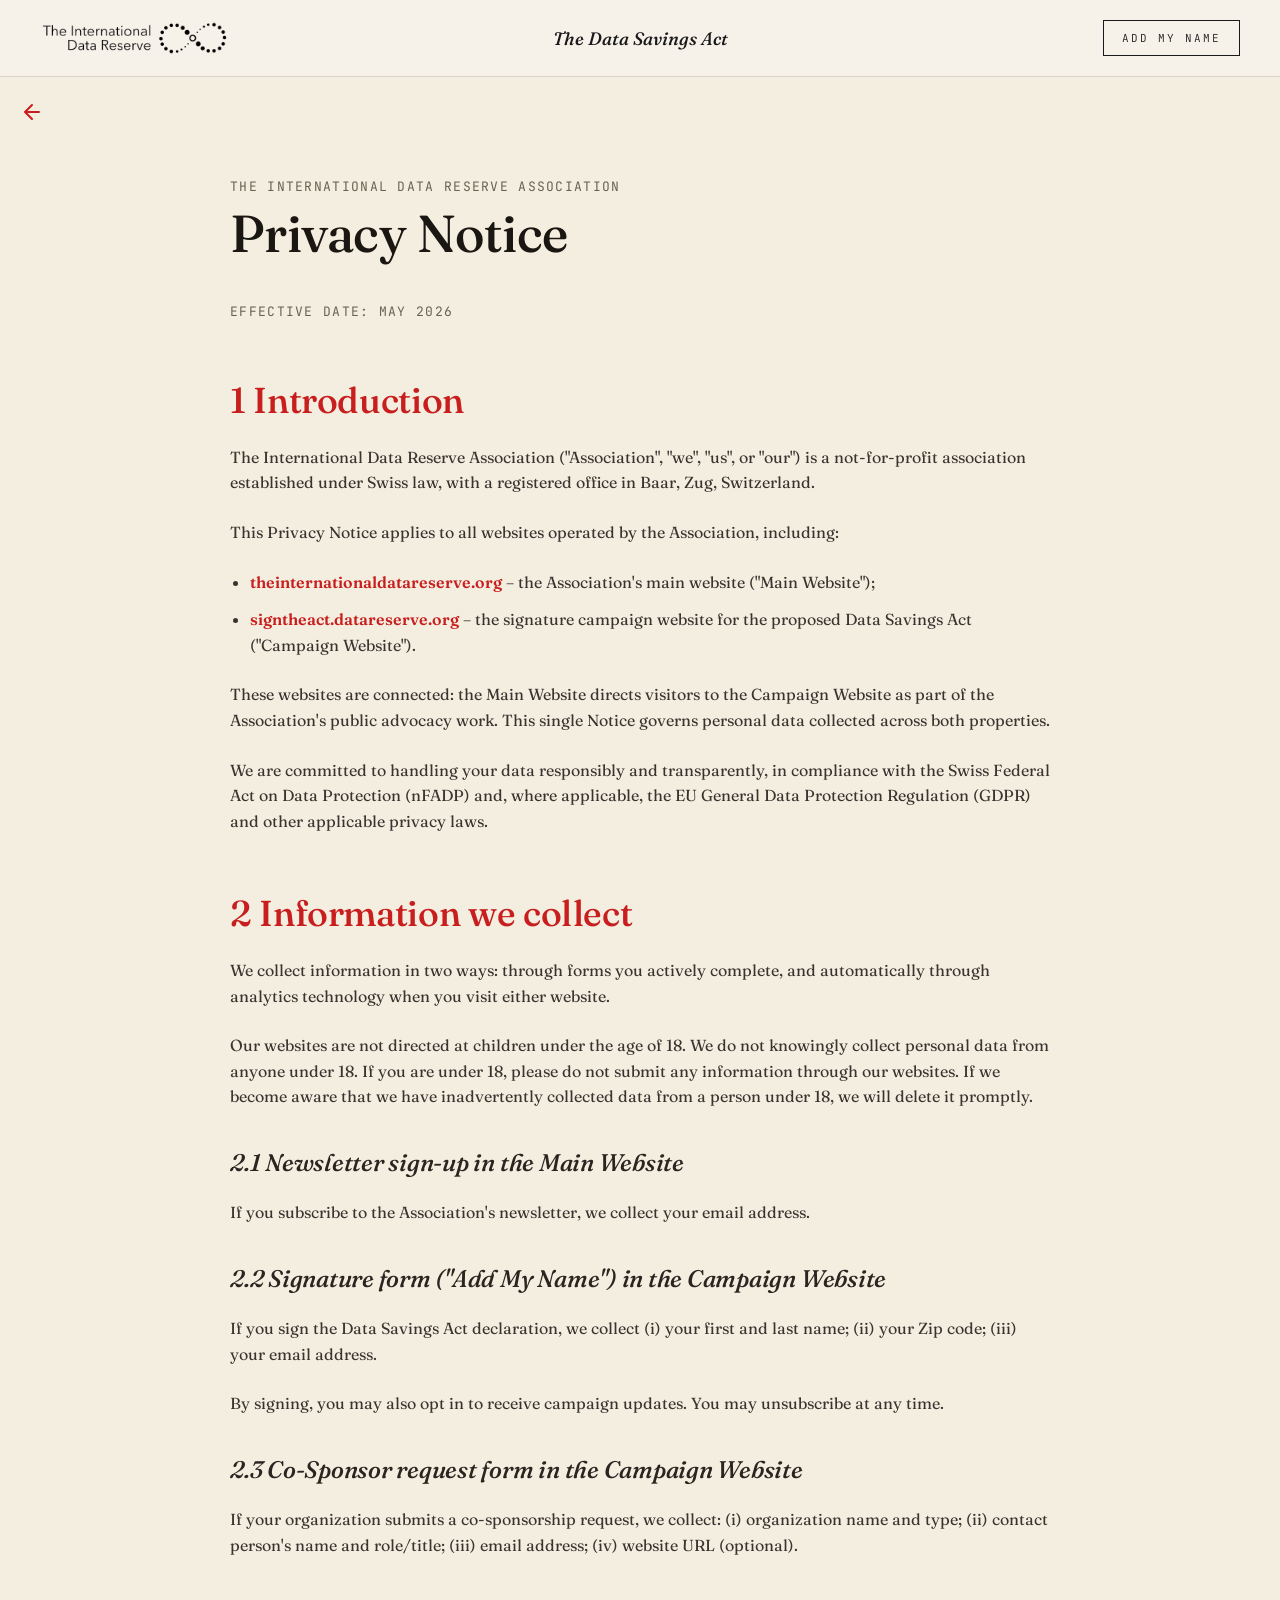
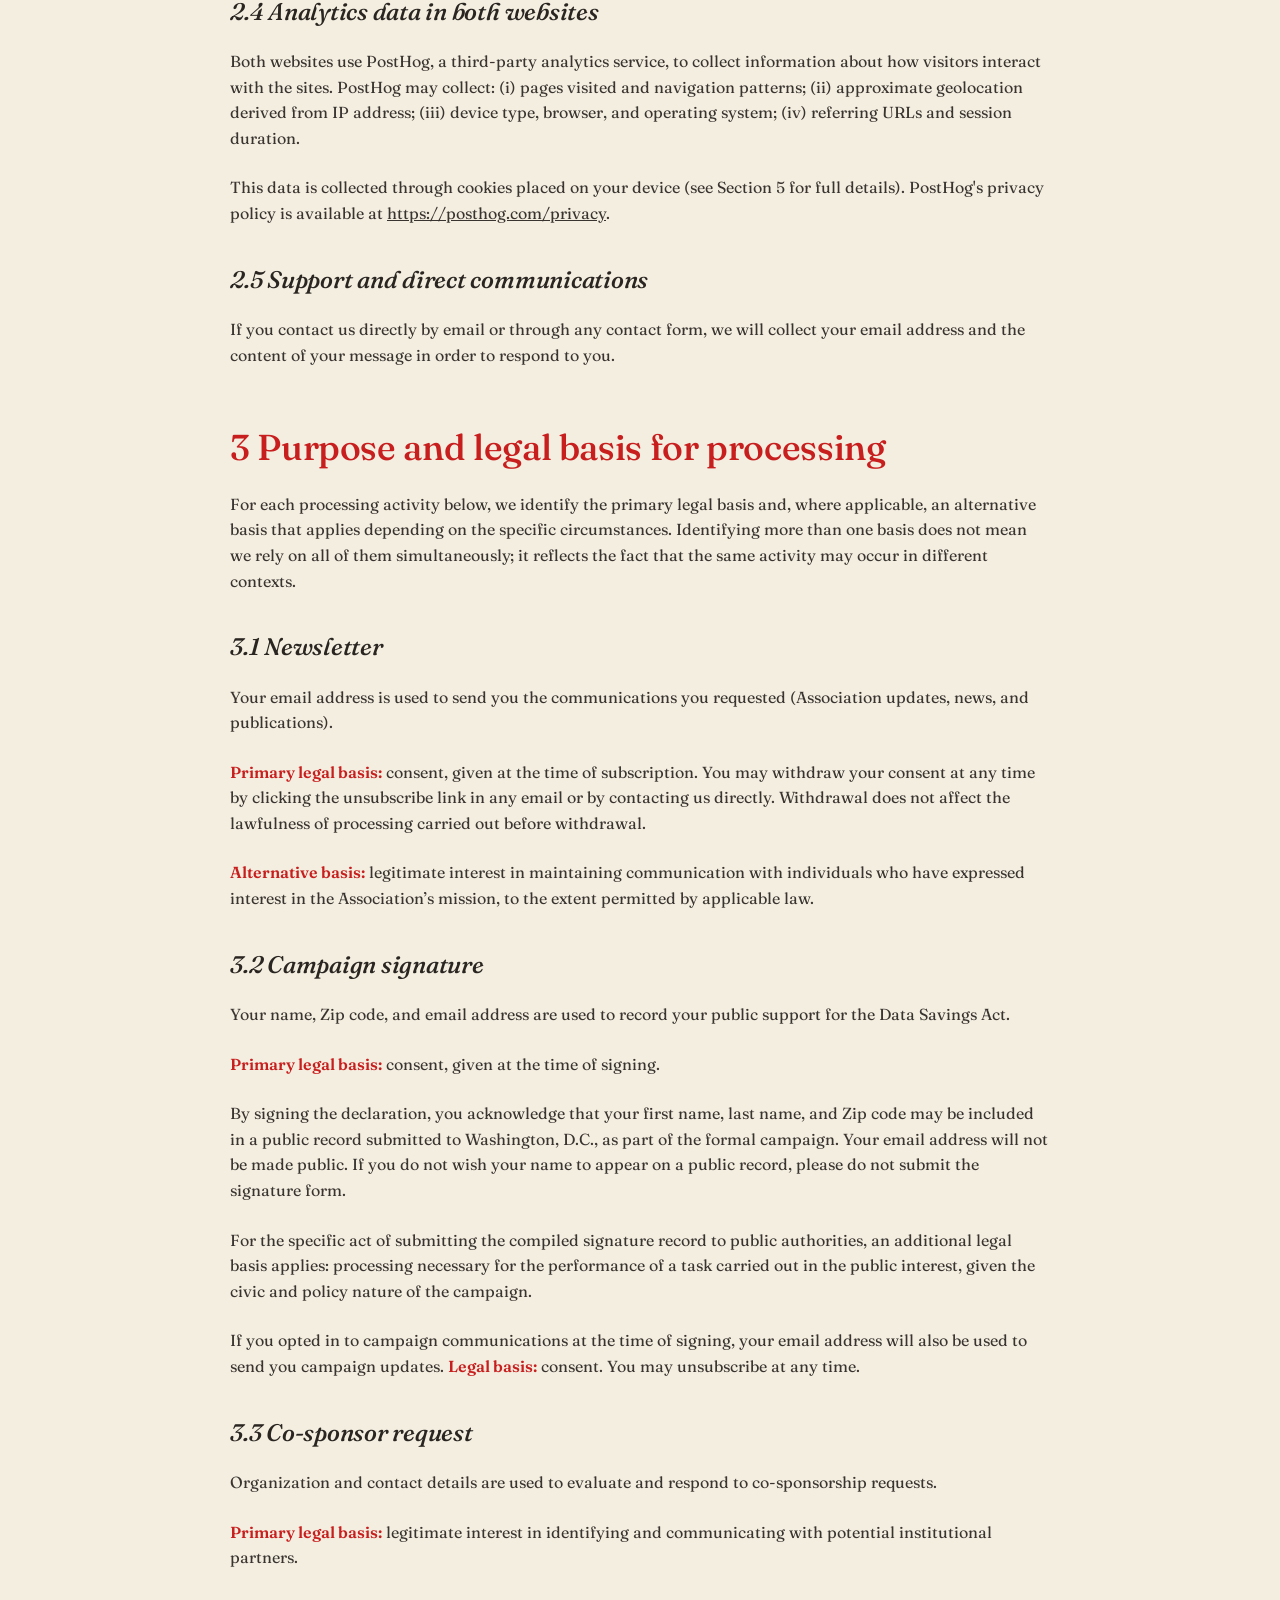
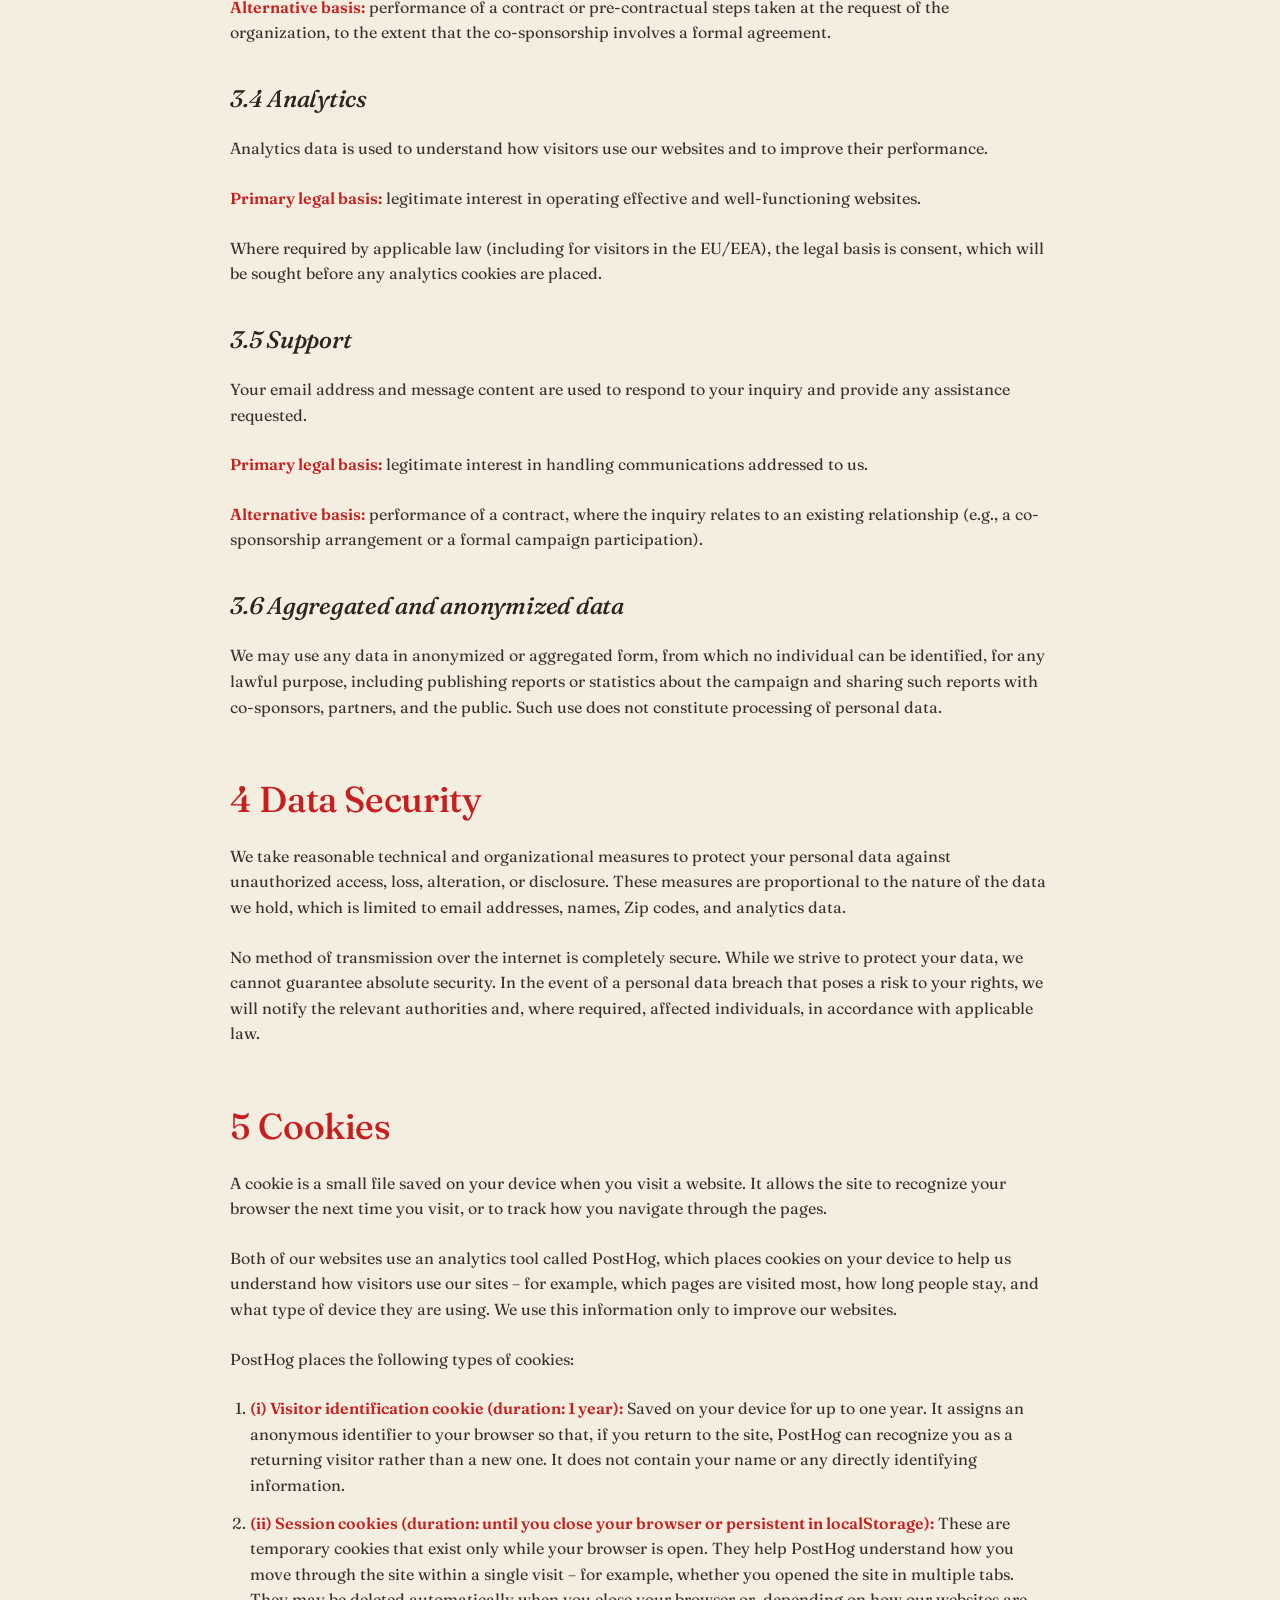
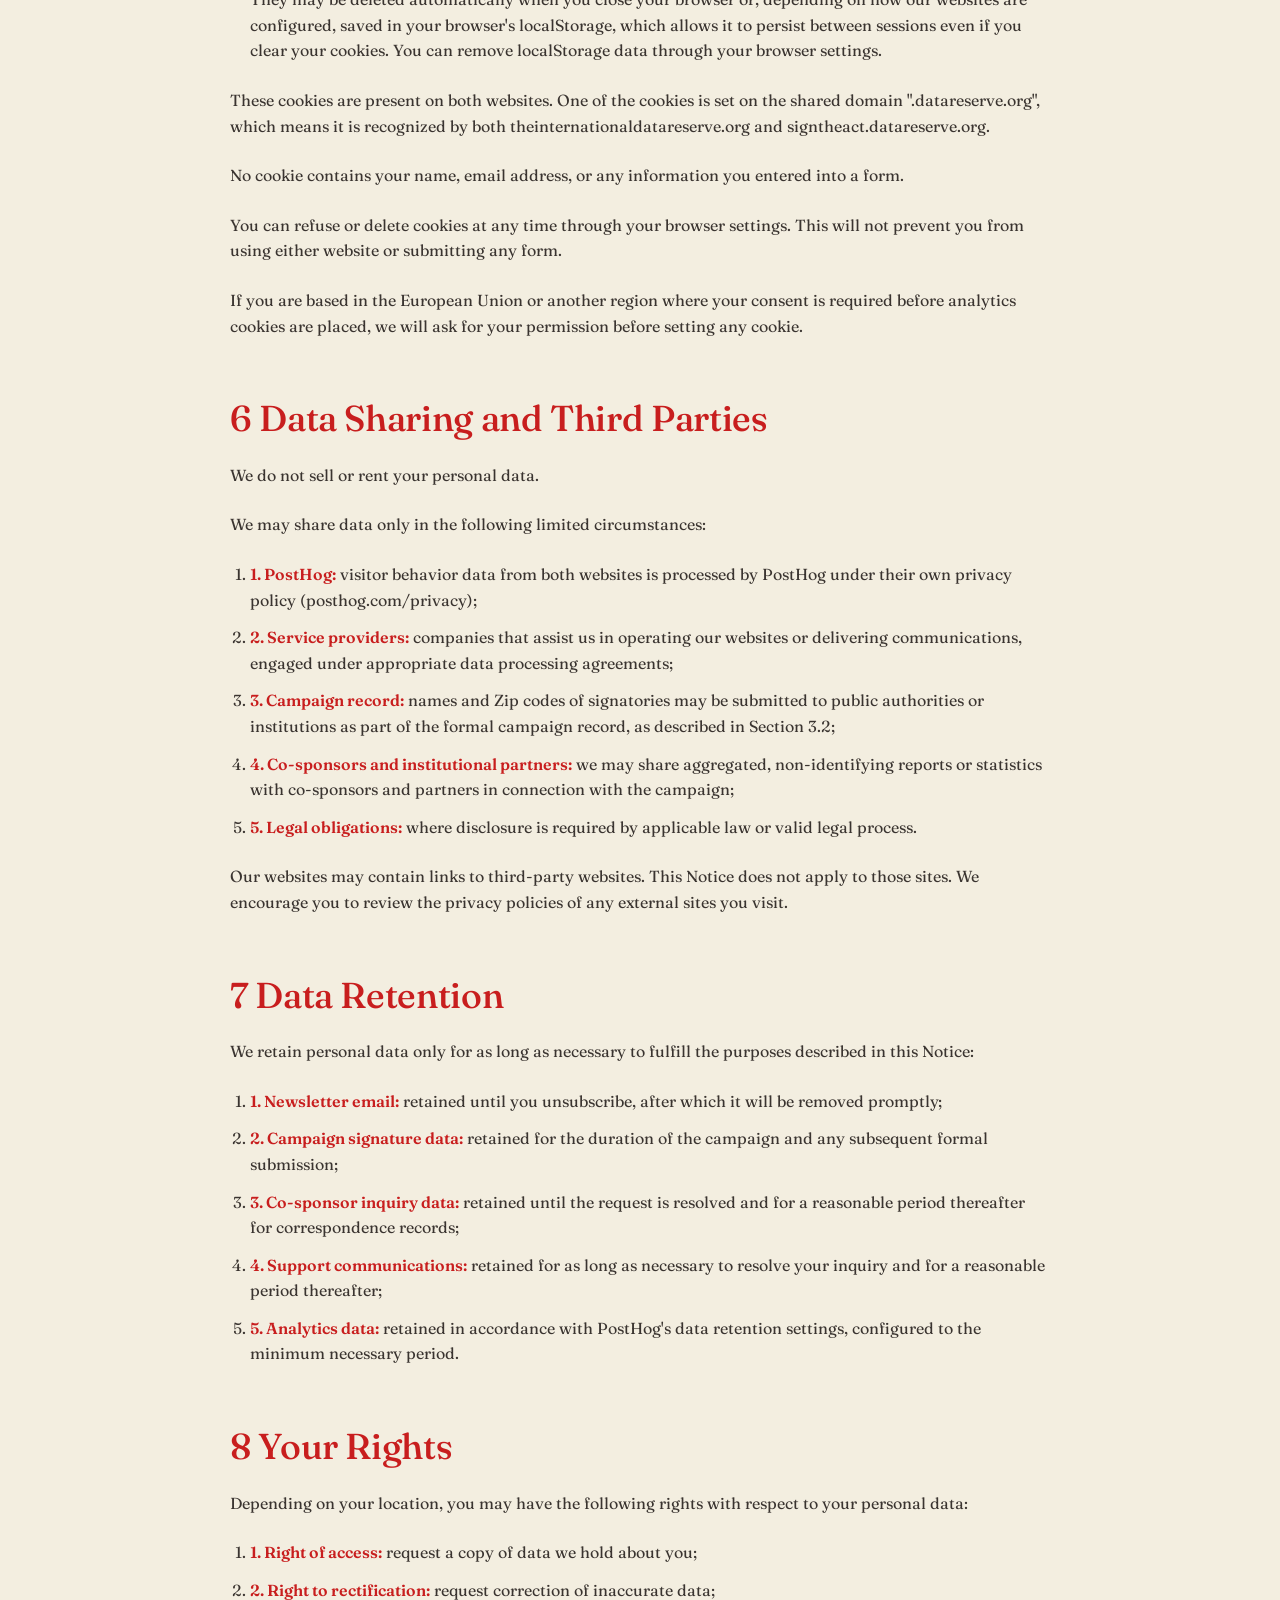
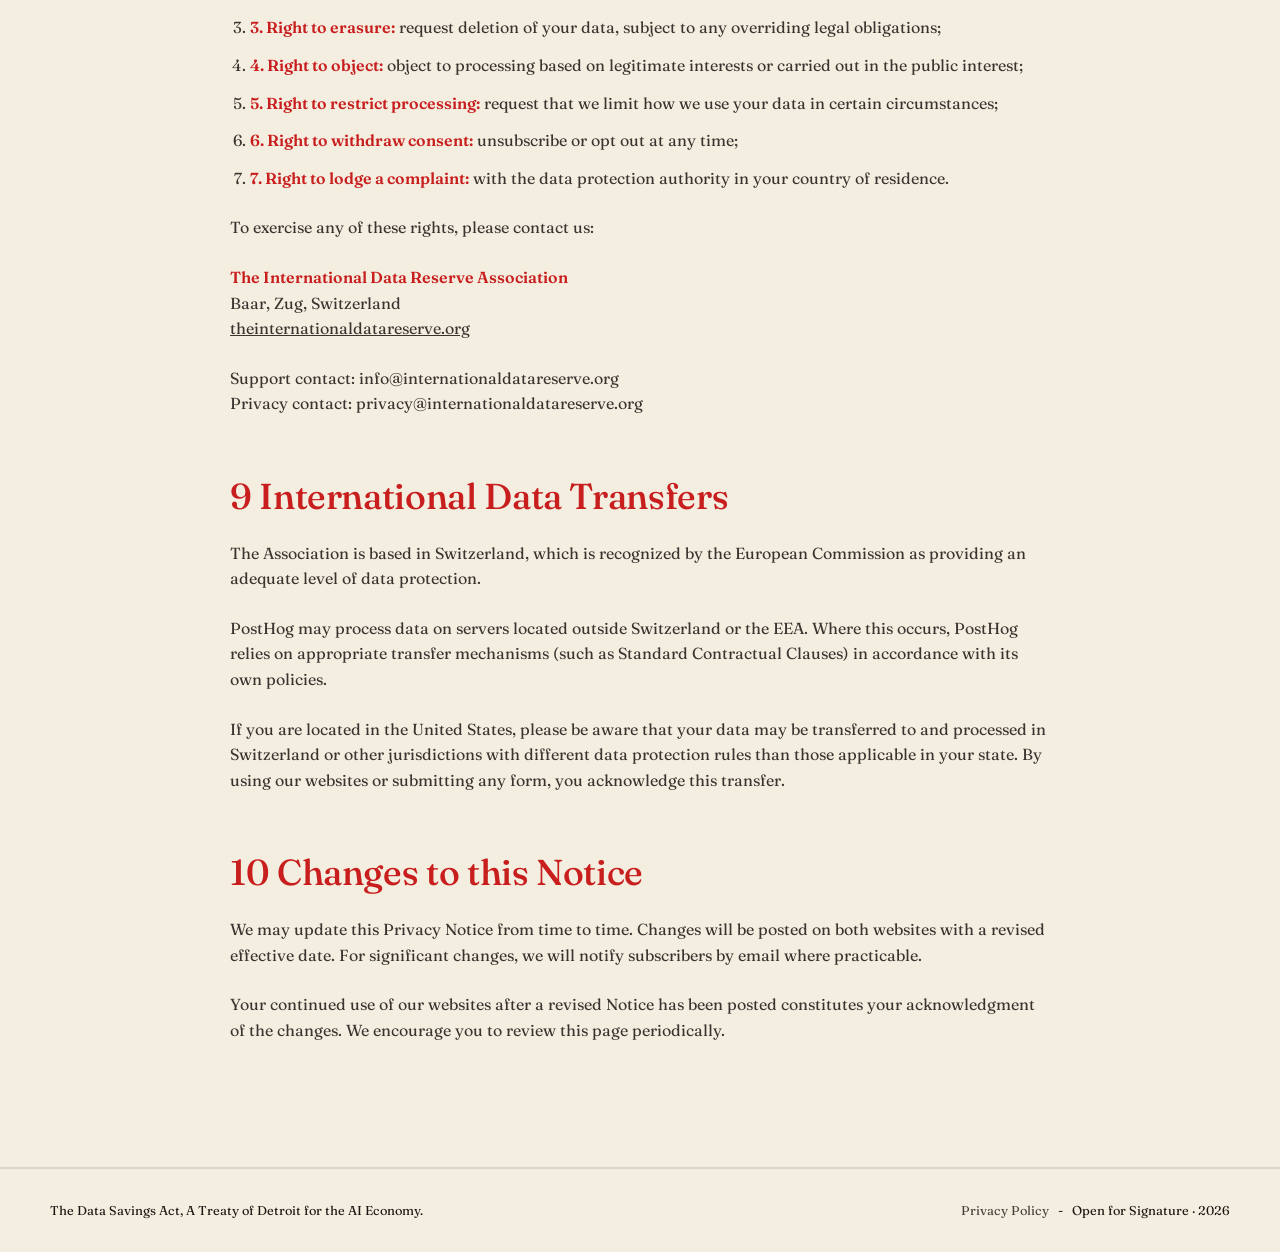
==== privacy-policy.html @ 31dc99e3 "chore: move privacy-policy to root and remove Referencia folder" ====
<!DOCTYPE html>
<html lang="en">
<head>
<meta charset="UTF-8">
<meta name="viewport" content="width=device-width, initial-scale=1.0">
<title>Privacy Notice - The Data Savings Act</title>

<!-- Cookie-Script -->
<script type="text/javascript" charset="UTF-8" src="https://cdn.cookie-script.com/s/b045dcd2c91062d4c66e180f88868025.js"></script>
<script type="text/javascript" charset="UTF-8"  data-cookiescriptreport="report" src="https://report.cookie-script.com/r/b045dcd2c91062d4c66e180f88868025.js"></script>
<script src="assets/js/cookie-customizer.js"></script>

<!-- Favicon and Icons -->
<link rel="icon" type="image/png" href="assets/icons/favicon-light.png?v=4" media="(prefers-color-scheme: light)">
<link rel="icon" type="image/png" href="assets/icons/favicon-dark.png?v=4" media="(prefers-color-scheme: dark)">
<link rel="apple-touch-icon" href="assets/icons/favicon-dark.png?v=4">
<link rel="manifest" href="assets/icons/site.webmanifest?v=4">
<meta property="og:title" content="The Data Savings Act">
<meta id="og-desc" property="og:description" content="Machines Don't Die. Own Your Data. Save Your Future.">
<meta property="og:type" content="website">
<meta id="og-url" property="og:url" content="https://signtheact.datareserve.org/privacy-policy.html">
<meta id="og-image" property="og:image" content="https://signtheact.datareserve.org/assets/img/share-option-1.jpg">
  
<meta name="twitter:card" content="summary_large_image">
<meta name="twitter:title" content="The Data Savings Act">
<meta id="twitter-desc" name="twitter:description" content="Machines Don't Die. Own Your Data. Save Your Future.">
<meta id="twitter-image" name="twitter:image" content="https://signtheact.datareserve.org/assets/img/share-option-1.jpg">

<link href="https://fonts.googleapis.com/css2?family=Fraunces:ital,opsz,wght@0,9..144,100..900;1,9..144,100..900&family=Inter:ital,opsz,wght@0,14..32,100..900;1,14..32,100..900&family=JetBrains+Mono:wght@400;500&display=swap" rel="stylesheet">
<style>
:root {
  --cream: #f3eee0;
  --cream-dark: #ebe5d3;
  --cream-darker: #ddd5bf;
  --ink: #1a1612;
  --ink-soft: #2a2520;
  --rust: #c81e1e;
  --rust-soft: #e54848;
  --line: #d4ccb5;
  --muted: #6b6253;
  --black: #14110d;
}

* { margin: 0; padding: 0; box-sizing: border-box; }
html, body { overflow-x: hidden; max-width: 100%; }
html { scroll-behavior: smooth; }

body {
  font-family: 'Inter', sans-serif;
  background: var(--cream);
  color: var(--ink);
  font-size: 16px;
  line-height: 1.5;
  font-weight: 400;
}

p, li, dd, .lead {
  font-family: 'Fraunces', serif;
  font-size: 16px;
  font-weight: 400;
  line-height: 1.6;
  margin-bottom: 24px;
  color: #3a3430;
}

ul, ol {
  margin-bottom: 24px;
  padding-left: 20px;
}

li {
  font-family: 'Fraunces', serif;
  font-size: 16px;
  margin-bottom: 12px;
}

h1, h2, h3 {
  font-family: 'Fraunces', serif;
  font-weight: 500;
  letter-spacing: -0.01em;
  line-height: 1.1;
  text-wrap: balance;
  margin-bottom: 24px;
}

h1 { font-size: 52px; margin-bottom: 40px; }
h2 { font-size: 36px; margin-top: 60px; color: var(--rust); }
h3 { font-size: 24px; margin-top: 40px; font-style: italic; color: var(--ink-soft); }

.serif-italic { font-family: 'Fraunces', serif; font-style: italic; font-weight: 500; }
.rust { color: var(--rust); }
b, strong { color: var(--rust); font-weight: 600; }

.mono {
  font-family: 'JetBrains Mono', monospace;
  font-size: 13px;
  text-transform: uppercase;
  letter-spacing: 0.1em;
  color: var(--muted);
}

/* TOPBAR */
.act-topbar {
  display: flex;
  justify-content: space-between;
  align-items: center;
  padding: 18px 40px;
  border-bottom: 1px solid #d9d3c5;
  background: #f6f2ea;
  position: relative;
}
.act-logo { display: flex; align-items: center; gap: 12px; }
.act-logo-mark { display: block; }
.act-logo-mark img { height: 40px; width: auto; display: block; }

.act-topbar-title {
  position: absolute;
  left: 50%;
  transform: translateX(-50%);
  font-family: 'Fraunces', serif;
  font-style: italic;
  font-weight: 500;
  font-size: 18px;
  color: #1a1a1a;
  letter-spacing: 0;
  white-space: nowrap;
  pointer-events: auto;
  text-decoration: none;
}
.act-topbar-title:hover { opacity: 0.7; }

.act-sign-top {
  background: transparent;
  color: #1a1a1a;
  border: 1px solid #1a1a1a;
  padding: 10px 18px;
  font-family: "JetBrains Mono", monospace;
  font-size: 11px;
  font-weight: 300;
  letter-spacing: 0.18em;
  text-transform: uppercase;
  cursor: pointer;
  transition: all 0.2s;
}
.act-sign-top:hover { background: #1a1a1a; color: #f6f2ea; }

@media (max-width: 850px) {
  .act-topbar { padding: 14px 20px; }
  .act-topbar-title { display: none; }
  .act-logo-mark img { height: 30px; }
  .act-sign-top { padding: 8px 12px; font-size: 9px; letter-spacing: 0.1em; }
}

/* NAVIGATION ARROWS */
.hero-back-link {
  position: absolute;
  left: 40px;
  top: 80px;
  color: var(--rust);
  text-decoration: none;
  display: inline-flex;
  align-items: center;
  justify-content: center;
  transition: transform 0.25s ease, color 0.25s ease;
  z-index: 100;
}
.hero-back-link:hover {
  transform: translateX(-4px);
  color: var(--rust-soft);
}

@media (min-width: 1025px) {
  .hero-back-link {
    position: fixed;
    top: 100px;
  }
}

@media (max-width: 1340px) {
  .hero-back-link {
    left: 20px;
  }
}
@media (max-width: 768px) {
  .hero-back-link {
    top: 20px;
    z-index: 10;
  }
}



.back-to-top {
  position: fixed;
  bottom: 40px;
  right: 40px;
  background: transparent;
  color: var(--rust);
  width: 44px;
  height: 44px;
  border: none;
  display: flex;
  align-items: center;
  justify-content: center;
  cursor: pointer;
  z-index: 1000;
  opacity: 0;
  visibility: hidden;
  transition: all 0.3s ease;
}
.back-to-top.visible { opacity: 1; visibility: visible; }
.back-to-top:hover { color: var(--rust-soft); transform: translateY(-4px); }

@media (max-width: 768px) { 
  .back-to-top { bottom: 24px; right: 24px; }
}

/* CONTAINER & SECTIONS */
.container { 
  max-width: 1280px; 
  margin: 0 auto;
  padding: 0 60px; 
}
section { padding: 100px 0; position: relative; }

@media (max-width: 768px) {
  .container { padding: 0 20px; }
  section { padding: 64px 0; }
  h1 { font-size: 36px; }
  h2 { font-size: 28px; }
  p, li { font-size: 16px; }
}

.reveal {
  opacity: 1;
}
.reveal.in { opacity: 1; transform: translateY(0); }

/* THE CASE SECTION (PREAMBLE) */
.act-case {
  background: #efe9dd;
  padding: 100px 60px;
  border-bottom: 1px solid #d9d3c5;
}
.act-case-inner {
  max-width: 780px;
  margin: 0 auto;
}
.act-section-label {
  font-family: 'JetBrains Mono', monospace;
  font-size: 10px;
  letter-spacing: 0.22em;
  text-transform: uppercase;
  color: #8e7a4c;
  margin-bottom: 12px;
  display: block;
}
.act-section-h {
  font-family: 'Fraunces', serif;
  font-weight: 400;
  font-size: 42px;
  line-height: 1.08;
  letter-spacing: -0.02em;
  color: #1a1a1a;
  margin-bottom: 32px;
}
.act-section-h em { font-style: italic; color: #b8231c; }
.act-case p {
  font-family: 'Fraunces', serif;
  font-size: 19px;
  line-height: 1.65;
  color: #2a2420;
  margin-bottom: 18px;
}

/* POLICY CONTENT AREA */
.policy-content {
  max-width: 820px;
  margin: 0 auto;
}

/* ===================== FOOTER ===================== */
footer {
  padding: 32px 0;
  background: var(--cream);
  border-top: 2px solid rgba(0,0,0,0.1);
  color: var(--ink);
}

footer .container {
  display: flex;
  justify-content: space-between;
  align-items: center;
  max-width: 100%;
  margin: 0;
  padding: 0 50px;
}

footer .container > div,
footer .left {
  font-family: 'Fraunces', serif;
  font-size: 0.80rem;
  line-height: 1.5;
  color: var(--ink);
}

footer .container > div:last-child {
  white-space: nowrap;
  flex-shrink: 0;
}

@media (max-width: 520px) {
  footer .container {
    flex-direction: column;
    gap: 15px;
    text-align: center;
    padding: 0 50px;
  }
}
</style>

<script>
    !function(t,e){var o,n,p,r;e.__SV||(window.posthog && window.posthog.__loaded)||(window.posthog=e,e._i=[],e.init=function(i,s,a){function g(t,e){var o=e.split(".");2==o.length&&(t=t[o[0]],e=o[1]),t[e]=function(){t.push([e].concat(Array.prototype.slice.call(arguments,0)))}}(p=t.createElement("script")).type="text/javascript",p.crossOrigin="anonymous",p.async=!0,p.src=s.api_host.replace(".i.posthog.com","-assets.i.posthog.com")+"/static/array.js",(r=t.getElementsByTagName("script")[0]).parentNode.insertBefore(p,r);var u=e;for(void 0!==a?u=e[a]=[]:a="posthog",u.people=u.people||[],u.toString=function(t){var e="posthog";return"posthog"!==a&&(e+="."+a),t||(e+=" (stub)"),e},u.people.toString=function(){return u.toString(1)+".people (stub)"},o="init hi Sr Er ui yr wr capture Ti calculateEventProperties Pr register register_once register_for_session unregister unregister_for_session Cr getFeatureFlag getFeatureFlagPayload isFeatureEnabled reloadFeatureFlags updateEarlyAccessFeatureEnrollment getEarlyAccessFeatures on onFeatureFlags onSurveysLoaded onSessionId getSurveys getActiveMatchingSurveys renderSurvey displaySurvey canRenderSurvey canRenderSurveyAsync identify setPersonProperties group resetGroups setPersonPropertiesForFlags resetPersonPropertiesForFlags setGroupPropertiesForFlags resetGroupPropertiesForFlags reset get_distinct_id getGroups get_session_id get_session_replay_url alias set_config startSessionRecording stopSessionRecording sessionRecordingStarted captureException loadToolbar get_property getSessionProperty Rr kr createPersonProfile Tr Or opt_in_capturing opt_out_capturing has_opted_in_capturing has_opted_out_capturing get_explicit_consent_status is_capturing clear_opt_in_out_capturing $r debug L Ir getPageViewId captureTraceFeedback captureTraceMetric".split(" "),n=0;n<o.length;n++)g(u,o[n]);e._i.push([i,s,a])},e.__SV=1)}(document,window.posthog||[]);
    posthog.init('phc_z4E1BxQ6LzxNIQmBdZjzUSLFQXd50prpU2Ln9KJRdy2', {
        api_host: 'https://ph.drumwave.com.br',
        ui_host: 'https://us.i.posthog.com',
        defaults: '2025-05-24',
        person_profiles: 'always',
    })
</script>
</head>
<body>

<div class="act-topbar">
  <div class="act-logo">
    <a href="index.html" class="act-logo-mark">
      <img src="assets/img/logo-idr.png" alt="International Data Reserve">
    </a>
  </div>
  <a href="index.html" class="act-topbar-title">The Data Savings Act</a>
  <button class="act-sign-top" onclick="openSignModal()">Add My Name</button>
</div>




<!-- FORMAL PRIVACY NOTICE SECTION -->
<section id="policy">
  <a href="index.html" class="hero-back-link" aria-label="Return to Data Savings Act">
    <svg viewBox="0 0 24 24" fill="none" stroke="currentColor" stroke-width="2" width="24" height="24">
      <path d="M19 12H5M12 19l-7-7 7-7" stroke-linecap="round" stroke-linejoin="round"/>
    </svg>
  </a>
  <div class="container">
    <div class="policy-content">
      <div class="mono" style="margin-bottom: 8px;">The International Data Reserve Association</div>
      <h1>Privacy Notice</h1>
      <div class="mono" style="margin-bottom: 60px;">Effective Date: May 2026</div>

      <h2>1 Introduction</h2>
      <p>The International Data Reserve Association ("Association", "we", "us", or "our") is a not-for-profit association established under Swiss law, with a registered office in Baar, Zug, Switzerland.</p>
      <p>This Privacy Notice applies to all websites operated by the Association, including:</p>
      <ul>
        <li><strong>theinternationaldatareserve.org</strong> – the Association's main website ("Main Website");</li>
        <li><strong>signtheact.datareserve.org</strong> – the signature campaign website for the proposed Data Savings Act ("Campaign Website").</li>
      </ul>
      <p>These websites are connected: the Main Website directs visitors to the Campaign Website as part of the Association's public advocacy work. This single Notice governs personal data collected across both properties.</p>
      <p>We are committed to handling your data responsibly and transparently, in compliance with the Swiss Federal Act on Data Protection (nFADP) and, where applicable, the EU General Data Protection Regulation (GDPR) and other applicable privacy laws.</p>

      <h2>2 Information we collect</h2>
      <p>We collect information in two ways: through forms you actively complete, and automatically through analytics technology when you visit either website.</p>
      <p>Our websites are not directed at children under the age of 18. We do not knowingly collect personal data from anyone under 18. If you are under 18, please do not submit any information through our websites. If we become aware that we have inadvertently collected data from a person under 18, we will delete it promptly.</p>

      <h3>2.1 Newsletter sign-up in the Main Website</h3>
      <p>If you subscribe to the Association's newsletter, we collect your email address.</p>

      <h3>2.2 Signature form ("Add My Name") in the Campaign Website</h3>
      <p>If you sign the Data Savings Act declaration, we collect (i) your first and last name; (ii) your Zip code; (iii) your email address.</p>
      <p>By signing, you may also opt in to receive campaign updates. You may unsubscribe at any time.</p>

      <h3>2.3 Co-Sponsor request form in the Campaign Website</h3>
      <p>If your organization submits a co-sponsorship request, we collect: (i) organization name and type; (ii) contact person's name and role/title; (iii) email address; (iv) website URL (optional).</p>

      <h3>2.4 Analytics data in both websites</h3>
      <p>Both websites use PostHog, a third-party analytics service, to collect information about how visitors interact with the sites. PostHog may collect: (i) pages visited and navigation patterns; (ii) approximate geolocation derived from IP address; (iii) device type, browser, and operating system; (iv) referring URLs and session duration.</p>
      <p>This data is collected through cookies placed on your device (see Section 5 for full details). PostHog's privacy policy is available at <a href="https://posthog.com/privacy" target="_blank" style="color: inherit;">https://posthog.com/privacy</a>.</p>

      <h3>2.5 Support and direct communications</h3>
      <p>If you contact us directly by email or through any contact form, we will collect your email address and the content of your message in order to respond to you.</p>

      <h2>3 Purpose and legal basis for processing</h2>
      <p>For each processing activity below, we identify the primary legal basis and, where applicable, an alternative basis that applies depending on the specific circumstances. Identifying more than one basis does not mean we rely on all of them simultaneously; it reflects the fact that the same activity may occur in different contexts.</p>

      <h3>3.1 Newsletter</h3>
      <p>Your email address is used to send you the communications you requested (Association updates, news, and publications).</p>
      <p><strong>Primary legal basis:</strong> consent, given at the time of subscription. You may withdraw your consent at any time by clicking the unsubscribe link in any email or by contacting us directly. Withdrawal does not affect the lawfulness of processing carried out before withdrawal.</p>
      <p><strong>Alternative basis:</strong> legitimate interest in maintaining communication with individuals who have expressed interest in the Association’s mission, to the extent permitted by applicable law.</p>

      <h3>3.2 Campaign signature</h3>
      <p>Your name, Zip code, and email address are used to record your public support for the Data Savings Act.</p>
      <p><strong>Primary legal basis:</strong> consent, given at the time of signing.</p>
      <p>By signing the declaration, you acknowledge that your first name, last name, and Zip code may be included in a public record submitted to Washington, D.C., as part of the formal campaign. Your email address will not be made public. If you do not wish your name to appear on a public record, please do not submit the signature form.</p>
      <p>For the specific act of submitting the compiled signature record to public authorities, an additional legal basis applies: processing necessary for the performance of a task carried out in the public interest, given the civic and policy nature of the campaign.</p>
      <p>If you opted in to campaign communications at the time of signing, your email address will also be used to send you campaign updates. <strong>Legal basis:</strong> consent. You may unsubscribe at any time.</p>

      <h3>3.3 Co-sponsor request</h3>
      <p>Organization and contact details are used to evaluate and respond to co-sponsorship requests.</p>
      <p><strong>Primary legal basis:</strong> legitimate interest in identifying and communicating with potential institutional partners.</p>
      <p><strong>Alternative basis:</strong> performance of a contract or pre-contractual steps taken at the request of the organization, to the extent that the co-sponsorship involves a formal agreement.</p>

      <h3>3.4 Analytics</h3>
      <p>Analytics data is used to understand how visitors use our websites and to improve their performance.</p>
      <p><strong>Primary legal basis:</strong> legitimate interest in operating effective and well-functioning websites.</p>
      <p>Where required by applicable law (including for visitors in the EU/EEA), the legal basis is consent, which will be sought before any analytics cookies are placed.</p>

      <h3>3.5 Support</h3>
      <p>Your email address and message content are used to respond to your inquiry and provide any assistance requested.</p>
      <p><strong>Primary legal basis:</strong> legitimate interest in handling communications addressed to us.</p>
      <p><strong>Alternative basis:</strong> performance of a contract, where the inquiry relates to an existing relationship (e.g., a co-sponsorship arrangement or a formal campaign participation).</p>

      <h3>3.6 Aggregated and anonymized data</h3>
      <p>We may use any data in anonymized or aggregated form, from which no individual can be identified, for any lawful purpose, including publishing reports or statistics about the campaign and sharing such reports with co-sponsors, partners, and the public. Such use does not constitute processing of personal data.</p>

      <h2>4 Data Security</h2>
      <p>We take reasonable technical and organizational measures to protect your personal data against unauthorized access, loss, alteration, or disclosure. These measures are proportional to the nature of the data we hold, which is limited to email addresses, names, Zip codes, and analytics data.</p>
      <p>No method of transmission over the internet is completely secure. While we strive to protect your data, we cannot guarantee absolute security. In the event of a personal data breach that poses a risk to your rights, we will notify the relevant authorities and, where required, affected individuals, in accordance with applicable law.</p>

      <h2>5 Cookies</h2>
      <p>A cookie is a small file saved on your device when you visit a website. It allows the site to recognize your browser the next time you visit, or to track how you navigate through the pages.</p>
      <p>Both of our websites use an analytics tool called PostHog, which places cookies on your device to help us understand how visitors use our sites – for example, which pages are visited most, how long people stay, and what type of device they are using. We use this information only to improve our websites.</p>
      <p>PostHog places the following types of cookies:</p>
      <ol>
        <li><strong>(i) Visitor identification cookie (duration: 1 year):</strong> Saved on your device for up to one year. It assigns an anonymous identifier to your browser so that, if you return to the site, PostHog can recognize you as a returning visitor rather than a new one. It does not contain your name or any directly identifying information.</li>
        <li><strong>(ii) Session cookies (duration: until you close your browser or persistent in localStorage):</strong> These are temporary cookies that exist only while your browser is open. They help PostHog understand how you move through the site within a single visit – for example, whether you opened the site in multiple tabs. They may be deleted automatically when you close your browser or, depending on how our websites are configured, saved in your browser's localStorage, which allows it to persist between sessions even if you clear your cookies. You can remove localStorage data through your browser settings.</li>
      </ol>
      <p>These cookies are present on both websites. One of the cookies is set on the shared domain ".datareserve.org", which means it is recognized by both theinternationaldatareserve.org and signtheact.datareserve.org.</p>
      <p>No cookie contains your name, email address, or any information you entered into a form. </p>
      <p>You can refuse or delete cookies at any time through your browser settings. This will not prevent you from using either website or submitting any form.</p>
      <p>If you are based in the European Union or another region where your consent is required before analytics cookies are placed, we will ask for your permission before setting any cookie.</p>

      <h2>6 Data Sharing and Third Parties</h2>
      <p>We do not sell or rent your personal data.</p>
      <p>We may share data only in the following limited circumstances:</p>
      <ol>
        <li><strong>1. PostHog:</strong> visitor behavior data from both websites is processed by PostHog under their own privacy policy (posthog.com/privacy);</li>
        <li><strong>2. Service providers:</strong> companies that assist us in operating our websites or delivering communications, engaged under appropriate data processing agreements;</li>
        <li><strong>3. Campaign record:</strong> names and Zip codes of signatories may be submitted to public authorities or institutions as part of the formal campaign record, as described in Section 3.2;</li>
        <li><strong>4. Co-sponsors and institutional partners:</strong> we may share aggregated, non-identifying reports or statistics with co-sponsors and partners in connection with the campaign;</li>
        <li><strong>5. Legal obligations:</strong> where disclosure is required by applicable law or valid legal process.</li>
      </ol>
      <p>Our websites may contain links to third-party websites. This Notice does not apply to those sites. We encourage you to review the privacy policies of any external sites you visit.</p>

      <h2>7 Data Retention</h2>
      <p>We retain personal data only for as long as necessary to fulfill the purposes described in this Notice:</p>
      <ol>
        <li><strong>1. Newsletter email:</strong> retained until you unsubscribe, after which it will be removed promptly;</li>
        <li><strong>2. Campaign signature data:</strong> retained for the duration of the campaign and any subsequent formal submission;</li>
        <li><strong>3. Co-sponsor inquiry data:</strong> retained until the request is resolved and for a reasonable period thereafter for correspondence records;</li>
        <li><strong>4. Support communications:</strong> retained for as long as necessary to resolve your inquiry and for a reasonable period thereafter;</li>
        <li><strong>5. Analytics data:</strong> retained in accordance with PostHog's data retention settings, configured to the minimum necessary period.</li>
      </ol>

      <h2>8 Your Rights</h2>
      <p>Depending on your location, you may have the following rights with respect to your personal data:</p>
      <ol>
        <li><strong>1. Right of access:</strong> request a copy of data we hold about you;</li>
        <li><strong>2. Right to rectification:</strong> request correction of inaccurate data;</li>
        <li><strong>3. Right to erasure:</strong> request deletion of your data, subject to any overriding legal obligations;</li>
        <li><strong>4. Right to object:</strong> object to processing based on legitimate interests or carried out in the public interest;</li>
        <li><strong>5. Right to restrict processing:</strong> request that we limit how we use your data in certain circumstances;</li>
        <li><strong>6. Right to withdraw consent:</strong> unsubscribe or opt out at any time;</li>
        <li><strong>7. Right to lodge a complaint:</strong> with the data protection authority in your country of residence.</li>
      </ol>
      <p>To exercise any of these rights, please contact us:</p>
      <p><strong>The International Data Reserve Association</strong><br>
      Baar, Zug, Switzerland<br>
      <a href="http://theinternationaldatareserve.org" target="_blank" style="color: inherit;">theinternationaldatareserve.org</a></p>
      <p>Support contact: info@internationaldatareserve.org<br>
      Privacy contact: privacy@internationaldatareserve.org</p>

      <h2>9 International Data Transfers</h2>
      <p>The Association is based in Switzerland, which is recognized by the European Commission as providing an adequate level of data protection.</p>
      <p>PostHog may process data on servers located outside Switzerland or the EEA. Where this occurs, PostHog relies on appropriate transfer mechanisms (such as Standard Contractual Clauses) in accordance with its own policies.</p>
      <p>If you are located in the United States, please be aware that your data may be transferred to and processed in Switzerland or other jurisdictions with different data protection rules than those applicable in your state. By using our websites or submitting any form, you acknowledge this transfer.</p>

      <h2>10 Changes to this Notice</h2>
      <p>We may update this Privacy Notice from time to time. Changes will be posted on both websites with a revised effective date. For significant changes, we will notify subscribers by email where practicable.</p>
      <p>Your continued use of our websites after a revised Notice has been posted constitutes your acknowledgment of the changes. We encourage you to review this page periodically.</p>
    </div>
  </div>
</section>

<footer>
  <div class="container">
    <div class="left"><a href="index.html" style="text-decoration: none; color: inherit;">The Data Savings Act</a>, A Treaty of Detroit for the AI Economy.</div>
    <div style="font-family: 'Fraunces', serif; font-size: 0.8rem;">
      <a href="privacy-policy.html" style="text-decoration: none; color: inherit; opacity: 0.8;">Privacy Policy</a> &nbsp;&nbsp;-&nbsp;&nbsp; Open for Signature · 2026
    </div>
  </div>
</footer>

<button id="backToTop" class="back-to-top" aria-label="Back to top">
  <svg viewBox="0 0 24 24" fill="none" stroke="currentColor" stroke-width="2" width="24" height="24">
    <path d="M12 19V5M5 12l7-7 7 7" stroke-linecap="round" stroke-linejoin="round"/>
  </svg>
</button>

<script>
const revealEls = document.querySelectorAll('.reveal');
const revealObserver = new IntersectionObserver((entries) => {
  entries.forEach(entry => {
    if (entry.isIntersecting) {
      entry.target.classList.add('in');
      revealObserver.unobserve(entry.target);
    }
  });
}, { threshold: 0.1 });
revealEls.forEach(el => revealObserver.observe(el));

const backToTopBtn = document.getElementById('backToTop');
window.addEventListener('scroll', () => {
  if (window.scrollY > 300) { backToTopBtn.classList.add('visible'); }
  else { backToTopBtn.classList.remove('visible'); }
});
backToTopBtn.addEventListener('click', () => {
  window.scrollTo({ top: 0, behavior: 'smooth' });
});

function openSignModal() {
  window.location.href = 'index.html#declaration';
}
</script>

</body>
</html>
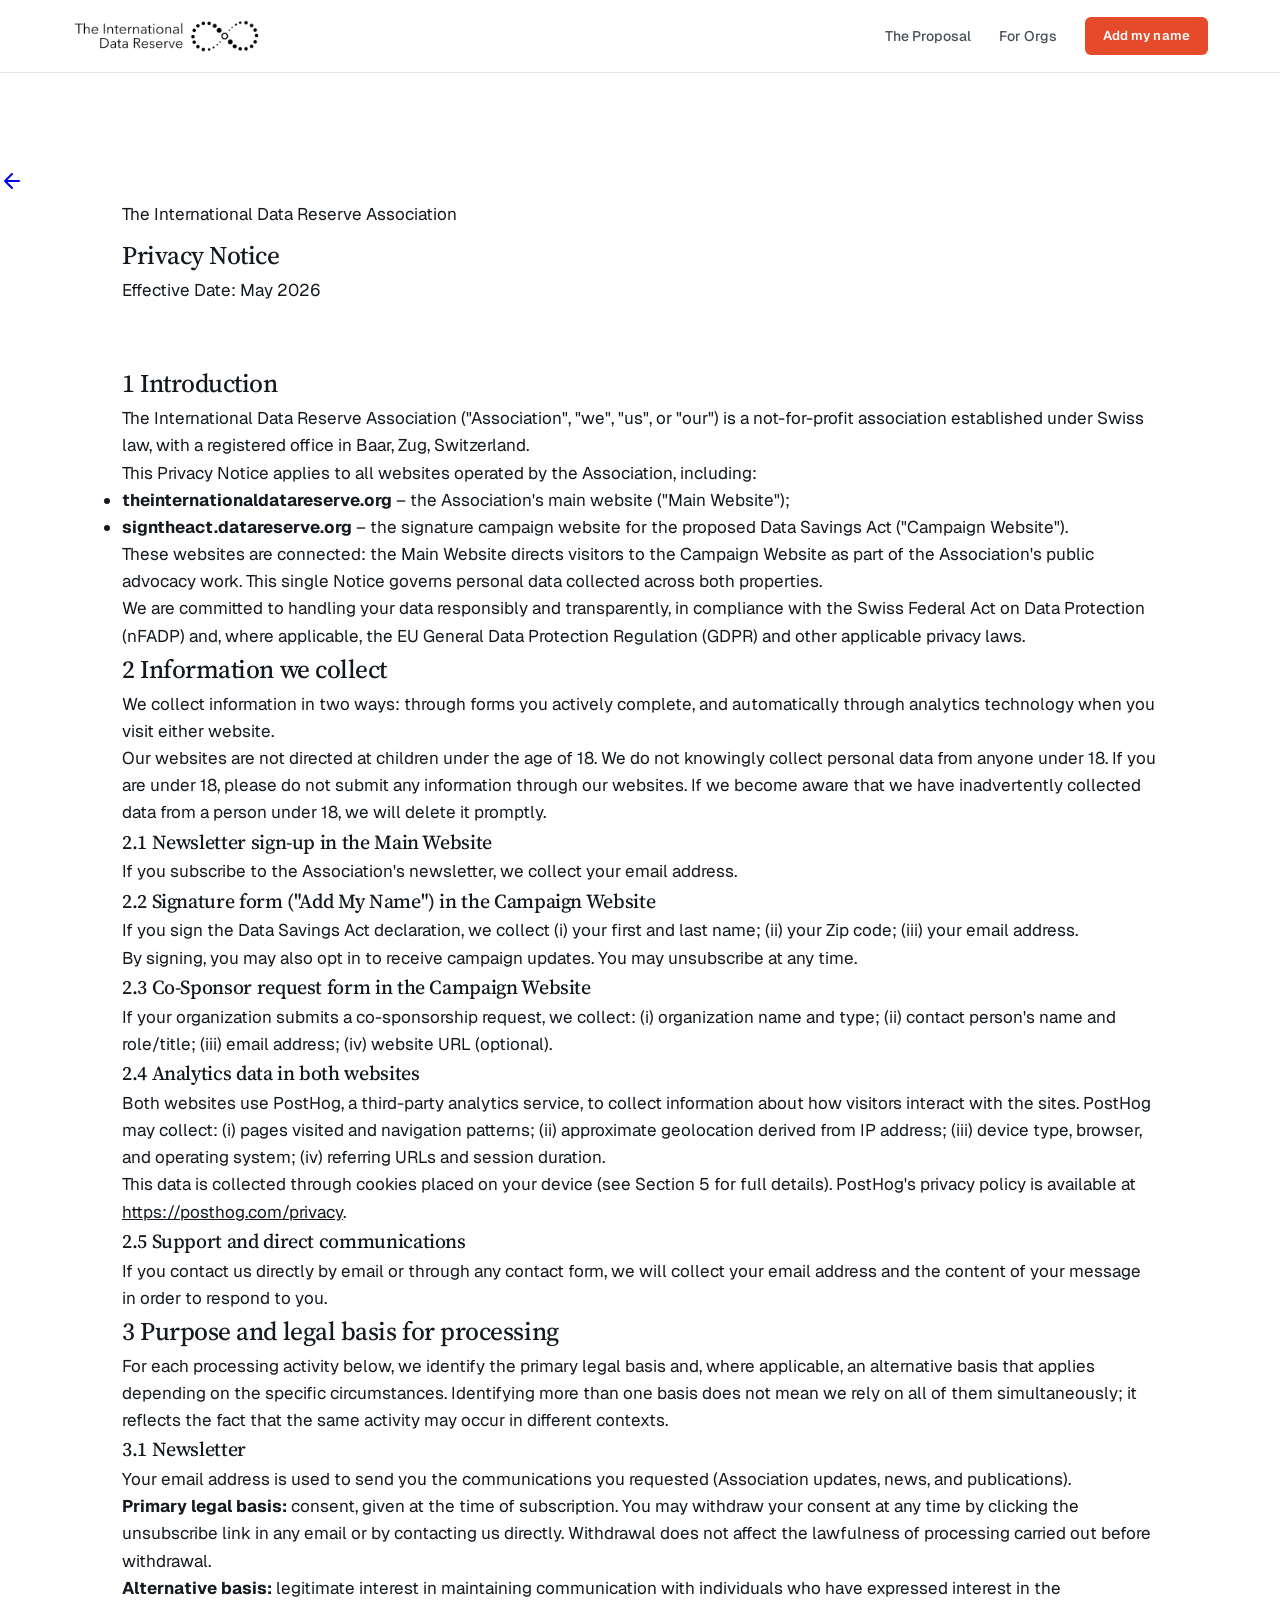
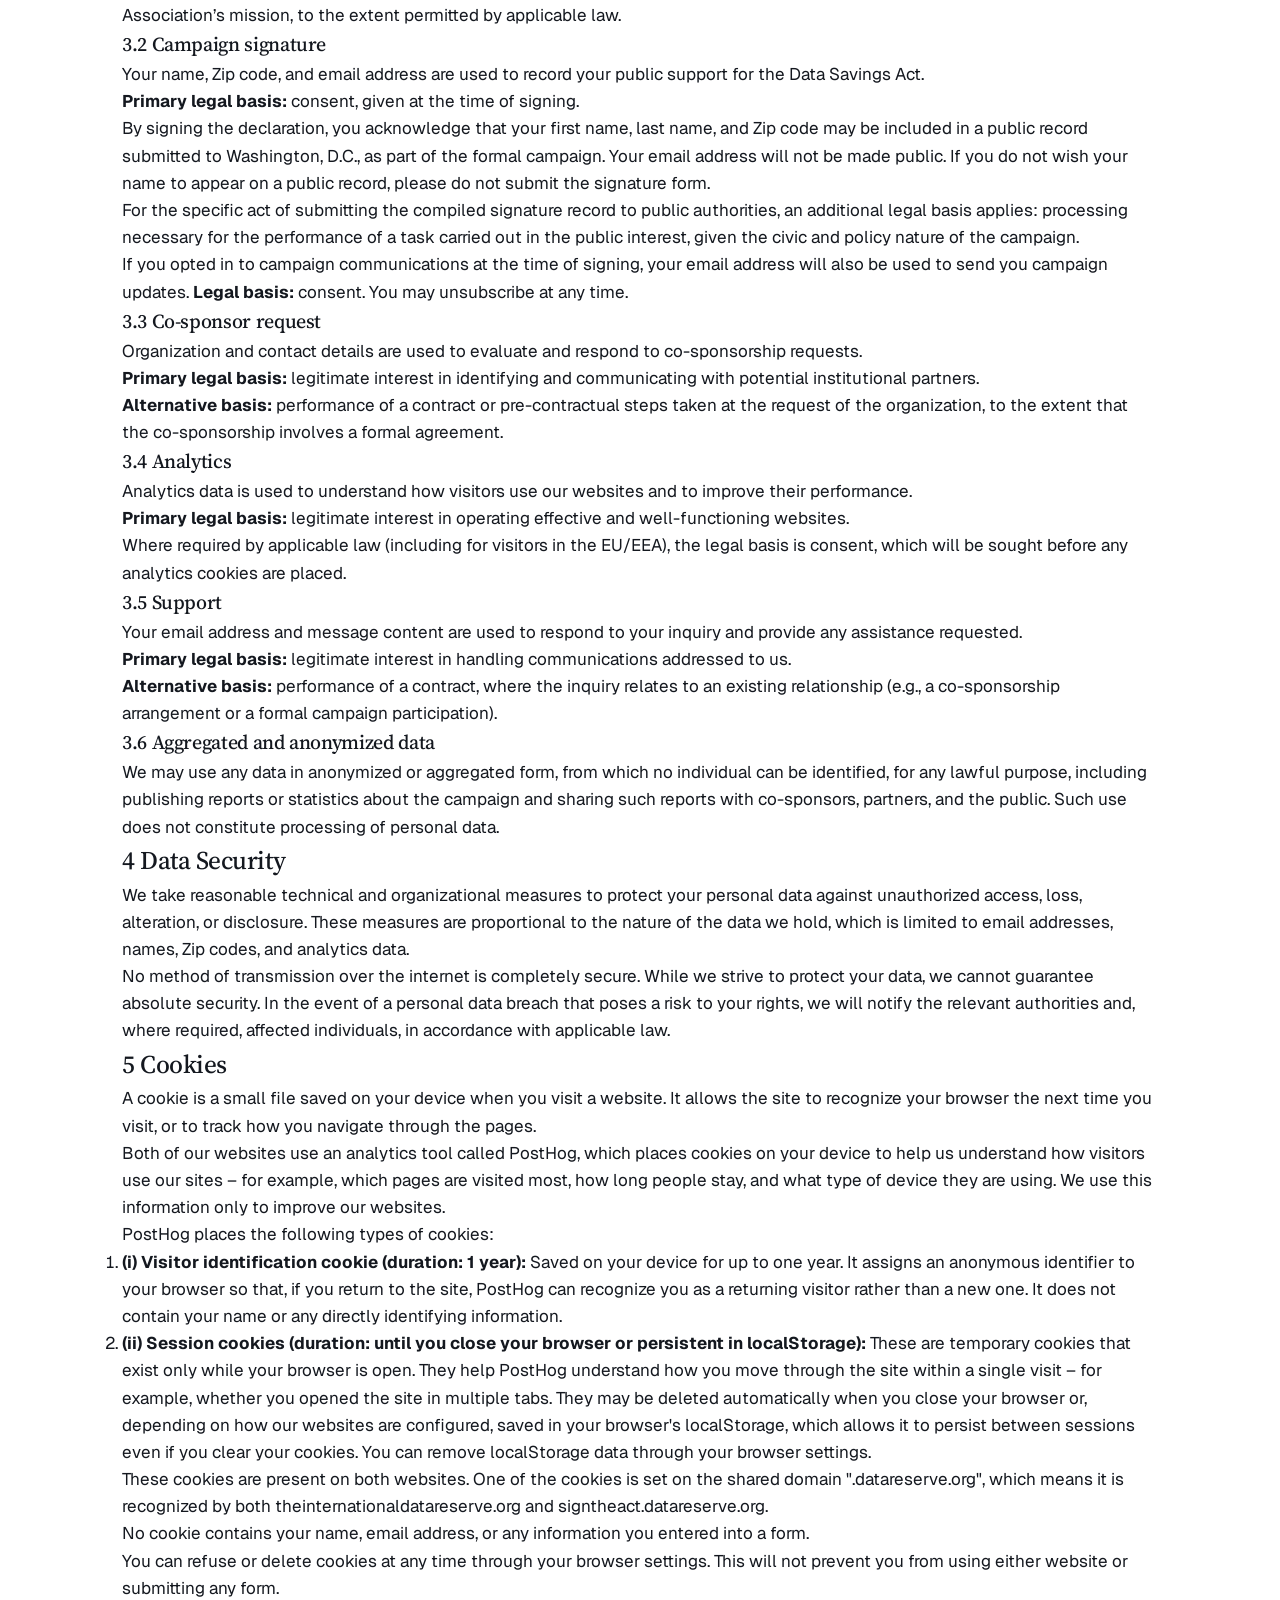
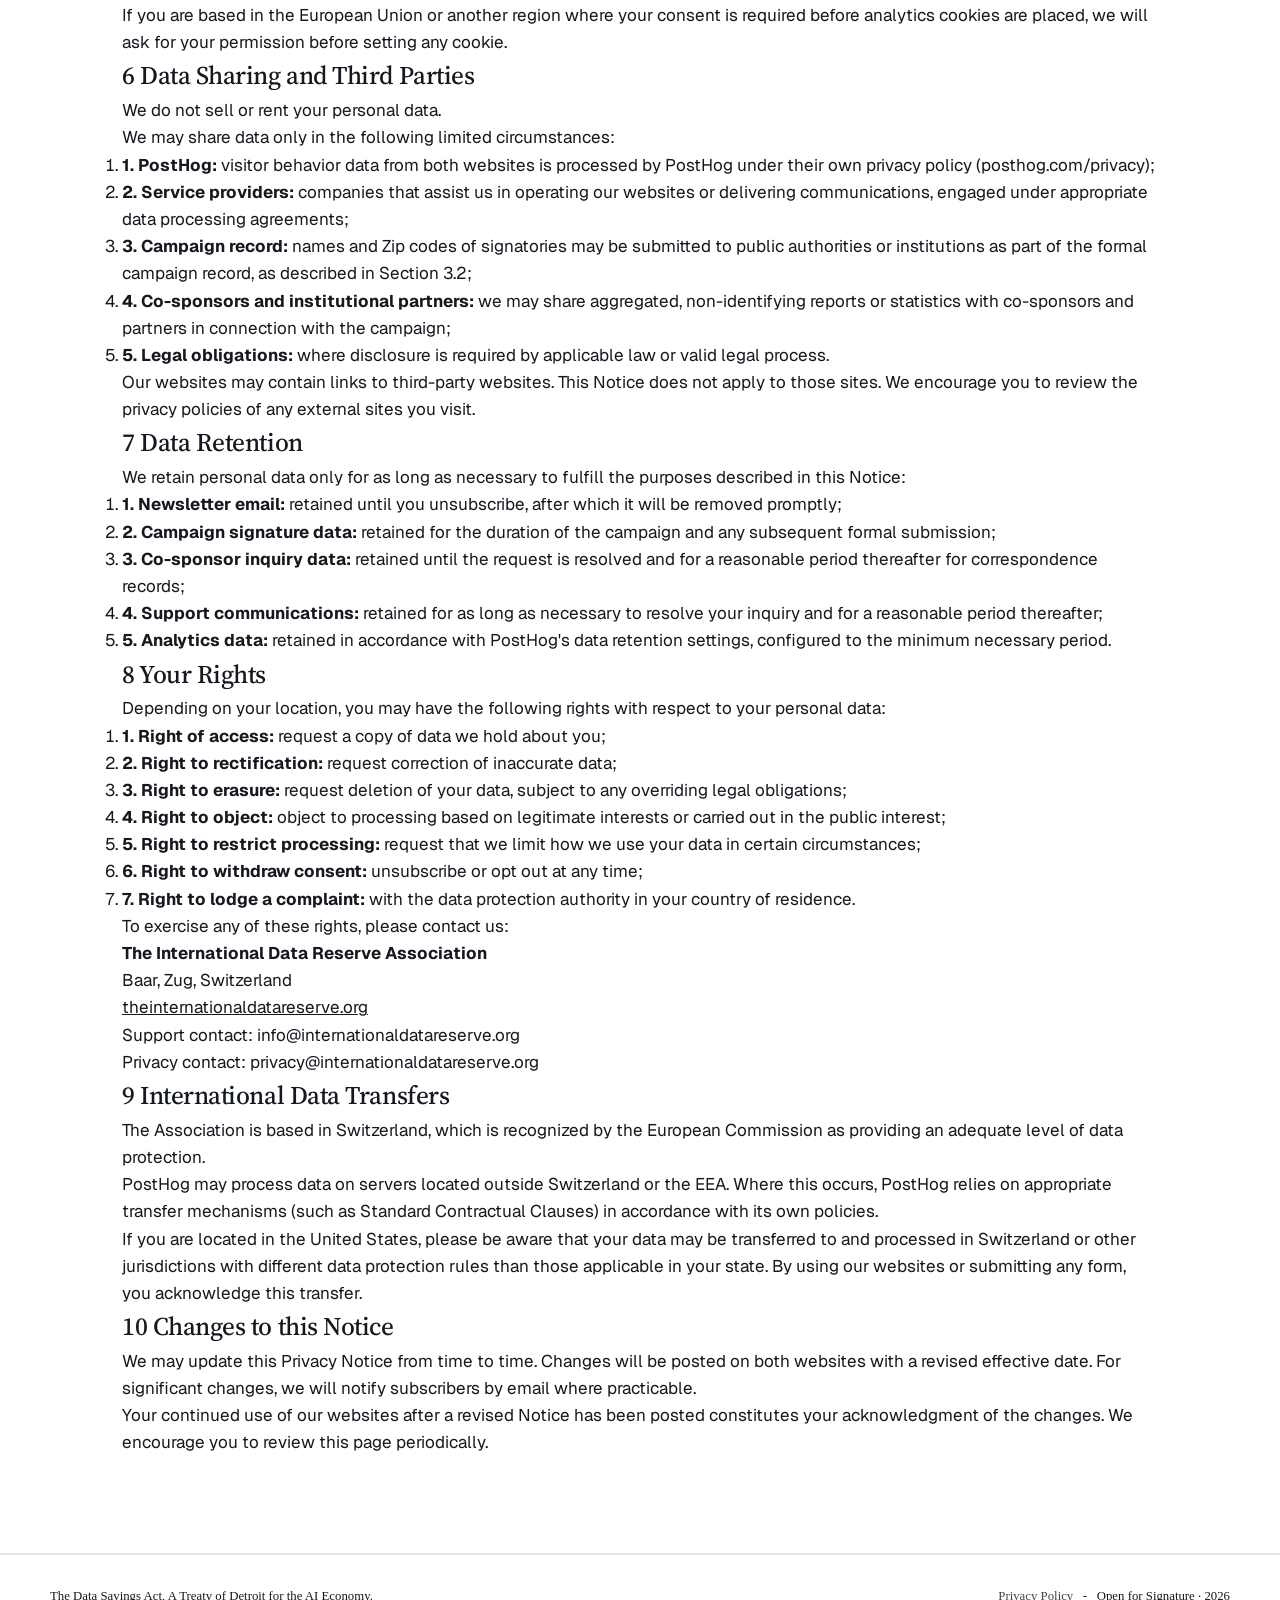
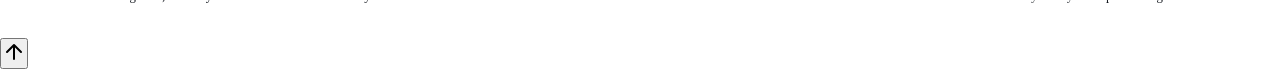
==== commit fd70413c: "chore: move privacy assets, policy, sitemap, robots, docs, and configs to root and remove Referencia" ====
--- a/privacy-policy.html
+++ b/privacy-policy.html
@@ -1,535 +1,1805 @@
 <!DOCTYPE html>
 <html lang="en">
+
 <head>
-<meta charset="UTF-8">
-<meta name="viewport" content="width=device-width, initial-scale=1.0">
-<title>Privacy Notice - The Data Savings Act</title>
-
-<!-- Cookie-Script -->
-<script type="text/javascript" charset="UTF-8" src="https://cdn.cookie-script.com/s/b045dcd2c91062d4c66e180f88868025.js"></script>
-<script type="text/javascript" charset="UTF-8"  data-cookiescriptreport="report" src="https://report.cookie-script.com/r/b045dcd2c91062d4c66e180f88868025.js"></script>
-<script src="assets/js/cookie-customizer.js"></script>
-
-<!-- Favicon and Icons -->
+  <meta charset="UTF-8">
+  <meta name="viewport" content="width=device-width, initial-scale=1.0">
+  <title>The Data Savings Act | Sign The Act</title>
+  <meta name="description" content="You trained for a career. Your career trained an AI. Sign the Data Savings Act.">
+
+  <link rel="preconnect" href="https://fonts.googleapis.com">
+  <link rel="preconnect" href="https://fonts.gstatic.com" crossorigin>
+  <link
+    href="https://fonts.googleapis.com/css2?family=Source+Serif+4:opsz,wght@8..60,300..700&family=Geist:wght@300..700&display=swap"
+    rel="stylesheet">
 <link rel="icon" type="image/png" href="assets/icons/favicon-light.png?v=4" media="(prefers-color-scheme: light)">
 <link rel="icon" type="image/png" href="assets/icons/favicon-dark.png?v=4" media="(prefers-color-scheme: dark)">
 <link rel="apple-touch-icon" href="assets/icons/favicon-dark.png?v=4">
 <link rel="manifest" href="assets/icons/site.webmanifest?v=4">
-<meta property="og:title" content="The Data Savings Act">
-<meta id="og-desc" property="og:description" content="Machines Don't Die. Own Your Data. Save Your Future.">
-<meta property="og:type" content="website">
-<meta id="og-url" property="og:url" content="https://signtheact.datareserve.org/privacy-policy.html">
-<meta id="og-image" property="og:image" content="https://signtheact.datareserve.org/assets/img/share-option-1.jpg">
+
+  <!-- Social Media Meta Tags -->
+  <meta property="og:title" content="The Data Savings Act">
+  <meta property="og:description" content="Machines Don't Die. Own Your Data. Save Your Future.">
+  <meta property="og:type" content="website">
+  <meta id="og-url" property="og:url" content="https://signtheact.datareserve.org">
+  <meta property="og:site_name" content="Data Savings Act">
+  <meta id="og-image" property="og:image" content="https://signtheact.datareserve.org/assets/img/share-option-1.jpg">
+  <meta property="og:image:secure_url" content="https://signtheact.datareserve.org/assets/img/share-option-1.jpg">
+  <meta property="og:image:type" content="image/jpeg">
+  <meta property="og:image:width" content="1600">
+  <meta property="og:image:height" content="1600">
   
-<meta name="twitter:card" content="summary_large_image">
-<meta name="twitter:title" content="The Data Savings Act">
-<meta id="twitter-desc" name="twitter:description" content="Machines Don't Die. Own Your Data. Save Your Future.">
-<meta id="twitter-image" name="twitter:image" content="https://signtheact.datareserve.org/assets/img/share-option-1.jpg">
-
-<link href="https://fonts.googleapis.com/css2?family=Fraunces:ital,opsz,wght@0,9..144,100..900;1,9..144,100..900&family=Inter:ital,opsz,wght@0,14..32,100..900;1,14..32,100..900&family=JetBrains+Mono:wght@400;500&display=swap" rel="stylesheet">
-<style>
-:root {
-  --cream: #f3eee0;
-  --cream-dark: #ebe5d3;
-  --cream-darker: #ddd5bf;
-  --ink: #1a1612;
-  --ink-soft: #2a2520;
-  --rust: #c81e1e;
-  --rust-soft: #e54848;
-  --line: #d4ccb5;
-  --muted: #6b6253;
-  --black: #14110d;
-}
-
-* { margin: 0; padding: 0; box-sizing: border-box; }
-html, body { overflow-x: hidden; max-width: 100%; }
-html { scroll-behavior: smooth; }
-
-body {
-  font-family: 'Inter', sans-serif;
-  background: var(--cream);
-  color: var(--ink);
-  font-size: 16px;
-  line-height: 1.5;
-  font-weight: 400;
-}
-
-p, li, dd, .lead {
+  <!-- Twitter -->
+  <meta name="twitter:card" content="summary_large_image">
+  <meta name="twitter:title" content="The Data Savings Act">
+  <meta name="twitter:description" content="Machines Don't Die. Own Your Data. Save Your Future.">
+  <meta id="twitter-image" name="twitter:image" content="https://signtheact.datareserve.org/assets/img/share-option-1.jpg">
+
+  <style>
+    :root {
+  --logo-dw-transparent: url("[data-uri]");
+  --logo-idr-url: url('assets/img/logo-idr.png');
+      --paper: #FFFFFF;
+      --paper-soft: #F4F1E8;
+      --paper-line: #E8E3D4;
+      --ink: #14181F;
+      --ink-soft: #4A4F58;
+      --ink-mute: #8B8F96;
+      --burgundy: #7E2424;
+      --burgundy-dark: #5C1818;
+      --coral: #E54B2A;
+      --coral-dark: #C2391C;
+      --coral-soft: rgba(229, 75, 42, 0.08);
+      --forest: #1F4736;
+      --line: rgba(20, 24, 31, 0.10);
+      --line-strong: rgba(20, 24, 31, 0.22);
+      --serif: 'Source Serif 4', 'Times New Roman', serif;
+      --sans: 'Geist', system-ui, sans-serif;
+    }
+
+    * {
+      margin: 0;
+      padding: 0;
+      box-sizing: border-box;
+    }
+
+    html {
+      scroll-behavior: smooth;
+    }
+
+    body {
+      background: var(--paper);
+      color: var(--ink);
+      font-family: var(--sans);
+      font-size: 17px;
+      line-height: 1.6;
+      -webkit-font-smoothing: antialiased;
+      overflow-x: hidden;
+    }
+
+    ::selection {
+      background: var(--coral);
+      color: var(--paper);
+    }
+
+    /* ===== NAV ===== */
+    .nav {
+      position: sticky;
+      top: 0;
+      z-index: 50;
+      background: rgba(255, 255, 255, 0.92);
+      backdrop-filter: blur(12px);
+      -webkit-backdrop-filter: blur(12px);
+      border-bottom: 1px solid var(--line);
+    }
+
+    .nav-inner {
+      max-width: 1200px;
+      margin: 0 auto;
+      padding: 16px 32px;
+      display: flex;
+      align-items: center;
+      justify-content: space-between;
+    }
+
+    .brand {
+      font-family: var(--serif);
+      font-weight: 500;
+      font-size: 18px;
+      letter-spacing: -0.005em;
+      text-decoration: none;
+      color: var(--ink);
+      display: flex;
+      align-items: center;
+      gap: 10px;
+    }
+
+    .brand-mark {
+      width: 8px;
+      height: 8px;
+      border-radius: 50%;
+      background: var(--coral);
+    }
+
+    .nav-links {
+      display: flex;
+      gap: 28px;
+      align-items: center;
+    }
+
+    .nav-links a {
+      color: var(--ink-soft);
+      text-decoration: none;
+      font-size: 14px;
+      font-weight: 500;
+      transition: color 0.2s;
+    }
+
+    .nav-links a:hover {
+      color: var(--coral);
+    }
+
+    .nav-cta {
+      background: var(--coral);
+      color: var(--paper) !important;
+      padding: 9px 18px;
+      border-radius: 6px;
+      font-size: 13px !important;
+      font-weight: 600 !important;
+      letter-spacing: 0.01em;
+      transition: all 0.2s;
+    }
+
+    .nav-cta:hover {
+      background: var(--coral-dark);
+      color: var(--paper) !important;
+    }
+
+    /* ===== ACT TOPBAR (LOGO + TITLE + SIGN BUTTON) ===== */
+    .act-topbar {
+      display: flex;
+      align-items: center;
+      gap: 12px;
+    }
+
+    .act-logo {
+      display: flex;
+      align-items: center;
+      flex-shrink: 0;
+    }
+
+    .act-logo-mark {
+      display: flex;
+      align-items: center;
+    }
+
+    .act-logo-mark img {
+      height: 40px;
+      width: auto;
+      display: block;
+    }
+
+    .act-topbar-title {
+      font-family: var(--serif);
+      font-weight: 500;
+      font-size: 16px;
+      color: var(--ink);
+      text-decoration: none;
+      letter-spacing: -0.005em;
+      white-space: nowrap;
+      transition: color 0.2s;
+    }
+
+    .act-topbar-title:hover {
+      color: var(--coral);
+    }
+
+    .act-sign-top {
+      background: transparent;
+      border: 1px solid var(--line-strong);
+      border-radius: 6px;
+      padding: 7px 16px;
+      font-family: var(--sans);
+      font-size: 13px;
+      font-weight: 600;
+      color: var(--ink);
+      cursor: pointer;
+      transition: all 0.2s;
+      white-space: nowrap;
+    }
+
+    .act-sign-top:hover {
+      background: var(--coral);
+      border-color: var(--coral);
+      color: var(--paper);
+    }
+
+    /* ===== LAYOUT ===== */
+    .container {
+      max-width: 1100px;
+      margin: 0 auto;
+      padding: 0 32px;
+    }
+
+    section {
+      position: relative;
+      padding: 96px 0;
+    }
+
+    /* ===== EYEBROW ===== */
+    .eyebrow {
+      display: inline-flex;
+      align-items: center;
+      gap: 10px;
+      font-size: 11px;
+      font-weight: 600;
+      letter-spacing: 0.2em;
+      text-transform: uppercase;
+      color: var(--ink-soft);
+      margin-bottom: 24px;
+    }
+
+    .eyebrow::before {
+      content: '';
+      width: 5px;
+      height: 5px;
+      border-radius: 50%;
+      background: var(--coral);
+    }
+
+    /* ===== TYPOGRAPHY ===== */
+    h1,
+    h2,
+    h3,
+    h4 {
+      font-family: var(--serif);
+      font-weight: 500;
+      color: var(--ink);
+      letter-spacing: -0.018em;
+    }
+
+    .h-display {
+      font-size: clamp(40px, 6vw, 68px);
+      line-height: 1.04;
+      font-weight: 400;
+      font-variation-settings: "opsz" 60;
+    }
+
+    .h-display .accent {
+      color: var(--burgundy);
+      font-style: normal;
+      font-weight: 500;
+    }
+
+    .h-sub {
+      font-family: var(--serif);
+      font-size: clamp(22px, 2.4vw, 30px);
+      line-height: 1.25;
+      color: var(--ink-soft);
+      font-weight: 400;
+      margin-top: 14px;
+      font-variation-settings: "opsz" 32;
+    }
+
+    .h-section {
+      font-size: clamp(32px, 4.4vw, 50px);
+      line-height: 1.08;
+      font-weight: 400;
+      font-variation-settings: "opsz" 48;
+    }
+
+    .h-section .accent {
+      color: var(--burgundy);
+      font-style: normal;
+      font-weight: 500;
+    }
+
+    .lede {
+      font-size: 17px;
+      line-height: 1.7;
+      color: var(--ink-soft);
+      margin-top: 28px;
+      font-weight: 400;
+    }
+
+    .lede+.lede {
+      margin-top: 18px;
+    }
+
+    .lede strong {
+      color: var(--ink);
+      font-weight: 600;
+    }
+
+    /* ===== BUTTONS ===== */
+    .btn-row {
+      display: flex;
+      gap: 12px;
+      margin-top: 36px;
+      flex-wrap: wrap;
+    }
+
+    .btn {
+      display: inline-flex;
+      align-items: center;
+      gap: 8px;
+      padding: 14px 22px;
+      border-radius: 6px;
+      font-family: var(--sans);
+      font-size: 14px;
+      font-weight: 600;
+      letter-spacing: 0.01em;
+      text-decoration: none;
+      border: none;
+      cursor: pointer;
+      transition: all 0.2s cubic-bezier(0.2, 0.8, 0.2, 1);
+    }
+
+    .btn-primary {
+      background: var(--coral);
+      color: var(--paper);
+    }
+
+    .btn-primary:hover {
+      background: var(--coral-dark);
+      transform: translateY(-1px);
+      box-shadow: 0 12px 24px -10px rgba(229, 75, 42, 0.5);
+    }
+
+    .btn-ghost {
+      background: transparent;
+      color: var(--ink);
+      border: 1px solid var(--line-strong);
+    }
+
+    .btn-ghost:hover {
+      background: var(--ink);
+      color: var(--paper);
+      border-color: var(--ink);
+    }
+
+    .btn .arrow {
+      display: inline-block;
+      transition: transform 0.2s;
+      font-size: 15px;
+    }
+
+    .btn:hover .arrow {
+      transform: translate(2px, -2px);
+    }
+
+    /* Section-end CTA */
+    .section-cta {
+      margin-top: 56px;
+      text-align: center;
+    }
+
+    /* ===== HERO ===== */
+    .hero {
+      padding-top: 96px;
+      padding-bottom: 110px;
+      background:
+        radial-gradient(ellipse 70% 60% at 88% 18%, rgba(229, 75, 42, 0.07), transparent 60%),
+        radial-gradient(ellipse 60% 50% at 8% 82%, rgba(126, 36, 36, 0.05), transparent 60%),
+        var(--paper);
+      position: relative;
+      overflow: hidden;
+    }
+
+    .hero-inner {
+      max-width: 880px;
+      margin: 0 auto;
+      text-align: center;
+    }
+
+    .hero-inner .eyebrow {
+      margin-left: auto;
+      margin-right: auto;
+    }
+
+    .hero-inner .h-sub {
+      margin-left: auto;
+      margin-right: auto;
+      max-width: 640px;
+    }
+
+    .hero-inner .lede {
+      max-width: 660px;
+      margin-left: auto;
+      margin-right: auto;
+    }
+
+    .hero-inner .btn-row {
+      justify-content: center;
+    }
+
+    /* ===== PROPOSAL ===== */
+    .proposal {
+      background: var(--paper-soft);
+      border-top: 1px solid var(--paper-line);
+      border-bottom: 1px solid var(--paper-line);
+    }
+
+    .proposal-inner {
+      max-width: 760px;
+    }
+
+    /* ===== UBI COMPARISON ===== */
+    .ubi {
+      background: var(--paper);
+    }
+
+    .ubi-grid {
+      display: grid;
+      grid-template-columns: 1fr 1fr;
+      gap: 0;
+      margin-top: 48px;
+      max-width: 1000px;
+      border: 1px solid var(--line);
+      border-radius: 8px;
+      overflow: hidden;
+    }
+
+    .ubi-card {
+      padding: 36px 32px;
+      background: var(--paper);
+      position: relative;
+    }
+
+    .ubi-card:first-child {
+      border-right: 1px solid var(--line);
+    }
+
+    .ubi-card::before {
+      content: '';
+      position: absolute;
+      top: 0;
+      left: 0;
+      right: 0;
+      height: 3px;
+    }
+
+    .ubi-card.ubi-left::before {
+      background: var(--burgundy);
+    }
+
+    .ubi-card.ubi-right::before {
+      background: var(--forest);
+    }
+
+    .ubi-card-label {
+      display: inline-block;
+      font-size: 11px;
+      letter-spacing: 0.18em;
+      text-transform: uppercase;
+      font-weight: 600;
+      padding: 4px 10px;
+      border-radius: 4px;
+      margin-bottom: 18px;
+    }
+
+    .ubi-card.ubi-left .ubi-card-label {
+      background: rgba(126, 36, 36, 0.08);
+      color: var(--burgundy);
+    }
+
+    .ubi-card.ubi-right .ubi-card-label {
+      background: rgba(31, 71, 54, 0.08);
+      color: var(--forest);
+    }
+
+    .ubi-card h3 {
+      font-family: var(--serif);
+      font-size: 24px;
+      font-weight: 500;
+      margin-bottom: 18px;
+      letter-spacing: -0.01em;
+      font-variation-settings: "opsz" 28;
+    }
+
+    .ubi-card.ubi-left h3 {
+      color: var(--burgundy);
+    }
+
+    .ubi-card.ubi-right h3 {
+      color: var(--forest);
+    }
+
+    .ubi-card p {
+      font-size: 15px;
+      line-height: 1.6;
+      color: var(--ink-soft);
+      margin-bottom: 14px;
+    }
+
+    .ubi-card p:last-child {
+      margin-bottom: 0;
+    }
+
+    @media (max-width: 760px) {
+      .ubi-grid {
+        grid-template-columns: 1fr;
+      }
+
+      .ubi-card:first-child {
+        border-right: none;
+        border-bottom: 1px solid var(--line);
+      }
+    }
+
+    /* ===== TIMELINE ===== */
+    .timeline {
+      background: var(--paper-soft);
+      border-top: 1px solid var(--paper-line);
+      border-bottom: 1px solid var(--paper-line);
+      text-align: center;
+    }
+
+    .timeline-header {
+      max-width: 720px;
+      margin: 0 auto;
+    }
+
+    .timeline-header .eyebrow {
+      margin-left: auto;
+      margin-right: auto;
+    }
+
+    .timeline-track {
+      margin-top: 64px;
+      position: relative;
+      max-width: 720px;
+      margin-left: auto;
+      margin-right: auto;
+    }
+
+    .timeline-track::before {
+      content: '';
+      position: absolute;
+      left: 50%;
+      top: 0;
+      bottom: 0;
+      width: 1px;
+      background: var(--paper-line);
+    }
+
+    .timeline-step {
+      display: grid;
+      grid-template-columns: 1fr 60px 1fr;
+      gap: 24px;
+      align-items: center;
+      margin-bottom: 56px;
+      position: relative;
+    }
+
+    .timeline-step:last-child {
+      margin-bottom: 0;
+    }
+
+    .timeline-step-dot {
+      grid-column: 2;
+      width: 13px;
+      height: 13px;
+      border-radius: 50%;
+      background: var(--paper-soft);
+      border: 1.5px solid var(--coral);
+      margin: 0 auto;
+      position: relative;
+      z-index: 2;
+    }
+
+    .timeline-step-dot::after {
+      content: '';
+      position: absolute;
+      inset: 3px;
+      background: var(--coral);
+      border-radius: 50%;
+    }
+
+    .timeline-step-content {
+      text-align: center;
+    }
+
+    .timeline-step:nth-child(odd) .timeline-step-content {
+      grid-column: 1;
+      text-align: right;
+    }
+
+    .timeline-step:nth-child(even) .timeline-step-content {
+      grid-column: 3;
+      text-align: left;
+    }
+
+    .timeline-step-num {
+      font-family: var(--serif);
+      font-style: normal;
+      font-size: 13px;
+      color: var(--coral);
+      margin-bottom: 6px;
+      display: block;
+      font-weight: 500;
+      letter-spacing: 0.04em;
+    }
+
+    .timeline-step h4 {
+      font-family: var(--serif);
+      font-size: 24px;
+      font-weight: 500;
+      line-height: 1.2;
+      color: var(--ink);
+      margin-bottom: 8px;
+      font-variation-settings: "opsz" 28;
+    }
+
+    .timeline-step p {
+      font-size: 15px;
+      color: var(--ink-soft);
+      line-height: 1.55;
+    }
+
+    @media (max-width: 680px) {
+      .timeline-track::before {
+        left: 20px;
+      }
+
+      .timeline-step {
+        grid-template-columns: 40px 1fr;
+      }
+
+      .timeline-step-dot {
+        grid-column: 1;
+      }
+
+      .timeline-step:nth-child(odd) .timeline-step-content,
+      .timeline-step:nth-child(even) .timeline-step-content {
+        grid-column: 2;
+        text-align: left;
+      }
+    }
+
+    /* ===== SIGN DECLARATION ===== */
+    .sign {
+      background: var(--paper);
+      text-align: center;
+    }
+
+    .sign-inner {
+      max-width: 640px;
+      margin: 0 auto;
+    }
+
+    .sign-inner .eyebrow {
+      margin-left: auto;
+      margin-right: auto;
+    }
+
+    .sign h2 {
+      font-size: clamp(34px, 4.2vw, 46px);
+      line-height: 1.1;
+      font-weight: 500;
+      font-variation-settings: "opsz" 44;
+    }
+
+    .sign-sub {
+      font-size: 16px;
+      color: var(--ink-soft);
+      line-height: 1.6;
+      margin-top: 18px;
+      max-width: 540px;
+      margin-left: auto;
+      margin-right: auto;
+    }
+
+    .sign-share-row {
+      display: grid;
+      grid-template-columns: 1fr 1fr;
+      gap: 14px;
+      margin: 44px auto 0;
+      max-width: 540px;
+    }
+
+    .sign-share-img {
+      aspect-ratio: 1.91 / 1;
+      border-radius: 6px;
+      background: var(--paper-soft);
+      background-size: cover;
+      background-position: center;
+      background-repeat: no-repeat;
+      border: 1px solid var(--paper-line);
+      box-shadow: 0 6px 14px -8px rgba(20, 24, 31, 0.2);
+      transition: transform 0.25s;
+    }
+
+    .sign-share-img:hover {
+      transform: translateY(-2px);
+    }
+
+    .sign-share-1 {
+      background-image: url('https://datasavingsact.drumwave.com/assets/img/share-option-1.jpg');
+    }
+
+    .sign-share-2 {
+      background-image: url('https://datasavingsact.drumwave.com/assets/img/share-option-2.jpg');
+    }
+
+    .sign-share-caption {
+      font-size: 11px;
+      letter-spacing: 0.16em;
+      text-transform: uppercase;
+      color: var(--ink-mute);
+      margin-top: 14px;
+      font-weight: 500;
+    }
+
+    .sign-quote {
+      background: var(--paper-soft);
+      border-left: 3px solid var(--coral);
+      border-radius: 0 8px 8px 0;
+      padding: 24px 28px;
+      margin: 44px auto 36px;
+      max-width: 580px;
+      font-family: var(--serif);
+      font-size: 17px;
+      line-height: 1.55;
+      color: var(--ink);
+      font-weight: 400;
+      font-style: normal;
+      text-align: left;
+      font-variation-settings: "opsz" 20;
+    }
+
+    .sign-form {
+      display: grid;
+      grid-template-columns: 1fr 1fr;
+      gap: 12px;
+      max-width: 520px;
+      margin: 0 auto;
+    }
+
+    .sign-form input {
+      background: var(--paper);
+      border: 1px solid var(--line);
+      border-radius: 6px;
+      padding: 14px 16px;
+      font-family: var(--sans);
+      font-size: 15px;
+      color: var(--ink);
+      transition: border-color 0.2s;
+    }
+
+    .sign-form input::placeholder {
+      color: var(--ink-mute);
+    }
+
+    .sign-form input:focus {
+      outline: none;
+      border-color: var(--coral);
+    }
+
+    .sign-form button {
+      grid-column: 1 / -1;
+      background: var(--coral);
+      color: var(--paper);
+      border: none;
+      border-radius: 6px;
+      padding: 15px;
+      font-family: var(--sans);
+      font-size: 15px;
+      font-weight: 600;
+      cursor: pointer;
+      transition: all 0.2s;
+      display: inline-flex;
+      align-items: center;
+      justify-content: center;
+      gap: 8px;
+    }
+
+    .sign-form button:hover {
+      background: var(--coral-dark);
+      transform: translateY(-1px);
+    }
+
+    .sign-fine {
+      font-size: 13px;
+      color: var(--ink-mute);
+      line-height: 1.5;
+      margin-top: 22px;
+      max-width: 480px;
+      margin-left: auto;
+      margin-right: auto;
+    }
+
+    /* ===== STUDENT ORGS ===== */
+    .orgs {
+      background: var(--paper-soft);
+      border-top: 1px solid var(--paper-line);
+      border-bottom: 1px solid var(--paper-line);
+    }
+
+    .orgs-sub {
+      font-size: 16px;
+      color: var(--ink-soft);
+      margin-top: 8px;
+    }
+
+    .orgs-grid {
+      display: grid;
+      grid-template-columns: repeat(3, 1fr);
+      gap: 14px;
+      margin-top: 40px;
+    }
+
+    .org-card {
+      background: var(--paper);
+      border: 1px solid var(--paper-line);
+      border-radius: 8px;
+      padding: 26px 24px;
+      transition: all 0.2s cubic-bezier(0.2, 0.8, 0.2, 1);
+      position: relative;
+    }
+
+    .org-card::before {
+      content: '';
+      position: absolute;
+      top: 0;
+      left: 0;
+      right: 0;
+      height: 2px;
+      background: var(--coral);
+      transform: scaleX(0);
+      transform-origin: left;
+      transition: transform 0.3s;
+      border-radius: 8px 8px 0 0;
+    }
+
+    .org-card:hover {
+      border-color: var(--line-strong);
+      transform: translateY(-2px);
+      box-shadow: 0 12px 28px -16px rgba(20, 24, 31, 0.18);
+    }
+
+    .org-card:hover::before {
+      transform: scaleX(1);
+    }
+
+    .org-card h3 {
+      font-family: var(--serif);
+      font-size: 20px;
+      font-weight: 500;
+      margin-bottom: 12px;
+      color: var(--ink);
+      font-variation-settings: "opsz" 24;
+    }
+
+    .org-card p {
+      font-size: 14.5px;
+      color: var(--ink-soft);
+      line-height: 1.6;
+    }
+
+    .orgs-cta {
+      margin-top: 48px;
+      padding-top: 40px;
+      border-top: 1px solid var(--paper-line);
+      display: grid;
+      grid-template-columns: auto 1fr;
+      gap: 32px;
+      align-items: center;
+    }
+
+    .orgs-cta-text {
+      font-size: 15px;
+      color: var(--ink-soft);
+      line-height: 1.6;
+      max-width: 460px;
+    }
+
+    @media (max-width: 760px) {
+      .orgs-grid {
+        grid-template-columns: 1fr;
+      }
+
+      .orgs-cta {
+        grid-template-columns: 1fr;
+        gap: 16px;
+      }
+    }
+
+    /* ===== FINAL CTA ===== */
+    .final {
+      background: var(--ink);
+      color: var(--paper);
+      text-align: center;
+      padding: 96px 0;
+      position: relative;
+      overflow: hidden;
+    }
+
+    .final::before {
+      content: '';
+      position: absolute;
+      inset: 0;
+      background:
+        radial-gradient(circle at 30% 30%, rgba(229, 75, 42, 0.22), transparent 50%),
+        radial-gradient(circle at 70% 70%, rgba(31, 71, 54, 0.15), transparent 50%);
+      pointer-events: none;
+    }
+
+    .final-inner {
+      position: relative;
+      z-index: 2;
+    }
+
+    .final h2 {
+      font-size: clamp(32px, 4.2vw, 46px);
+      line-height: 1.15;
+      font-weight: 400;
+      color: var(--paper);
+      font-variation-settings: "opsz" 44;
+    }
+
+    .final h2 .accent {
+      color: var(--coral);
+      font-style: normal;
+      font-weight: 500;
+    }
+
+    .final-sub {
+      font-size: 16px;
+      color: rgba(255, 255, 255, 0.65);
+      margin-top: 14px;
+    }
+
+    .final .btn-primary {
+      margin-top: 30px;
+      background: var(--coral);
+      color: var(--paper);
+    }
+
+    .final .btn-primary:hover {
+      background: var(--coral-dark);
+      color: var(--paper);
+      box-shadow: 0 14px 32px -10px rgba(229, 75, 42, 0.5);
+    }
+
+    /* ===== FOOTER ===== */
+    footer {
+      padding: 32px 0;
+      background: var(--paper);
+      border-top: 2px solid rgba(0,0,0,0.1);
+      color: var(--ink);
+    }
+
+    footer .container {
+      display: flex;
+      justify-content: space-between;
+      align-items: center;
+      max-width: 100%;
+      margin: 0;
+      padding: 0 50px;
+    }
+
+    footer .container > div,
+    footer .left {
+      font-family: 'Fraunces', serif;
+      font-size: 0.80rem;
+      line-height: 1.5;
+      color: var(--ink);
+    }
+
+    footer .left a {
+      text-decoration: none;
+      color: inherit;
+    }
+
+    footer .left a:hover {
+      color: var(--coral);
+    }
+
+    footer .container > div:last-child {
+      white-space: nowrap;
+      flex-shrink: 0;
+    }
+
+    footer .container > div:last-child a {
+      text-decoration: none;
+      color: inherit;
+      opacity: 0.8;
+    }
+
+    footer .container > div:last-child a:hover {
+      opacity: 1;
+      color: var(--coral);
+    }
+
+    @media (max-width: 520px) {
+      footer .container {
+        flex-direction: column;
+        gap: 15px;
+        text-align: center;
+        padding: 0 50px;
+      }
+    }
+
+    /* ===== ANIMATIONS ===== */
+    .reveal {
+      opacity: 0;
+      transform: translateY(20px);
+      transition: opacity 0.8s cubic-bezier(0.2, 0.8, 0.2, 1),
+        transform 0.8s cubic-bezier(0.2, 0.8, 0.2, 1);
+    }
+
+    .reveal.in {
+      opacity: 1;
+      transform: translateY(0);
+    }
+
+    @media (prefers-reduced-motion: reduce) {
+
+      *,
+      *::before,
+      *::after {
+        animation-duration: 0.01ms !important;
+        transition-duration: 0.01ms !important;
+      }
+    }
+    /* Share section */
+    .act-share {
+      max-width: 1080px;
+      margin: 0 auto;
+      padding-top: 60px;
+      padding-bottom: 60px;
+    }
+    .act-share-header {
+      text-align: center;
+      margin-bottom: 40px;
+    }
+    .act-share-card {
+      background: transparent;
+      padding: 0;
+      max-width: 320px;
+      margin: 0 auto 20px;
+      line-height: 0;
+      display: block;
+    }
+    .act-share-card img {
+      width: 100%;
+      height: auto;
+      display: block;
+    }
+    .share-selector {
+      display: flex;
+      justify-content: center;
+      gap: 24px;
+      margin-bottom: 20px;
+    }
+    .selector-btn {
+      background: transparent;
+      border: none;
+      padding: 0;
+      cursor: pointer;
+      transition: all 0.2s;
+      display: flex;
+      flex-direction: column;
+      align-items: center;
+      gap: 10px;
+    }
+    .selector-preview {
+      width: 72px;
+      height: 90px;
+      border-radius: 6px;
+      border: 2px solid #d9d3c5;
+      transition: all 0.2s;
+      display: flex;
+      flex-direction: column;
+      align-items: center;
+      padding: 0;
+      gap: 0;
+      box-shadow: 0 4px 10px rgba(0,0,0,0.05);
+      position: relative;
+      overflow: hidden;
+    }
+    .selector-btn.active .selector-preview {
+      border-color: #ce1126;
+      box-shadow: 0 8px 20px rgba(206, 17, 38, 0.2);
+      transform: translateY(-4px);
+    }
+    .selector-label {
+      font-family: var(--sans);
+      font-size: 10px;
+      font-weight: 700;
+      letter-spacing: 0.05em;
+      text-transform: uppercase;
+      color: #7a6e54;
+    }
+    .selector-btn.active .selector-label {
+      color: #ce1126;
+    }
+    .act-share-buttons {
+      display: flex;
+      justify-content: center;
+      gap: 8px;
+      flex-wrap: wrap;
+    }
+    .share-icon {
+      width: 44px;
+      height: 44px;
+      border-radius: 50%;
+      border: none;
+      display: inline-flex;
+      align-items: center;
+      justify-content: center;
+      cursor: pointer;
+      color: #fff;
+      transition: transform 0.15s, box-shadow 0.15s, filter 0.15s;
+      padding: 0;
+    }
+    .share-icon:hover {
+      transform: translateY(-2px);
+      box-shadow: 0 4px 12px rgba(0,0,0,0.18);
+      filter: brightness(1.08);
+    }
+    .share-icon svg { display: block; }
+    .share-x { background: #000000; }
+    .share-fb { background: #1877F2; }
+    .share-ig {
+      background: radial-gradient(circle at 30% 107%, #fdf497 0%, #fdf497 5%, #fd5949 45%, #d6249f 60%, #285AEB 90%);
+    }
+    .share-li { background: #0A66C2; }
+    .share-link {
+      background: #e9e4d6;
+      color: #1a1a1a;
+      border: 1px solid #d0c9b0;
+    }
+    .share-link:hover { background: #ddd6c2; }
+/* ============================================================================
+   MODALS & CO-SPONSOR FORM
+   ============================================================================ */
+.modal-bg {
+  position: fixed;
+  inset: 0;
+  background: rgba(0,0,0,0.85);
+  display: none;
+  align-items: flex-start;
+  justify-content: center;
+  z-index: 1000;
+  padding: 32px;
+  overflow-y: auto;
+  backdrop-filter: blur(8px);
+  transition: opacity 0.3s ease;
+}
+
+.modal-bg.open { display: flex; }
+
+.modal {
+  background: #f6f2ea;
+  max-width: 520px;
+  width: 100%;
+  margin: auto;
+  padding: 32px;
+  text-align: center;
+  position: relative;
+  color: #1a1a1a;
+  box-shadow: 0 30px 90px rgba(0,0,0,0.3);
+  border: 1px solid rgba(255,255,255,0.4);
+  backdrop-filter: blur(5px);
+  animation: modalIn 0.4s cubic-bezier(0.16, 1, 0.3, 1);
+}
+
+.modal-wide {
+  max-width: 600px;
+  padding: 40px;
+}
+
+@keyframes modalIn {
+  from { opacity: 0; transform: translateY(20px) scale(0.98); }
+  to { opacity: 1; transform: translateY(0) scale(1); }
+}
+
+.modal-close {
+  position: absolute;
+  top: 14px;
+  right: 14px;
+  background: transparent;
+  border: none;
+  font-size: 24px;
+  cursor: pointer;
+  color: #888;
+}
+
+.modal-check {
   font-family: 'Fraunces', serif;
-  font-size: 16px;
-  font-weight: 400;
-  line-height: 1.6;
-  margin-bottom: 24px;
-  color: #3a3430;
-}
-
-ul, ol {
-  margin-bottom: 24px;
-  padding-left: 20px;
-}
-
-li {
-  font-family: 'Fraunces', serif;
-  font-size: 16px;
-  margin-bottom: 12px;
-}
-
-h1, h2, h3 {
+  font-size: 40px;
+  color: #b8231c;
+  line-height: 1;
+  margin-bottom: 8px;
+}
+
+.modal h2 {
   font-family: 'Fraunces', serif;
   font-weight: 500;
-  letter-spacing: -0.01em;
-  line-height: 1.1;
-  text-wrap: balance;
-  margin-bottom: 24px;
-}
-
-h1 { font-size: 52px; margin-bottom: 40px; }
-h2 { font-size: 36px; margin-top: 60px; color: var(--rust); }
-h3 { font-size: 24px; margin-top: 40px; font-style: italic; color: var(--ink-soft); }
-
-.serif-italic { font-family: 'Fraunces', serif; font-style: italic; font-weight: 500; }
-.rust { color: var(--rust); }
-b, strong { color: var(--rust); font-weight: 600; }
-
-.mono {
+  font-size: 30px;
+  margin-bottom: 10px;
+  color: #1a1a1a;
+}
+
+.modal p {
+  font-family: 'Fraunces', serif;
+  font-size: 15px;
+  color: #7a6e54;
+  margin-bottom: 16px;
+  line-height: 1.5;
+}
+
+.cosponsor-modal-kicker {
   font-family: 'JetBrains Mono', monospace;
-  font-size: 13px;
+  font-size: 10px;
+  letter-spacing: 0.14em;
   text-transform: uppercase;
-  letter-spacing: 0.1em;
-  color: var(--muted);
-}
-
-/* TOPBAR */
-.act-topbar {
+  color: #b8231c;
+  margin-bottom: 12px;
+}
+
+.act-cosponsor-form {
+  max-width: none;
+  margin: 0;
+  text-align: left;
+}
+
+.cs-row {
   display: flex;
-  justify-content: space-between;
+  gap: 16px;
+}
+
+@media (max-width: 640px) {
+  .cs-row { flex-direction: column; gap: 0; }
+  .modal-wide { padding: 32px 24px !important; }
+}
+
+.cs-col {
+  flex: 1;
+  min-width: 0;
+}
+
+.cs-col-narrow { flex: 0 0 200px; }
+@media (max-width: 640px) { .cs-col-narrow { flex: 1; } }
+
+.cs-col label {
+  display: block;
+  font-family: 'JetBrains Mono', monospace;
+  font-size: 10px;
+  letter-spacing: 0.14em;
+  text-transform: uppercase;
+  color: #7a6e54;
+  margin-bottom: 14px;
+}
+
+.cs-col label .req { color: #b8231c; margin-left: 2px; }
+
+.cs-col input,
+.cs-col select {
+  width: 100%;
+  padding: 11px 12px;
+  font-family: 'Fraunces', serif;
+  font-size: 15px;
+  border: 1px solid #d0cbbd;
+  background: #fff;
+  margin-bottom: 14px;
+  color: #1a1a1a;
+  appearance: none;
+  -webkit-appearance: none;
+  border-radius: 0;
+}
+
+.cs-col select {
+  background-image: url("data:image/svg+xml;utf8,<svg xmlns='http://www.w3.org/2000/svg' viewBox='0 0 12 8'><path fill='%237a6e54' d='M6 8L0 0h12z'/></svg>");
+  background-repeat: no-repeat;
+  background-position: right 14px center;
+  background-size: 10px;
+  padding-right: 36px;
+}
+
+.cs-col input:focus,
+.cs-col select:focus {
+  outline: none;
+  border-color: #b8231c;
+}
+
+.act-cosponsor-submit {
+  background: var(--coral);
+  color: var(--paper);
+  border: none;
+  border-radius: 6px;
+  padding: 15px;
+  font-family: var(--sans);
+  font-size: 15px;
+  font-weight: 600;
+  cursor: pointer;
+  transition: all 0.2s;
+  display: inline-flex;
   align-items: center;
-  padding: 18px 40px;
-  border-bottom: 1px solid #d9d3c5;
-  background: #f6f2ea;
-  position: relative;
-}
-.act-logo { display: flex; align-items: center; gap: 12px; }
-.act-logo-mark { display: block; }
-.act-logo-mark img { height: 40px; width: auto; display: block; }
-
-.act-topbar-title {
-  position: absolute;
-  left: 50%;
-  transform: translateX(-50%);
+  justify-content: center;
+  gap: 8px;
+  width: 100%;
+  margin-top: 8px;
+}
+
+.act-cosponsor-submit:hover {
+  background: var(--coral-dark);
+  transform: translateY(-1px);
+}
+
+.act-cosponsor-fineprint {
   font-family: 'Fraunces', serif;
   font-style: italic;
+  font-size: 13px;
+  color: #8e8473;
+  text-align: center;
+  margin-top: 14px;
+  line-height: 1.5;
+}
+
+/* ============================================================================
+   CO-SPONSOR MARQUEE CAROUSEL
+   ============================================================================ */
+.act-cosponsor-coalition {
+  text-align: center;
+  margin-top: 50px;
+  margin-bottom: 60px;
+}
+
+.act-cosponsor-coalition-label {
+  font-family: 'Geist', sans-serif;
+  font-size: 10px;
+  font-weight: 600;
+  letter-spacing: 0.22em;
+  text-transform: uppercase;
+  color: #8e7a4c;
+  margin-bottom: 24px;
+}
+
+.marquee {
+  position: relative;
+  overflow: hidden;
+  width: 100%;
+  mask-image: linear-gradient(to right, transparent, #000 12%, #000 88%, transparent);
+  -webkit-mask-image: linear-gradient(to right, transparent, #000 12%, #000 88%, transparent);
+}
+
+.marquee-track {
+  display: flex;
+  align-items: center;
+  gap: 64px;
+  width: max-content;
+  animation: marquee 36s linear infinite;
+  padding: 6px 32px;
+}
+
+.marquee:hover .marquee-track { 
+  animation-play-state: paused; 
+}
+
+@keyframes marquee {
+  from { transform: translateX(0); }
+  to { transform: translateX(-50%); }
+}
+
+.marquee-item {
+  flex: 0 0 auto;
+  width: 170px;
+  height: 72px;
+  display: flex;
+  align-items: center;
+  justify-content: center;
+}
+
+.logo-drumwave {
+  display: flex;
+  align-items: center;
+  gap: 12px;
+}
+
+.logo-drumwave-mark {
+  width: 44px;
+  height: 44px;
+  background-image: var(--logo-dw-transparent);
+  background-size: contain;
+  background-repeat: no-repeat;
+  background-position: center;
+  filter: grayscale(1) brightness(0.15) contrast(1.5);
+  opacity: 0.85;
+}
+
+.logo-drumwave-text {
+  font-family: 'Geist', sans-serif;
   font-weight: 500;
   font-size: 18px;
   color: #1a1a1a;
+  letter-spacing: -0.01em;
+}
+
+.logo-idr {
+  width: 170px;
+  height: 56px;
+  background-image: var(--logo-idr-url);
+  background-size: contain;
+  background-repeat: no-repeat;
+  background-position: center;
+  filter: grayscale(1);
+}
+
+.act-cosponsor-placeholder {
+  border: 1.5px dashed #c0b89e;
+  background: rgba(255, 255, 255, 0.4);
+  border-radius: 4px;
+}
+.placeholder-label {
+  font-family: 'Source Serif 4', serif;
+  font-style: italic;
+  font-size: 13px;
+  line-height: 1.3;
+  color: #a89e84;
+  text-align: center;
   letter-spacing: 0;
-  white-space: nowrap;
-  pointer-events: auto;
-  text-decoration: none;
-}
-.act-topbar-title:hover { opacity: 0.7; }
-
-.act-sign-top {
-  background: transparent;
-  color: #1a1a1a;
-  border: 1px solid #1a1a1a;
-  padding: 10px 18px;
-  font-family: "JetBrains Mono", monospace;
-  font-size: 11px;
-  font-weight: 300;
-  letter-spacing: 0.18em;
-  text-transform: uppercase;
-  cursor: pointer;
-  transition: all 0.2s;
-}
-.act-sign-top:hover { background: #1a1a1a; color: #f6f2ea; }
-
-@media (max-width: 850px) {
-  .act-topbar { padding: 14px 20px; }
-  .act-topbar-title { display: none; }
-  .act-logo-mark img { height: 30px; }
-  .act-sign-top { padding: 8px 12px; font-size: 9px; letter-spacing: 0.1em; }
-}
-
-/* NAVIGATION ARROWS */
-.hero-back-link {
-  position: absolute;
-  left: 40px;
-  top: 80px;
-  color: var(--rust);
-  text-decoration: none;
-  display: inline-flex;
-  align-items: center;
-  justify-content: center;
-  transition: transform 0.25s ease, color 0.25s ease;
-  z-index: 100;
-}
-.hero-back-link:hover {
-  transform: translateX(-4px);
-  color: var(--rust-soft);
-}
-
-@media (min-width: 1025px) {
+  padding: 0 12px;
+}
+
+/* ===== AJUSTES MOBILE ADICIONAIS ===== */
+@media (max-width: 768px) {
+  /* 1 - Prevenir rolagem/jogo lateral */
+  html, body {
+    overflow-x: hidden;
+    max-width: 100%;
+    position: relative;
+  }
+  
+  .container {
+    max-width: 100%;
+    overflow-x: hidden;
+  }
+
+  /* 2 - Ocultar itens específicos no cabeçalho */
+  .nav-links a:not(.nav-cta) {
+    display: none !important;
+  }
+  
+  .nav-links {
+    gap: 0 !important;
+  }
+}
+
+@media (max-width: 600px) {
+  /* 3 - Alinhar o formulário principal para não estourar lateralmente */
+  .sign-form {
+    grid-template-columns: 1fr !important;
+    padding: 0 8px !important;
+    gap: 12px !important;
+  }
+  
+  .sign-form input {
+    width: 100% !important;
+  }  /* ===== PRIVACY POLICY PAGE STYLES ===== */
+  #policy {
+    padding: 120px 0 96px;
+    background: var(--paper);
+    position: relative;
+  }
+  .policy-content {
+    max-width: 800px;
+    margin: 0 auto;
+  }
+  .policy-content h1 {
+    font-size: clamp(36px, 5vw, 54px);
+    margin-bottom: 40px;
+    font-family: var(--serif);
+    font-weight: 500;
+    color: var(--ink);
+  }
+  .policy-content h2 {
+    font-size: 28px;
+    margin-top: 56px;
+    margin-bottom: 20px;
+    font-family: var(--serif);
+    font-weight: 500;
+    color: var(--coral);
+    border-bottom: 1px solid var(--line);
+    padding-bottom: 8px;
+  }
+  .policy-content h3 {
+    font-size: 20px;
+    margin-top: 36px;
+    margin-bottom: 16px;
+    font-family: var(--serif);
+    font-style: italic;
+    color: var(--ink-soft);
+  }
+  .policy-content p {
+    font-size: 16px;
+    line-height: 1.7;
+    margin-bottom: 20px;
+    color: var(--ink-soft);
+    font-family: var(--sans);
+  }
+  .policy-content ul, .policy-content ol {
+    margin-bottom: 24px;
+    padding-left: 24px;
+  }
+  .policy-content li {
+    font-size: 16px;
+    line-height: 1.7;
+    margin-bottom: 12px;
+    color: var(--ink-soft);
+    font-family: var(--sans);
+  }
+  .policy-content strong {
+    font-weight: 600;
+    color: var(--ink);
+  }
+  .policy-content .mono {
+    font-family: 'JetBrains Mono', monospace;
+    font-size: 11px;
+    letter-spacing: 0.14em;
+    text-transform: uppercase;
+    color: var(--ink-mute);
+  }
   .hero-back-link {
+    position: absolute;
+    left: 40px;
+    top: 80px;
+    color: var(--coral);
+    text-decoration: none;
+    display: inline-flex;
+    align-items: center;
+    justify-content: center;
+    transition: transform 0.25s ease, color 0.25s ease;
+    z-index: 100;
+  }
+  .hero-back-link:hover {
+    transform: translateX(-4px);
+    color: var(--coral-dark);
+  }
+  @media (min-width: 1025px) {
+    .hero-back-link {
+      position: fixed;
+      top: 100px;
+    }
+  }
+  @media (max-width: 1340px) {
+    .hero-back-link {
+      left: 20px;
+    }
+  }
+  @media (max-width: 768px) {
+    .hero-back-link {
+      top: 20px;
+      z-index: 10;
+    }
+  }
+  .back-to-top {
     position: fixed;
-    top: 100px;
-  }
-}
-
-@media (max-width: 1340px) {
-  .hero-back-link {
-    left: 20px;
-  }
-}
-@media (max-width: 768px) {
-  .hero-back-link {
-    top: 20px;
-    z-index: 10;
-  }
-}
-
-
-
-.back-to-top {
-  position: fixed;
-  bottom: 40px;
-  right: 40px;
-  background: transparent;
-  color: var(--rust);
-  width: 44px;
-  height: 44px;
-  border: none;
-  display: flex;
-  align-items: center;
-  justify-content: center;
-  cursor: pointer;
-  z-index: 1000;
-  opacity: 0;
-  visibility: hidden;
-  transition: all 0.3s ease;
-}
-.back-to-top.visible { opacity: 1; visibility: visible; }
-.back-to-top:hover { color: var(--rust-soft); transform: translateY(-4px); }
-
-@media (max-width: 768px) { 
-  .back-to-top { bottom: 24px; right: 24px; }
-}
-
-/* CONTAINER & SECTIONS */
-.container { 
-  max-width: 1280px; 
-  margin: 0 auto;
-  padding: 0 60px; 
-}
-section { padding: 100px 0; position: relative; }
-
-@media (max-width: 768px) {
-  .container { padding: 0 20px; }
-  section { padding: 64px 0; }
-  h1 { font-size: 36px; }
-  h2 { font-size: 28px; }
-  p, li { font-size: 16px; }
-}
-
-.reveal {
-  opacity: 1;
-}
-.reveal.in { opacity: 1; transform: translateY(0); }
-
-/* THE CASE SECTION (PREAMBLE) */
-.act-case {
-  background: #efe9dd;
-  padding: 100px 60px;
-  border-bottom: 1px solid #d9d3c5;
-}
-.act-case-inner {
-  max-width: 780px;
-  margin: 0 auto;
-}
-.act-section-label {
-  font-family: 'JetBrains Mono', monospace;
-  font-size: 10px;
-  letter-spacing: 0.22em;
-  text-transform: uppercase;
-  color: #8e7a4c;
-  margin-bottom: 12px;
-  display: block;
-}
-.act-section-h {
-  font-family: 'Fraunces', serif;
-  font-weight: 400;
-  font-size: 42px;
-  line-height: 1.08;
-  letter-spacing: -0.02em;
-  color: #1a1a1a;
-  margin-bottom: 32px;
-}
-.act-section-h em { font-style: italic; color: #b8231c; }
-.act-case p {
-  font-family: 'Fraunces', serif;
-  font-size: 19px;
-  line-height: 1.65;
-  color: #2a2420;
-  margin-bottom: 18px;
-}
-
-/* POLICY CONTENT AREA */
-.policy-content {
-  max-width: 820px;
-  margin: 0 auto;
-}
-
-/* ===================== FOOTER ===================== */
-footer {
-  padding: 32px 0;
-  background: var(--cream);
-  border-top: 2px solid rgba(0,0,0,0.1);
-  color: var(--ink);
-}
-
-footer .container {
-  display: flex;
-  justify-content: space-between;
-  align-items: center;
-  max-width: 100%;
-  margin: 0;
-  padding: 0 50px;
-}
-
-footer .container > div,
-footer .left {
-  font-family: 'Fraunces', serif;
-  font-size: 0.80rem;
-  line-height: 1.5;
-  color: var(--ink);
-}
-
-footer .container > div:last-child {
-  white-space: nowrap;
-  flex-shrink: 0;
-}
-
-@media (max-width: 520px) {
-  footer .container {
-    flex-direction: column;
-    gap: 15px;
-    text-align: center;
-    padding: 0 50px;
-  }
-}
-</style>
-
-<script>
-    !function(t,e){var o,n,p,r;e.__SV||(window.posthog && window.posthog.__loaded)||(window.posthog=e,e._i=[],e.init=function(i,s,a){function g(t,e){var o=e.split(".");2==o.length&&(t=t[o[0]],e=o[1]),t[e]=function(){t.push([e].concat(Array.prototype.slice.call(arguments,0)))}}(p=t.createElement("script")).type="text/javascript",p.crossOrigin="anonymous",p.async=!0,p.src=s.api_host.replace(".i.posthog.com","-assets.i.posthog.com")+"/static/array.js",(r=t.getElementsByTagName("script")[0]).parentNode.insertBefore(p,r);var u=e;for(void 0!==a?u=e[a]=[]:a="posthog",u.people=u.people||[],u.toString=function(t){var e="posthog";return"posthog"!==a&&(e+="."+a),t||(e+=" (stub)"),e},u.people.toString=function(){return u.toString(1)+".people (stub)"},o="init hi Sr Er ui yr wr capture Ti calculateEventProperties Pr register register_once register_for_session unregister unregister_for_session Cr getFeatureFlag getFeatureFlagPayload isFeatureEnabled reloadFeatureFlags updateEarlyAccessFeatureEnrollment getEarlyAccessFeatures on onFeatureFlags onSurveysLoaded onSessionId getSurveys getActiveMatchingSurveys renderSurvey displaySurvey canRenderSurvey canRenderSurveyAsync identify setPersonProperties group resetGroups setPersonPropertiesForFlags resetPersonPropertiesForFlags setGroupPropertiesForFlags resetGroupPropertiesForFlags reset get_distinct_id getGroups get_session_id get_session_replay_url alias set_config startSessionRecording stopSessionRecording sessionRecordingStarted captureException loadToolbar get_property getSessionProperty Rr kr createPersonProfile Tr Or opt_in_capturing opt_out_capturing has_opted_in_capturing has_opted_out_capturing get_explicit_consent_status is_capturing clear_opt_in_out_capturing $r debug L Ir getPageViewId captureTraceFeedback captureTraceMetric".split(" "),n=0;n<o.length;n++)g(u,o[n]);e._i.push([i,s,a])},e.__SV=1)}(document,window.posthog||[]);
-    posthog.init('phc_z4E1BxQ6LzxNIQmBdZjzUSLFQXd50prpU2Ln9KJRdy2', {
-        api_host: 'https://ph.drumwave.com.br',
-        ui_host: 'https://us.i.posthog.com',
-        defaults: '2025-05-24',
-        person_profiles: 'always',
-    })
-</script>
+    bottom: 40px;
+    right: 40px;
+    background: transparent;
+    color: var(--coral);
+    width: 44px;
+    height: 44px;
+    border: none;
+    display: flex;
+    align-items: center;
+    justify-content: center;
+    cursor: pointer;
+    z-index: 1000;
+    opacity: 0;
+    visibility: hidden;
+    transition: all 0.3s ease;
+  }
+  .back-to-top.visible { opacity: 1; visibility: visible; }
+  .back-to-top:hover { color: var(--coral-dark); transform: translateY(-4px); }
+  @media (max-width: 768px) { 
+    .back-to-top { bottom: 24px; right: 24px; }
+  }
+  </style>
 </head>
+
 <body>
 
-<div class="act-topbar">
-  <div class="act-logo">
-    <a href="index.html" class="act-logo-mark">
-      <img src="assets/img/logo-idr.png" alt="International Data Reserve">
+  <!-- ===== NAV ===== -->
+  <nav class="nav">
+    <div class="nav-inner">
+      <a href="index.html" class="act-logo" style="text-decoration: none;">
+        <div class="act-logo-mark"><img src="assets/img/logo-idr.png" alt="International Data Reserve"></div>
+      </a>
+      <div class="nav-links">
+        <a href="index.html#proposal">The Proposal</a>
+        <a href="index.html#orgs">For Orgs</a>
+        <a href="index.html#sign" class="nav-cta">Add my name</a>
+      </div>
+    </div>
+  </nav>
+
+  <!-- FORMAL PRIVACY NOTICE SECTION -->
+  <section id="policy">
+    <a href="index.html" class="hero-back-link" aria-label="Return to Data Savings Act">
+      <svg viewBox="0 0 24 24" fill="none" stroke="currentColor" stroke-width="2" width="24" height="24">
+        <path d="M19 12H5M12 19l-7-7 7-7" stroke-linecap="round" stroke-linejoin="round"/>
+      </svg>
     </a>
-  </div>
-  <a href="index.html" class="act-topbar-title">The Data Savings Act</a>
-  <button class="act-sign-top" onclick="openSignModal()">Add My Name</button>
-</div>
-
-
-
-
-<!-- FORMAL PRIVACY NOTICE SECTION -->
-<section id="policy">
-  <a href="index.html" class="hero-back-link" aria-label="Return to Data Savings Act">
+    <div class="container">
+      <div class="policy-content">
+        <div class="mono" style="margin-bottom: 8px;">The International Data Reserve Association</div>
+        <h1>Privacy Notice</h1>
+        <div class="mono" style="margin-bottom: 60px;">Effective Date: May 2026</div>
+
+        <h2>1 Introduction</h2>
+        <p>The International Data Reserve Association ("Association", "we", "us", or "our") is a not-for-profit association established under Swiss law, with a registered office in Baar, Zug, Switzerland.</p>
+        <p>This Privacy Notice applies to all websites operated by the Association, including:</p>
+        <ul>
+          <li><strong>theinternationaldatareserve.org</strong> – the Association's main website ("Main Website");</li>
+          <li><strong>signtheact.datareserve.org</strong> – the signature campaign website for the proposed Data Savings Act ("Campaign Website").</li>
+        </ul>
+        <p>These websites are connected: the Main Website directs visitors to the Campaign Website as part of the Association's public advocacy work. This single Notice governs personal data collected across both properties.</p>
+        <p>We are committed to handling your data responsibly and transparently, in compliance with the Swiss Federal Act on Data Protection (nFADP) and, where applicable, the EU General Data Protection Regulation (GDPR) and other applicable privacy laws.</p>
+
+        <h2>2 Information we collect</h2>
+        <p>We collect information in two ways: through forms you actively complete, and automatically through analytics technology when you visit either website.</p>
+        <p>Our websites are not directed at children under the age of 18. We do not knowingly collect personal data from anyone under 18. If you are under 18, please do not submit any information through our websites. If we become aware that we have inadvertently collected data from a person under 18, we will delete it promptly.</p>
+
+        <h3>2.1 Newsletter sign-up in the Main Website</h3>
+        <p>If you subscribe to the Association's newsletter, we collect your email address.</p>
+
+        <h3>2.2 Signature form ("Add My Name") in the Campaign Website</h3>
+        <p>If you sign the Data Savings Act declaration, we collect (i) your first and last name; (ii) your Zip code; (iii) your email address.</p>
+        <p>By signing, you may also opt in to receive campaign updates. You may unsubscribe at any time.</p>
+
+        <h3>2.3 Co-Sponsor request form in the Campaign Website</h3>
+        <p>If your organization submits a co-sponsorship request, we collect: (i) organization name and type; (ii) contact person's name and role/title; (iii) email address; (iv) website URL (optional).</p>
+
+        <h3>2.4 Analytics data in both websites</h3>
+        <p>Both websites use PostHog, a third-party analytics service, to collect information about how visitors interact with the sites. PostHog may collect: (i) pages visited and navigation patterns; (ii) approximate geolocation derived from IP address; (iii) device type, browser, and operating system; (iv) referring URLs and session duration.</p>
+        <p>This data is collected through cookies placed on your device (see Section 5 for full details). PostHog's privacy policy is available at <a href="https://posthog.com/privacy" target="_blank" style="color: inherit;">https://posthog.com/privacy</a>.</p>
+
+        <h3>2.5 Support and direct communications</h3>
+        <p>If you contact us directly by email or through any contact form, we will collect your email address and the content of your message in order to respond to you.</p>
+
+        <h2>3 Purpose and legal basis for processing</h2>
+        <p>For each processing activity below, we identify the primary legal basis and, where applicable, an alternative basis that applies depending on the specific circumstances. Identifying more than one basis does not mean we rely on all of them simultaneously; it reflects the fact that the same activity may occur in different contexts.</p>
+
+        <h3>3.1 Newsletter</h3>
+        <p>Your email address is used to send you the communications you requested (Association updates, news, and publications).</p>
+        <p><strong>Primary legal basis:</strong> consent, given at the time of subscription. You may withdraw your consent at any time by clicking the unsubscribe link in any email or by contacting us directly. Withdrawal does not affect the lawfulness of processing carried out before withdrawal.</p>
+        <p><strong>Alternative basis:</strong> legitimate interest in maintaining communication with individuals who have expressed interest in the Association’s mission, to the extent permitted by applicable law.</p>
+
+        <h3>3.2 Campaign signature</h3>
+        <p>Your name, Zip code, and email address are used to record your public support for the Data Savings Act.</p>
+        <p><strong>Primary legal basis:</strong> consent, given at the time of signing.</p>
+        <p>By signing the declaration, you acknowledge that your first name, last name, and Zip code may be included in a public record submitted to Washington, D.C., as part of the formal campaign. Your email address will not be made public. If you do not wish your name to appear on a public record, please do not submit the signature form.</p>
+        <p>For the specific act of submitting the compiled signature record to public authorities, an additional legal basis applies: processing necessary for the performance of a task carried out in the public interest, given the civic and policy nature of the campaign.</p>
+        <p>If you opted in to campaign communications at the time of signing, your email address will also be used to send you campaign updates. <strong>Legal basis:</strong> consent. You may unsubscribe at any time.</p>
+
+        <h3>3.3 Co-sponsor request</h3>
+        <p>Organization and contact details are used to evaluate and respond to co-sponsorship requests.</p>
+        <p><strong>Primary legal basis:</strong> legitimate interest in identifying and communicating with potential institutional partners.</p>
+        <p><strong>Alternative basis:</strong> performance of a contract or pre-contractual steps taken at the request of the organization, to the extent that the co-sponsorship involves a formal agreement.</p>
+
+        <h3>3.4 Analytics</h3>
+        <p>Analytics data is used to understand how visitors use our websites and to improve their performance.</p>
+        <p><strong>Primary legal basis:</strong> legitimate interest in operating effective and well-functioning websites.</p>
+        <p>Where required by applicable law (including for visitors in the EU/EEA), the legal basis is consent, which will be sought before any analytics cookies are placed.</p>
+
+        <h3>3.5 Support</h3>
+        <p>Your email address and message content are used to respond to your inquiry and provide any assistance requested.</p>
+        <p><strong>Primary legal basis:</strong> legitimate interest in handling communications addressed to us.</p>
+        <p><strong>Alternative basis:</strong> performance of a contract, where the inquiry relates to an existing relationship (e.g., a co-sponsorship arrangement or a formal campaign participation).</p>
+
+        <h3>3.6 Aggregated and anonymized data</h3>
+        <p>We may use any data in anonymized or aggregated form, from which no individual can be identified, for any lawful purpose, including publishing reports or statistics about the campaign and sharing such reports with co-sponsors, partners, and the public. Such use does not constitute processing of personal data.</p>
+
+        <h2>4 Data Security</h2>
+        <p>We take reasonable technical and organizational measures to protect your personal data against unauthorized access, loss, alteration, or disclosure. These measures are proportional to the nature of the data we hold, which is limited to email addresses, names, Zip codes, and analytics data.</p>
+        <p>No method of transmission over the internet is completely secure. While we strive to protect your data, we cannot guarantee absolute security. In the event of a personal data breach that poses a risk to your rights, we will notify the relevant authorities and, where required, affected individuals, in accordance with applicable law.</p>
+
+        <h2>5 Cookies</h2>
+        <p>A cookie is a small file saved on your device when you visit a website. It allows the site to recognize your browser the next time you visit, or to track how you navigate through the pages.</p>
+        <p>Both of our websites use an analytics tool called PostHog, which places cookies on your device to help us understand how visitors use our sites – for example, which pages are visited most, how long people stay, and what type of device they are using. We use this information only to improve our websites.</p>
+        <p>PostHog places the following types of cookies:</p>
+        <ol>
+          <li><strong>(i) Visitor identification cookie (duration: 1 year):</strong> Saved on your device for up to one year. It assigns an anonymous identifier to your browser so that, if you return to the site, PostHog can recognize you as a returning visitor rather than a new one. It does not contain your name or any directly identifying information.</li>
+          <li><strong>(ii) Session cookies (duration: until you close your browser or persistent in localStorage):</strong> These are temporary cookies that exist only while your browser is open. They help PostHog understand how you move through the site within a single visit – for example, whether you opened the site in multiple tabs. They may be deleted automatically when you close your browser or, depending on how our websites are configured, saved in your browser's localStorage, which allows it to persist between sessions even if you clear your cookies. You can remove localStorage data through your browser settings.</li>
+        </ol>
+        <p>These cookies are present on both websites. One of the cookies is set on the shared domain ".datareserve.org", which means it is recognized by both theinternationaldatareserve.org and signtheact.datareserve.org.</p>
+        <p>No cookie contains your name, email address, or any information you entered into a form. </p>
+        <p>You can refuse or delete cookies at any time through your browser settings. This will not prevent you from using either website or submitting any form.</p>
+        <p>If you are based in the European Union or another region where your consent is required before analytics cookies are placed, we will ask for your permission before setting any cookie.</p>
+
+        <h2>6 Data Sharing and Third Parties</h2>
+        <p>We do not sell or rent your personal data.</p>
+        <p>We may share data only in the following limited circumstances:</p>
+        <ol>
+          <li><strong>1. PostHog:</strong> visitor behavior data from both websites is processed by PostHog under their own privacy policy (posthog.com/privacy);</li>
+          <li><strong>2. Service providers:</strong> companies that assist us in operating our websites or delivering communications, engaged under appropriate data processing agreements;</li>
+          <li><strong>3. Campaign record:</strong> names and Zip codes of signatories may be submitted to public authorities or institutions as part of the formal campaign record, as described in Section 3.2;</li>
+          <li><strong>4. Co-sponsors and institutional partners:</strong> we may share aggregated, non-identifying reports or statistics with co-sponsors and partners in connection with the campaign;</li>
+          <li><strong>5. Legal obligations:</strong> where disclosure is required by applicable law or valid legal process.</li>
+        </ol>
+        <p>Our websites may contain links to third-party websites. This Notice does not apply to those sites. We encourage you to review the privacy policies of any external sites you visit.</p>
+
+        <h2>7 Data Retention</h2>
+        <p>We retain personal data only for as long as necessary to fulfill the purposes described in this Notice:</p>
+        <ol>
+          <li><strong>1. Newsletter email:</strong> retained until you unsubscribe, after which it will be removed promptly;</li>
+          <li><strong>2. Campaign signature data:</strong> retained for the duration of the campaign and any subsequent formal submission;</li>
+          <li><strong>3. Co-sponsor inquiry data:</strong> retained until the request is resolved and for a reasonable period thereafter for correspondence records;</li>
+          <li><strong>4. Support communications:</strong> retained for as long as necessary to resolve your inquiry and for a reasonable period thereafter;</li>
+          <li><strong>5. Analytics data:</strong> retained in accordance with PostHog's data retention settings, configured to the minimum necessary period.</li>
+        </ol>
+
+        <h2>8 Your Rights</h2>
+        <p>Depending on your location, you may have the following rights with respect to your personal data:</p>
+        <ol>
+          <li><strong>1. Right of access:</strong> request a copy of data we hold about you;</li>
+          <li><strong>2. Right to rectification:</strong> request correction of inaccurate data;</li>
+          <li><strong>3. Right to erasure:</strong> request deletion of your data, subject to any overriding legal obligations;</li>
+          <li><strong>4. Right to object:</strong> object to processing based on legitimate interests or carried out in the public interest;</li>
+          <li><strong>5. Right to restrict processing:</strong> request that we limit how we use your data in certain circumstances;</li>
+          <li><strong>6. Right to withdraw consent:</strong> unsubscribe or opt out at any time;</li>
+          <li><strong>7. Right to lodge a complaint:</strong> with the data protection authority in your country of residence.</li>
+        </ol>
+        <p>To exercise any of these rights, please contact us:</p>
+        <p><strong>The International Data Reserve Association</strong><br>
+        Baar, Zug, Switzerland<br>
+        <a href="http://theinternationaldatareserve.org" target="_blank" style="color: inherit;">theinternationaldatareserve.org</a></p>
+        <p>Support contact: info@internationaldatareserve.org<br>
+        Privacy contact: privacy@internationaldatareserve.org</p>
+
+        <h2>9 International Data Transfers</h2>
+        <p>The Association is based in Switzerland, which is recognized by the European Commission as providing an adequate level of data protection.</p>
+        <p>PostHog may process data on servers located outside Switzerland or the EEA. Where this occurs, PostHog relies on appropriate transfer mechanisms (such as Standard Contractual Clauses) in accordance with its own policies.</p>
+        <p>If you are located in the United States, please be aware that your data may be transferred to and processed in Switzerland or other jurisdictions with different data protection rules than those applicable in your state. By using our websites or submitting any form, you acknowledge this transfer.</p>
+
+        <h2>10 Changes to this Notice</h2>
+        <p>We may update this Privacy Notice from time to time. Changes will be posted on both websites with a revised effective date. For significant changes, we will notify subscribers by email where practicable.</p>
+        <p>Your continued use of our websites after a revised Notice has been posted constitutes your acknowledgment of the changes. We encourage you to review this page periodically.</p>
+      </div>
+    </div>
+  </section>
+
+  <!-- ===== FOOTER ===== -->
+  <footer>
+    <div class="container">
+      <div class="left"><a href="index.html" style="text-decoration: none; color: inherit;">The Data Savings Act</a>, A Treaty of Detroit for the AI Economy.</div>
+      <div style="font-family: 'Fraunces', serif; font-size: 0.8rem;">
+        <a href="privacy-policy.html" style="text-decoration: none; color: inherit; opacity: 0.8;">Privacy Policy</a> &nbsp;&nbsp;-&nbsp;&nbsp; Open for Signature · 2026
+      </div>
+    </div>
+  </footer>
+
+  <button id="backToTop" class="back-to-top" aria-label="Back to top">
     <svg viewBox="0 0 24 24" fill="none" stroke="currentColor" stroke-width="2" width="24" height="24">
-      <path d="M19 12H5M12 19l-7-7 7-7" stroke-linecap="round" stroke-linejoin="round"/>
+      <path d="M12 19V5M5 12l7-7 7 7" stroke-linecap="round" stroke-linejoin="round"/>
     </svg>
-  </a>
-  <div class="container">
-    <div class="policy-content">
-      <div class="mono" style="margin-bottom: 8px;">The International Data Reserve Association</div>
-      <h1>Privacy Notice</h1>
-      <div class="mono" style="margin-bottom: 60px;">Effective Date: May 2026</div>
-
-      <h2>1 Introduction</h2>
-      <p>The International Data Reserve Association ("Association", "we", "us", or "our") is a not-for-profit association established under Swiss law, with a registered office in Baar, Zug, Switzerland.</p>
-      <p>This Privacy Notice applies to all websites operated by the Association, including:</p>
-      <ul>
-        <li><strong>theinternationaldatareserve.org</strong> – the Association's main website ("Main Website");</li>
-        <li><strong>signtheact.datareserve.org</strong> – the signature campaign website for the proposed Data Savings Act ("Campaign Website").</li>
-      </ul>
-      <p>These websites are connected: the Main Website directs visitors to the Campaign Website as part of the Association's public advocacy work. This single Notice governs personal data collected across both properties.</p>
-      <p>We are committed to handling your data responsibly and transparently, in compliance with the Swiss Federal Act on Data Protection (nFADP) and, where applicable, the EU General Data Protection Regulation (GDPR) and other applicable privacy laws.</p>
-
-      <h2>2 Information we collect</h2>
-      <p>We collect information in two ways: through forms you actively complete, and automatically through analytics technology when you visit either website.</p>
-      <p>Our websites are not directed at children under the age of 18. We do not knowingly collect personal data from anyone under 18. If you are under 18, please do not submit any information through our websites. If we become aware that we have inadvertently collected data from a person under 18, we will delete it promptly.</p>
-
-      <h3>2.1 Newsletter sign-up in the Main Website</h3>
-      <p>If you subscribe to the Association's newsletter, we collect your email address.</p>
-
-      <h3>2.2 Signature form ("Add My Name") in the Campaign Website</h3>
-      <p>If you sign the Data Savings Act declaration, we collect (i) your first and last name; (ii) your Zip code; (iii) your email address.</p>
-      <p>By signing, you may also opt in to receive campaign updates. You may unsubscribe at any time.</p>
-
-      <h3>2.3 Co-Sponsor request form in the Campaign Website</h3>
-      <p>If your organization submits a co-sponsorship request, we collect: (i) organization name and type; (ii) contact person's name and role/title; (iii) email address; (iv) website URL (optional).</p>
-
-      <h3>2.4 Analytics data in both websites</h3>
-      <p>Both websites use PostHog, a third-party analytics service, to collect information about how visitors interact with the sites. PostHog may collect: (i) pages visited and navigation patterns; (ii) approximate geolocation derived from IP address; (iii) device type, browser, and operating system; (iv) referring URLs and session duration.</p>
-      <p>This data is collected through cookies placed on your device (see Section 5 for full details). PostHog's privacy policy is available at <a href="https://posthog.com/privacy" target="_blank" style="color: inherit;">https://posthog.com/privacy</a>.</p>
-
-      <h3>2.5 Support and direct communications</h3>
-      <p>If you contact us directly by email or through any contact form, we will collect your email address and the content of your message in order to respond to you.</p>
-
-      <h2>3 Purpose and legal basis for processing</h2>
-      <p>For each processing activity below, we identify the primary legal basis and, where applicable, an alternative basis that applies depending on the specific circumstances. Identifying more than one basis does not mean we rely on all of them simultaneously; it reflects the fact that the same activity may occur in different contexts.</p>
-
-      <h3>3.1 Newsletter</h3>
-      <p>Your email address is used to send you the communications you requested (Association updates, news, and publications).</p>
-      <p><strong>Primary legal basis:</strong> consent, given at the time of subscription. You may withdraw your consent at any time by clicking the unsubscribe link in any email or by contacting us directly. Withdrawal does not affect the lawfulness of processing carried out before withdrawal.</p>
-      <p><strong>Alternative basis:</strong> legitimate interest in maintaining communication with individuals who have expressed interest in the Association’s mission, to the extent permitted by applicable law.</p>
-
-      <h3>3.2 Campaign signature</h3>
-      <p>Your name, Zip code, and email address are used to record your public support for the Data Savings Act.</p>
-      <p><strong>Primary legal basis:</strong> consent, given at the time of signing.</p>
-      <p>By signing the declaration, you acknowledge that your first name, last name, and Zip code may be included in a public record submitted to Washington, D.C., as part of the formal campaign. Your email address will not be made public. If you do not wish your name to appear on a public record, please do not submit the signature form.</p>
-      <p>For the specific act of submitting the compiled signature record to public authorities, an additional legal basis applies: processing necessary for the performance of a task carried out in the public interest, given the civic and policy nature of the campaign.</p>
-      <p>If you opted in to campaign communications at the time of signing, your email address will also be used to send you campaign updates. <strong>Legal basis:</strong> consent. You may unsubscribe at any time.</p>
-
-      <h3>3.3 Co-sponsor request</h3>
-      <p>Organization and contact details are used to evaluate and respond to co-sponsorship requests.</p>
-      <p><strong>Primary legal basis:</strong> legitimate interest in identifying and communicating with potential institutional partners.</p>
-      <p><strong>Alternative basis:</strong> performance of a contract or pre-contractual steps taken at the request of the organization, to the extent that the co-sponsorship involves a formal agreement.</p>
-
-      <h3>3.4 Analytics</h3>
-      <p>Analytics data is used to understand how visitors use our websites and to improve their performance.</p>
-      <p><strong>Primary legal basis:</strong> legitimate interest in operating effective and well-functioning websites.</p>
-      <p>Where required by applicable law (including for visitors in the EU/EEA), the legal basis is consent, which will be sought before any analytics cookies are placed.</p>
-
-      <h3>3.5 Support</h3>
-      <p>Your email address and message content are used to respond to your inquiry and provide any assistance requested.</p>
-      <p><strong>Primary legal basis:</strong> legitimate interest in handling communications addressed to us.</p>
-      <p><strong>Alternative basis:</strong> performance of a contract, where the inquiry relates to an existing relationship (e.g., a co-sponsorship arrangement or a formal campaign participation).</p>
-
-      <h3>3.6 Aggregated and anonymized data</h3>
-      <p>We may use any data in anonymized or aggregated form, from which no individual can be identified, for any lawful purpose, including publishing reports or statistics about the campaign and sharing such reports with co-sponsors, partners, and the public. Such use does not constitute processing of personal data.</p>
-
-      <h2>4 Data Security</h2>
-      <p>We take reasonable technical and organizational measures to protect your personal data against unauthorized access, loss, alteration, or disclosure. These measures are proportional to the nature of the data we hold, which is limited to email addresses, names, Zip codes, and analytics data.</p>
-      <p>No method of transmission over the internet is completely secure. While we strive to protect your data, we cannot guarantee absolute security. In the event of a personal data breach that poses a risk to your rights, we will notify the relevant authorities and, where required, affected individuals, in accordance with applicable law.</p>
-
-      <h2>5 Cookies</h2>
-      <p>A cookie is a small file saved on your device when you visit a website. It allows the site to recognize your browser the next time you visit, or to track how you navigate through the pages.</p>
-      <p>Both of our websites use an analytics tool called PostHog, which places cookies on your device to help us understand how visitors use our sites – for example, which pages are visited most, how long people stay, and what type of device they are using. We use this information only to improve our websites.</p>
-      <p>PostHog places the following types of cookies:</p>
-      <ol>
-        <li><strong>(i) Visitor identification cookie (duration: 1 year):</strong> Saved on your device for up to one year. It assigns an anonymous identifier to your browser so that, if you return to the site, PostHog can recognize you as a returning visitor rather than a new one. It does not contain your name or any directly identifying information.</li>
-        <li><strong>(ii) Session cookies (duration: until you close your browser or persistent in localStorage):</strong> These are temporary cookies that exist only while your browser is open. They help PostHog understand how you move through the site within a single visit – for example, whether you opened the site in multiple tabs. They may be deleted automatically when you close your browser or, depending on how our websites are configured, saved in your browser's localStorage, which allows it to persist between sessions even if you clear your cookies. You can remove localStorage data through your browser settings.</li>
-      </ol>
-      <p>These cookies are present on both websites. One of the cookies is set on the shared domain ".datareserve.org", which means it is recognized by both theinternationaldatareserve.org and signtheact.datareserve.org.</p>
-      <p>No cookie contains your name, email address, or any information you entered into a form. </p>
-      <p>You can refuse or delete cookies at any time through your browser settings. This will not prevent you from using either website or submitting any form.</p>
-      <p>If you are based in the European Union or another region where your consent is required before analytics cookies are placed, we will ask for your permission before setting any cookie.</p>
-
-      <h2>6 Data Sharing and Third Parties</h2>
-      <p>We do not sell or rent your personal data.</p>
-      <p>We may share data only in the following limited circumstances:</p>
-      <ol>
-        <li><strong>1. PostHog:</strong> visitor behavior data from both websites is processed by PostHog under their own privacy policy (posthog.com/privacy);</li>
-        <li><strong>2. Service providers:</strong> companies that assist us in operating our websites or delivering communications, engaged under appropriate data processing agreements;</li>
-        <li><strong>3. Campaign record:</strong> names and Zip codes of signatories may be submitted to public authorities or institutions as part of the formal campaign record, as described in Section 3.2;</li>
-        <li><strong>4. Co-sponsors and institutional partners:</strong> we may share aggregated, non-identifying reports or statistics with co-sponsors and partners in connection with the campaign;</li>
-        <li><strong>5. Legal obligations:</strong> where disclosure is required by applicable law or valid legal process.</li>
-      </ol>
-      <p>Our websites may contain links to third-party websites. This Notice does not apply to those sites. We encourage you to review the privacy policies of any external sites you visit.</p>
-
-      <h2>7 Data Retention</h2>
-      <p>We retain personal data only for as long as necessary to fulfill the purposes described in this Notice:</p>
-      <ol>
-        <li><strong>1. Newsletter email:</strong> retained until you unsubscribe, after which it will be removed promptly;</li>
-        <li><strong>2. Campaign signature data:</strong> retained for the duration of the campaign and any subsequent formal submission;</li>
-        <li><strong>3. Co-sponsor inquiry data:</strong> retained until the request is resolved and for a reasonable period thereafter for correspondence records;</li>
-        <li><strong>4. Support communications:</strong> retained for as long as necessary to resolve your inquiry and for a reasonable period thereafter;</li>
-        <li><strong>5. Analytics data:</strong> retained in accordance with PostHog's data retention settings, configured to the minimum necessary period.</li>
-      </ol>
-
-      <h2>8 Your Rights</h2>
-      <p>Depending on your location, you may have the following rights with respect to your personal data:</p>
-      <ol>
-        <li><strong>1. Right of access:</strong> request a copy of data we hold about you;</li>
-        <li><strong>2. Right to rectification:</strong> request correction of inaccurate data;</li>
-        <li><strong>3. Right to erasure:</strong> request deletion of your data, subject to any overriding legal obligations;</li>
-        <li><strong>4. Right to object:</strong> object to processing based on legitimate interests or carried out in the public interest;</li>
-        <li><strong>5. Right to restrict processing:</strong> request that we limit how we use your data in certain circumstances;</li>
-        <li><strong>6. Right to withdraw consent:</strong> unsubscribe or opt out at any time;</li>
-        <li><strong>7. Right to lodge a complaint:</strong> with the data protection authority in your country of residence.</li>
-      </ol>
-      <p>To exercise any of these rights, please contact us:</p>
-      <p><strong>The International Data Reserve Association</strong><br>
-      Baar, Zug, Switzerland<br>
-      <a href="http://theinternationaldatareserve.org" target="_blank" style="color: inherit;">theinternationaldatareserve.org</a></p>
-      <p>Support contact: info@internationaldatareserve.org<br>
-      Privacy contact: privacy@internationaldatareserve.org</p>
-
-      <h2>9 International Data Transfers</h2>
-      <p>The Association is based in Switzerland, which is recognized by the European Commission as providing an adequate level of data protection.</p>
-      <p>PostHog may process data on servers located outside Switzerland or the EEA. Where this occurs, PostHog relies on appropriate transfer mechanisms (such as Standard Contractual Clauses) in accordance with its own policies.</p>
-      <p>If you are located in the United States, please be aware that your data may be transferred to and processed in Switzerland or other jurisdictions with different data protection rules than those applicable in your state. By using our websites or submitting any form, you acknowledge this transfer.</p>
-
-      <h2>10 Changes to this Notice</h2>
-      <p>We may update this Privacy Notice from time to time. Changes will be posted on both websites with a revised effective date. For significant changes, we will notify subscribers by email where practicable.</p>
-      <p>Your continued use of our websites after a revised Notice has been posted constitutes your acknowledgment of the changes. We encourage you to review this page periodically.</p>
-    </div>
-  </div>
-</section>
-
-<footer>
-  <div class="container">
-    <div class="left"><a href="index.html" style="text-decoration: none; color: inherit;">The Data Savings Act</a>, A Treaty of Detroit for the AI Economy.</div>
-    <div style="font-family: 'Fraunces', serif; font-size: 0.8rem;">
-      <a href="privacy-policy.html" style="text-decoration: none; color: inherit; opacity: 0.8;">Privacy Policy</a> &nbsp;&nbsp;-&nbsp;&nbsp; Open for Signature · 2026
-    </div>
-  </div>
-</footer>
-
-<button id="backToTop" class="back-to-top" aria-label="Back to top">
-  <svg viewBox="0 0 24 24" fill="none" stroke="currentColor" stroke-width="2" width="24" height="24">
-    <path d="M12 19V5M5 12l7-7 7 7" stroke-linecap="round" stroke-linejoin="round"/>
-  </svg>
-</button>
-
-<script>
-const revealEls = document.querySelectorAll('.reveal');
-const revealObserver = new IntersectionObserver((entries) => {
-  entries.forEach(entry => {
-    if (entry.isIntersecting) {
-      entry.target.classList.add('in');
-      revealObserver.unobserve(entry.target);
-    }
+  </button>
+
+  <script>
+  const revealEls = document.querySelectorAll('.reveal');
+  const revealObserver = new IntersectionObserver((entries) => {
+    entries.forEach(entry => {
+      if (entry.isIntersecting) {
+        entry.target.classList.add('in');
+        revealObserver.unobserve(entry.target);
+      }
+    });
+  }, { threshold: 0.1 });
+  revealEls.forEach(el => revealObserver.observe(el));
+
+  const backToTopBtn = document.getElementById('backToTop');
+  window.addEventListener('scroll', () => {
+    if (window.scrollY > 300) { backToTopBtn.classList.add('visible'); }
+    else { backToTopBtn.classList.remove('visible'); }
   });
-}, { threshold: 0.1 });
-revealEls.forEach(el => revealObserver.observe(el));
-
-const backToTopBtn = document.getElementById('backToTop');
-window.addEventListener('scroll', () => {
-  if (window.scrollY > 300) { backToTopBtn.classList.add('visible'); }
-  else { backToTopBtn.classList.remove('visible'); }
-});
-backToTopBtn.addEventListener('click', () => {
-  window.scrollTo({ top: 0, behavior: 'smooth' });
-});
-
-function openSignModal() {
-  window.location.href = 'index.html#declaration';
-}
-</script>
+  backToTopBtn.addEventListener('click', () => {
+    window.scrollTo({ top: 0, behavior: 'smooth' });
+  });
+  </script>
 
 </body>
-</html>
+</html>
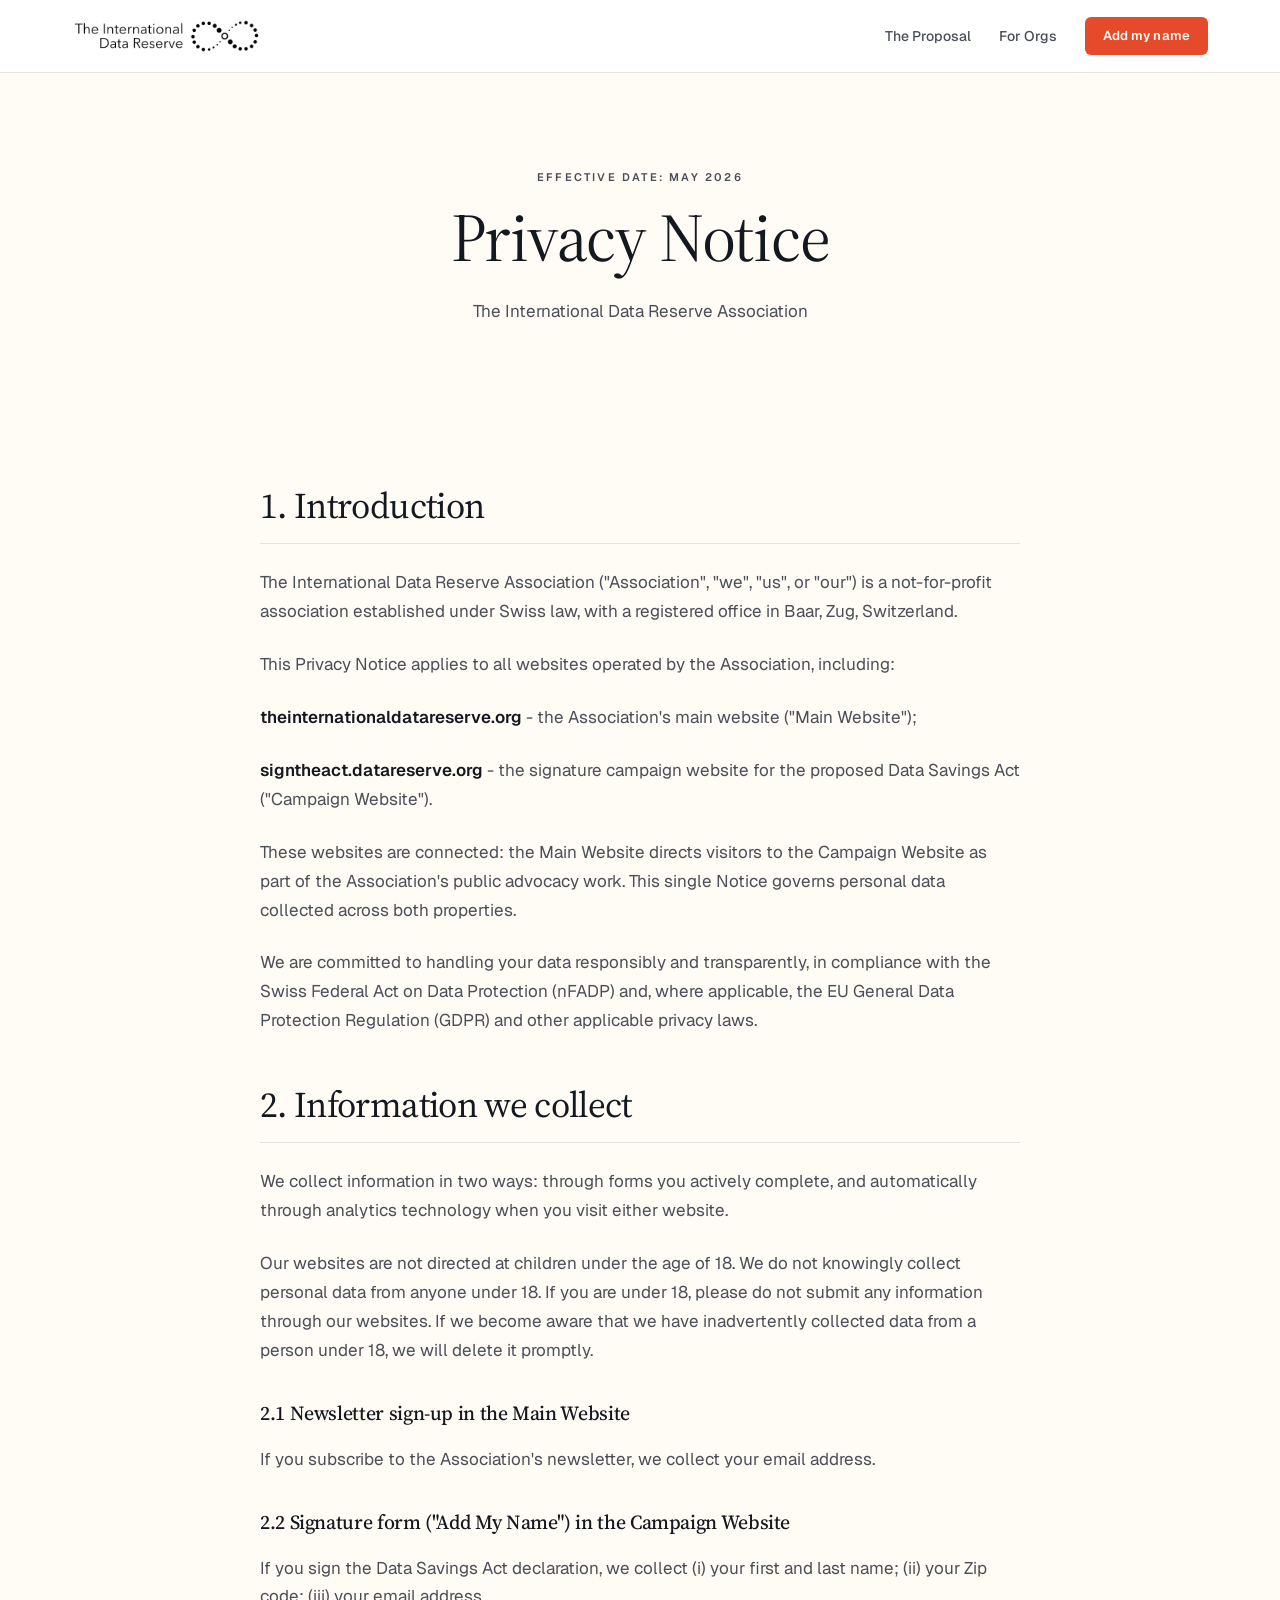
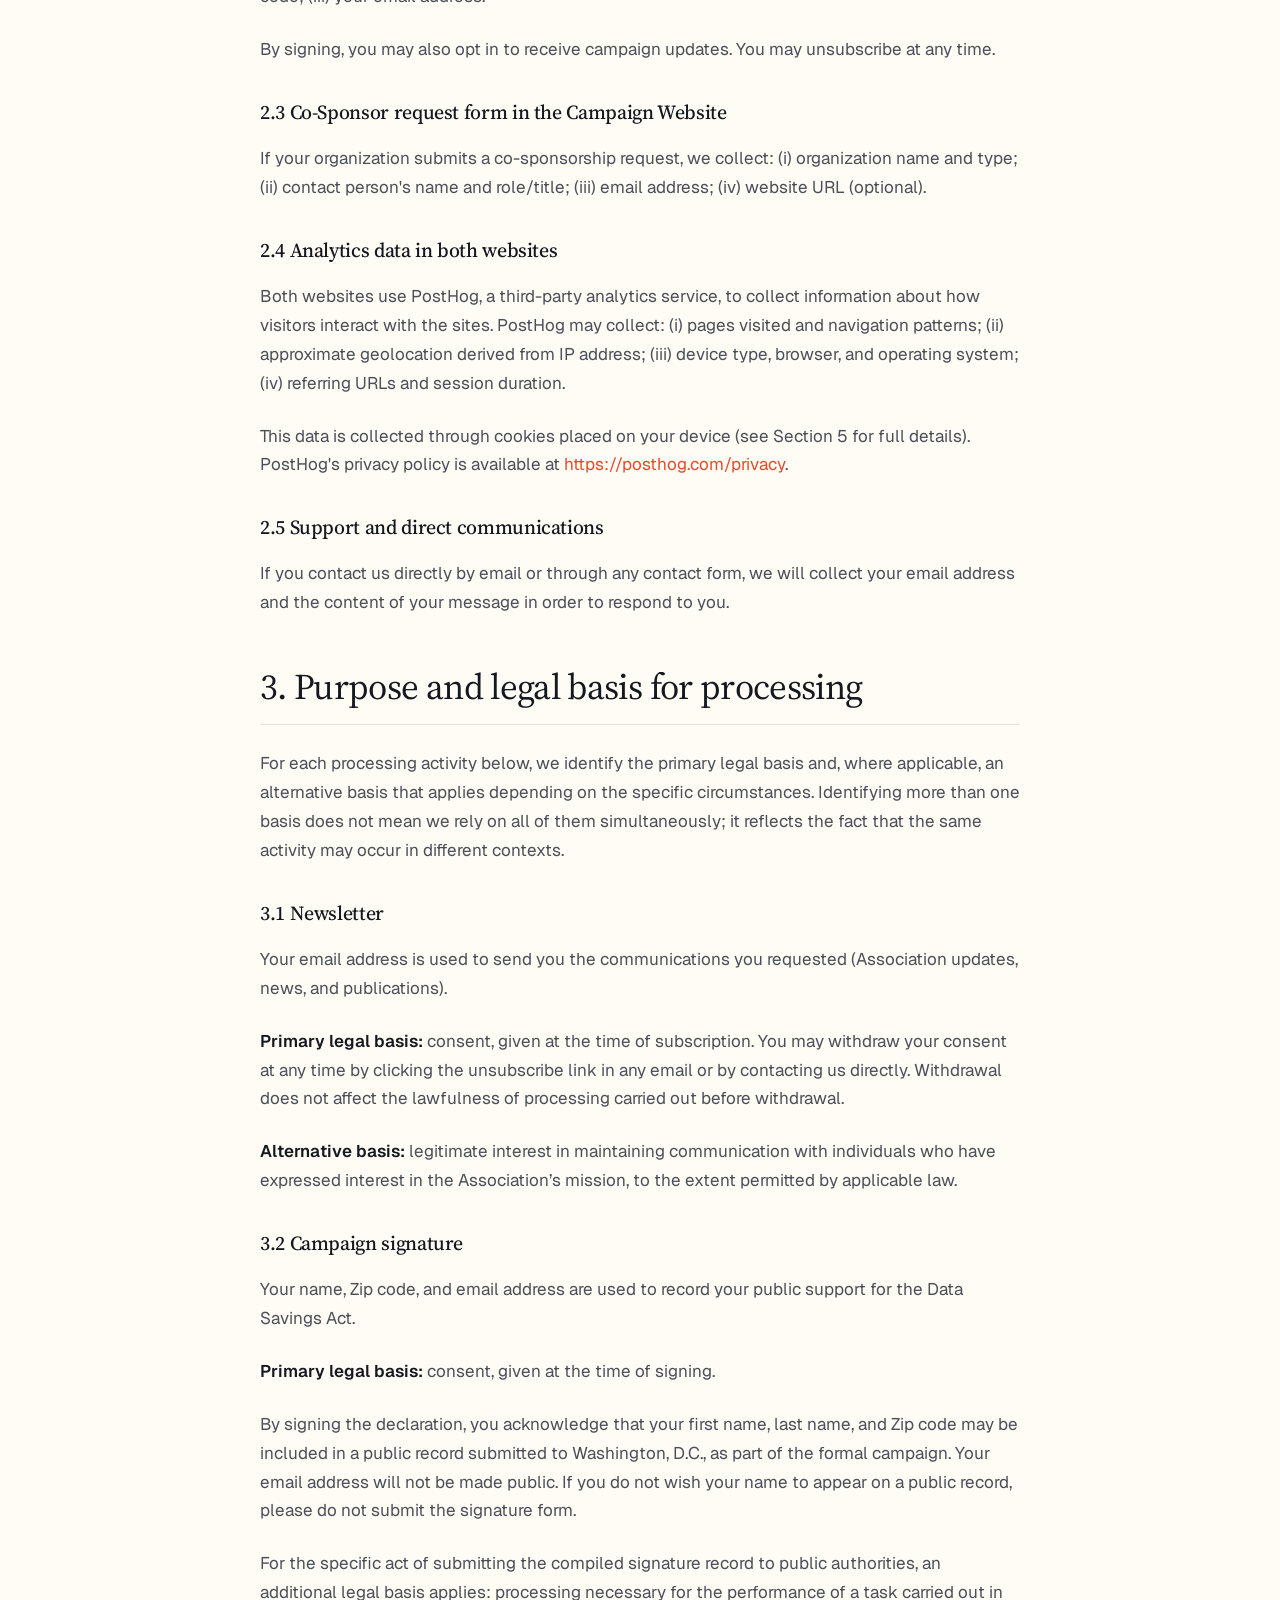
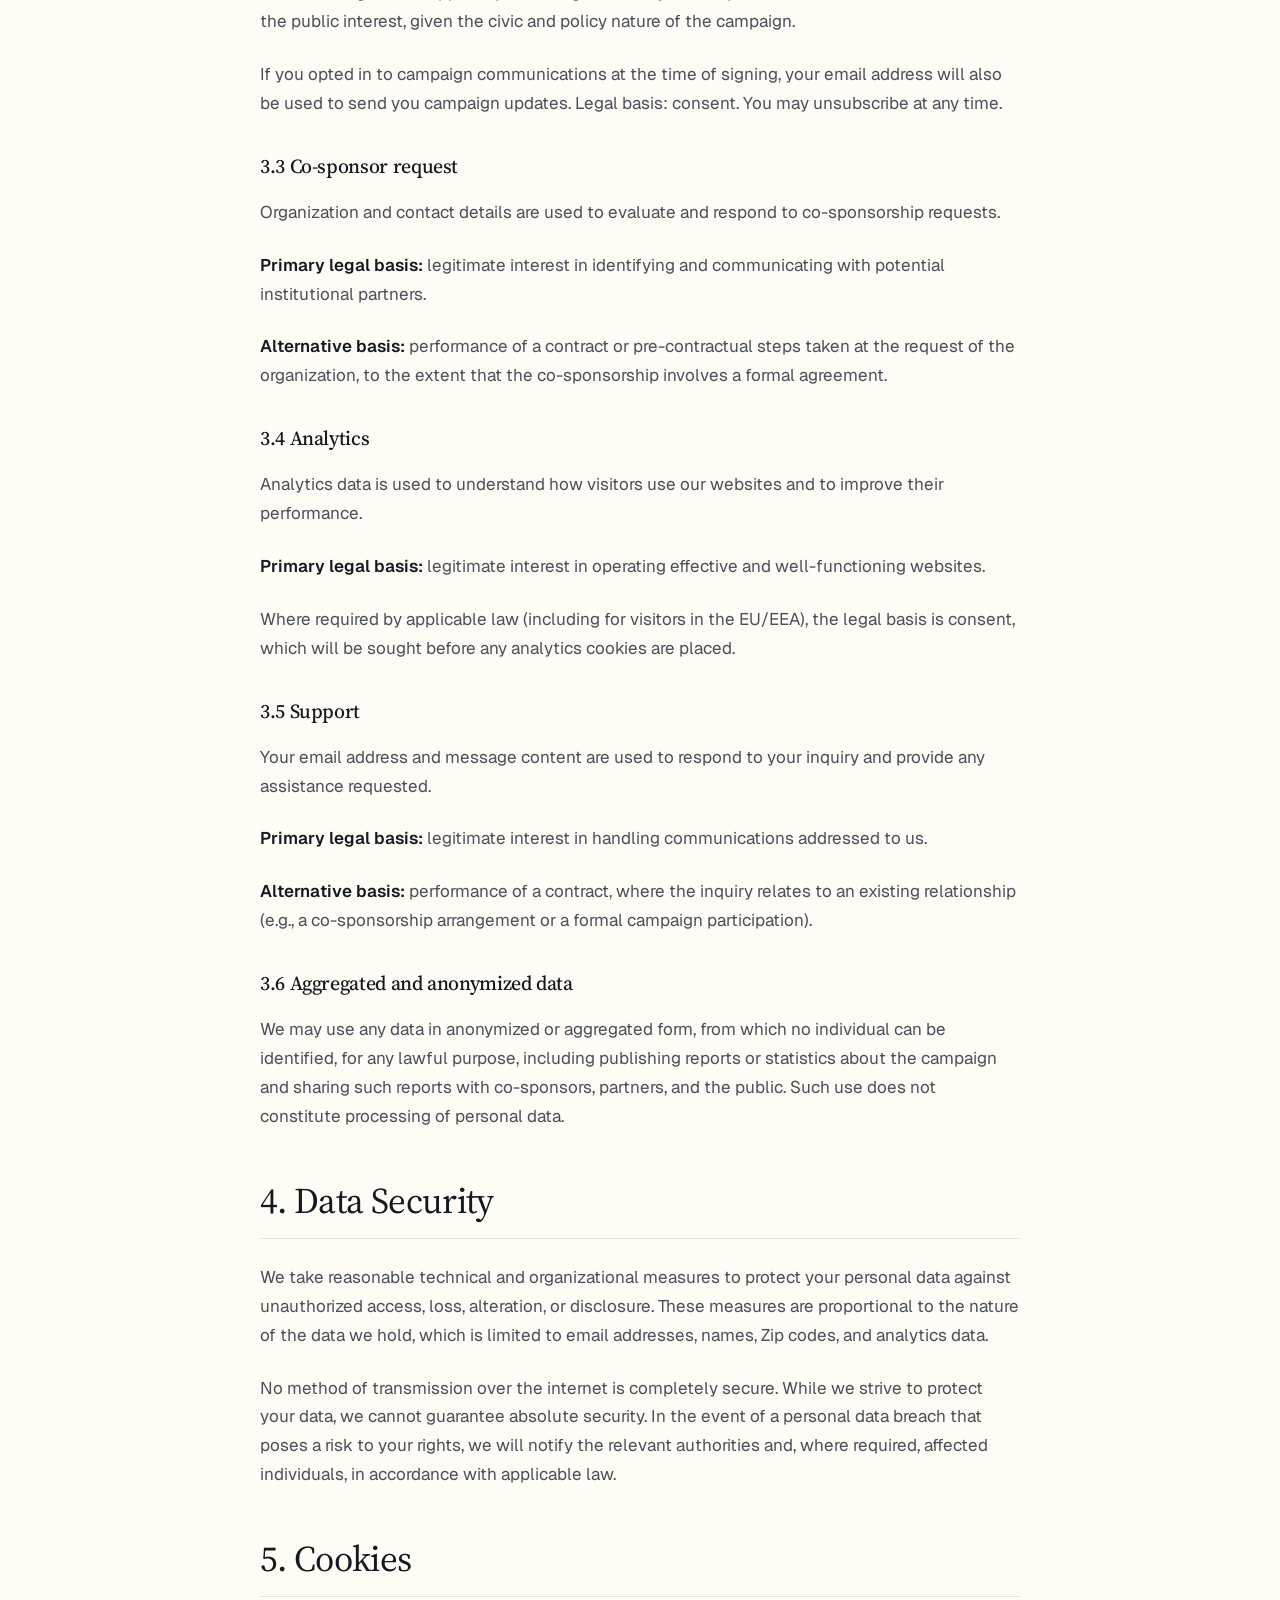
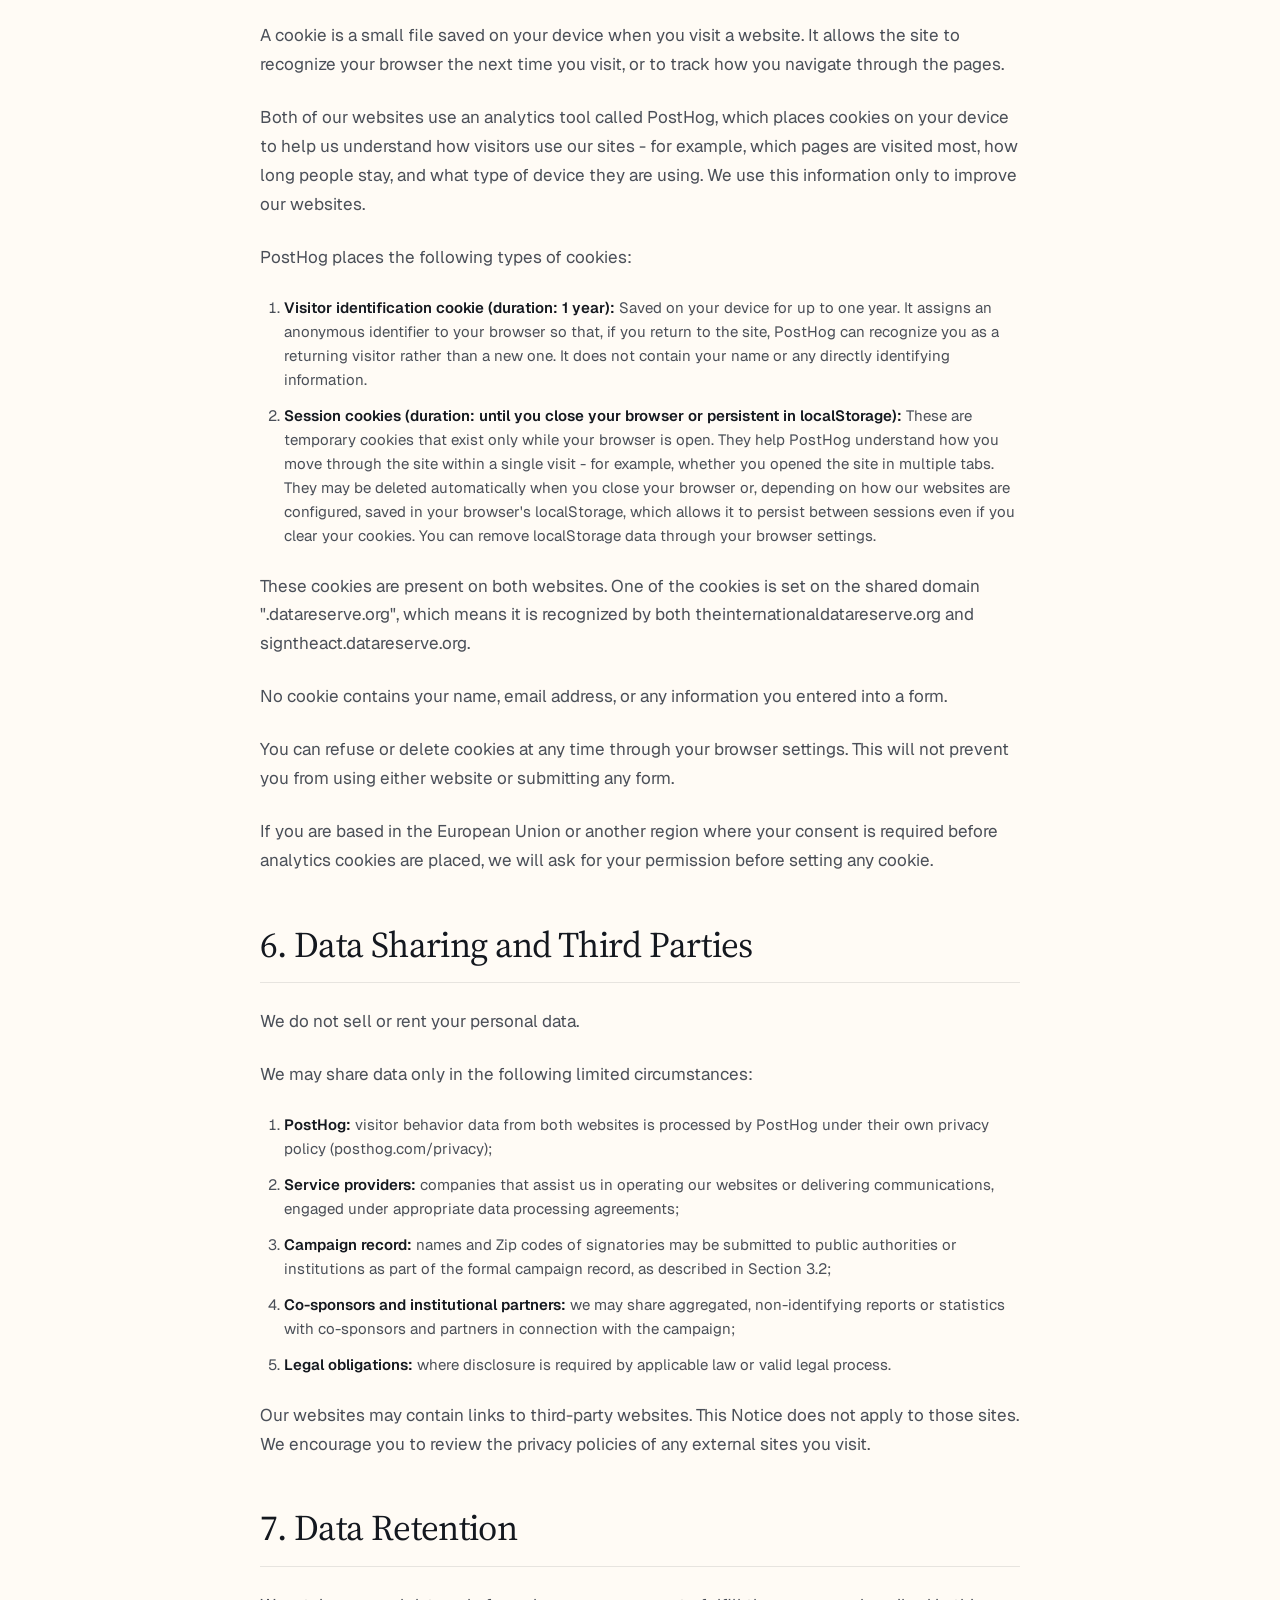
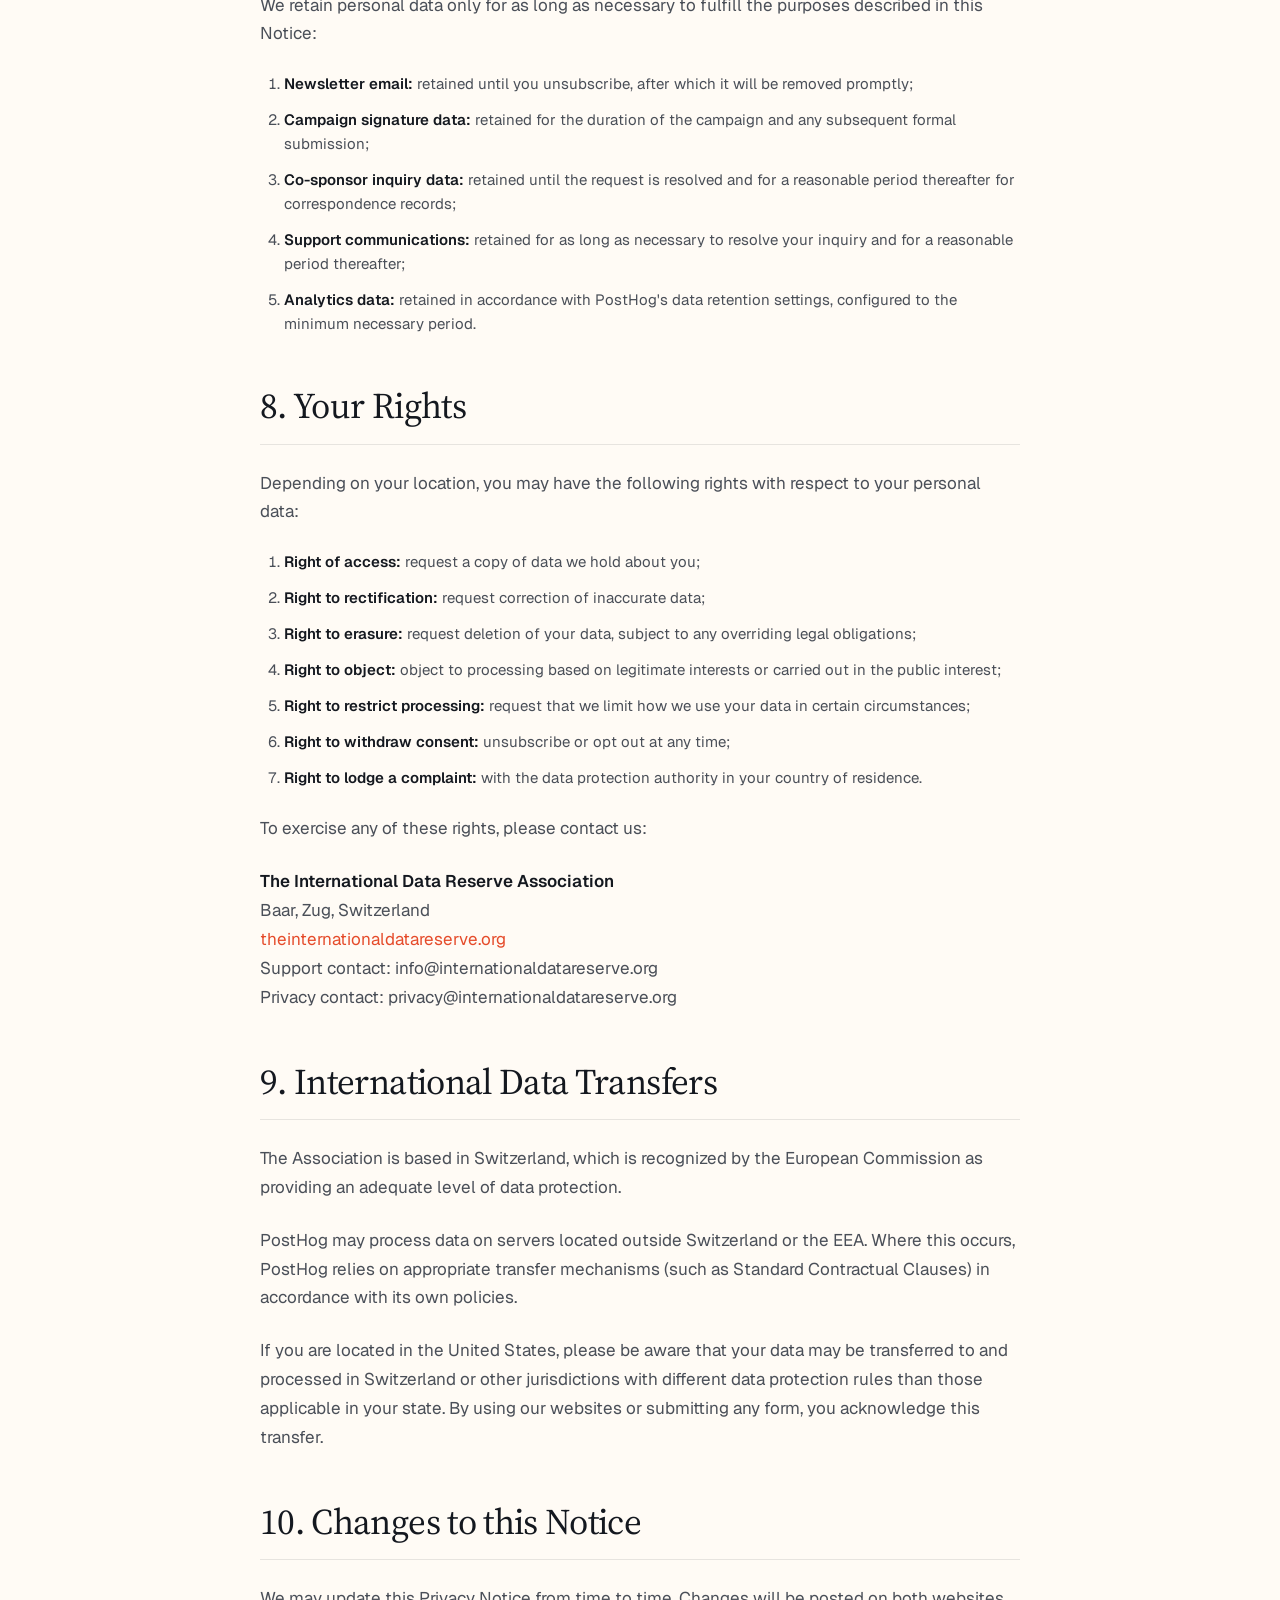
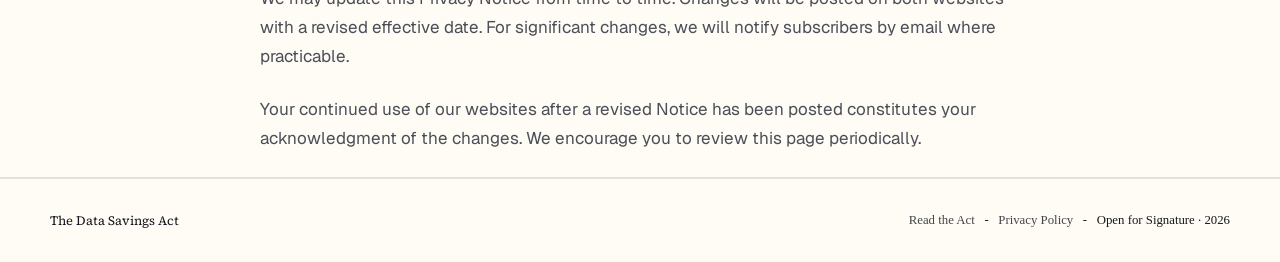
==== commit 51219c72: "Update PP" ====
--- a/privacy-policy.html
+++ b/privacy-policy.html
@@ -1,47 +1,26 @@
 <!DOCTYPE html>
 <html lang="en">
-
 <head>
-  <meta charset="UTF-8">
-  <meta name="viewport" content="width=device-width, initial-scale=1.0">
-  <title>The Data Savings Act | Sign The Act</title>
-  <meta name="description" content="You trained for a career. Your career trained an AI. Sign the Data Savings Act.">
-
-  <link rel="preconnect" href="https://fonts.googleapis.com">
-  <link rel="preconnect" href="https://fonts.gstatic.com" crossorigin>
-  <link
-    href="https://fonts.googleapis.com/css2?family=Source+Serif+4:opsz,wght@8..60,300..700&family=Geist:wght@300..700&display=swap"
-    rel="stylesheet">
+<meta charset="UTF-8">
+<meta name="viewport" content="width=device-width, initial-scale=1.0">
+<title>Privacy Policy | IDR International Data Reserve</title>
+
+<!-- Favicon and Icons -->
 <link rel="icon" type="image/png" href="assets/icons/favicon-light.png?v=4" media="(prefers-color-scheme: light)">
 <link rel="icon" type="image/png" href="assets/icons/favicon-dark.png?v=4" media="(prefers-color-scheme: dark)">
 <link rel="apple-touch-icon" href="assets/icons/favicon-dark.png?v=4">
 <link rel="manifest" href="assets/icons/site.webmanifest?v=4">
 
-  <!-- Social Media Meta Tags -->
-  <meta property="og:title" content="The Data Savings Act">
-  <meta property="og:description" content="Machines Don't Die. Own Your Data. Save Your Future.">
-  <meta property="og:type" content="website">
-  <meta id="og-url" property="og:url" content="https://signtheact.datareserve.org">
-  <meta property="og:site_name" content="Data Savings Act">
-  <meta id="og-image" property="og:image" content="https://signtheact.datareserve.org/assets/img/share-option-1.jpg">
-  <meta property="og:image:secure_url" content="https://signtheact.datareserve.org/assets/img/share-option-1.jpg">
-  <meta property="og:image:type" content="image/jpeg">
-  <meta property="og:image:width" content="1600">
-  <meta property="og:image:height" content="1600">
-  
-  <!-- Twitter -->
-  <meta name="twitter:card" content="summary_large_image">
-  <meta name="twitter:title" content="The Data Savings Act">
-  <meta name="twitter:description" content="Machines Don't Die. Own Your Data. Save Your Future.">
-  <meta id="twitter-image" name="twitter:image" content="https://signtheact.datareserve.org/assets/img/share-option-1.jpg">
-
-  <style>
+<!-- Fonts and Styles -->
+<link rel="preconnect" href="https://fonts.googleapis.com">
+<link rel="preconnect" href="https://fonts.gstatic.com" crossorigin>
+<link href="https://fonts.googleapis.com/css2?family=Source+Serif+4:opsz,wght@8..60,300..700&family=Geist:wght@300..700&display=swap" rel="stylesheet">
+
+<style>
     :root {
-  --logo-dw-transparent: url("[data-uri]");
-  --logo-idr-url: url('assets/img/logo-idr.png');
-      --paper: #FFFFFF;
-      --paper-soft: #F4F1E8;
-      --paper-line: #E8E3D4;
+      --paper: #FFFBF5;
+      --paper-soft: #FBF6F0;
+      --paper-line: rgba(20, 24, 31, 0.06);
       --ink: #14181F;
       --ink-soft: #4A4F58;
       --ink-mute: #8B8F96;
@@ -82,6 +61,29 @@
       color: var(--paper);
     }
 
+    /* ===== LAYOUT ===== */
+    .container {
+      max-width: 1100px;
+      margin: 0 auto;
+      padding: 0 32px;
+    }
+
+    section {
+      position: relative;
+      padding: 96px 0;
+    }
+
+    /* ===== TYPOGRAPHY ===== */
+    h1,
+    h2,
+    h3,
+    h4 {
+      font-family: var(--serif);
+      font-weight: 500;
+      color: var(--ink);
+      letter-spacing: -0.018em;
+    }
+
     /* ===== NAV ===== */
     .nav {
       position: sticky;
@@ -102,23 +104,21 @@
       justify-content: space-between;
     }
 
-    .brand {
-      font-family: var(--serif);
-      font-weight: 500;
-      font-size: 18px;
-      letter-spacing: -0.005em;
-      text-decoration: none;
-      color: var(--ink);
+    .act-logo {
       display: flex;
       align-items: center;
-      gap: 10px;
-    }
-
-    .brand-mark {
-      width: 8px;
-      height: 8px;
-      border-radius: 50%;
-      background: var(--coral);
+      flex-shrink: 0;
+    }
+
+    .act-logo-mark {
+      display: flex;
+      align-items: center;
+    }
+
+    .act-logo-mark img {
+      height: 40px;
+      width: auto;
+      display: block;
     }
 
     .nav-links {
@@ -155,818 +155,108 @@
       color: var(--paper) !important;
     }
 
-    /* ===== ACT TOPBAR (LOGO + TITLE + SIGN BUTTON) ===== */
-    .act-topbar {
-      display: flex;
-      align-items: center;
-      gap: 12px;
-    }
-
-    .act-logo {
-      display: flex;
-      align-items: center;
-      flex-shrink: 0;
-    }
-
-    .act-logo-mark {
-      display: flex;
-      align-items: center;
-    }
-
-    .act-logo-mark img {
-      height: 40px;
-      width: auto;
-      display: block;
-    }
-
-    .act-topbar-title {
-      font-family: var(--serif);
-      font-weight: 500;
-      font-size: 16px;
-      color: var(--ink);
-      text-decoration: none;
-      letter-spacing: -0.005em;
-      white-space: nowrap;
-      transition: color 0.2s;
-    }
-
-    .act-topbar-title:hover {
-      color: var(--coral);
-    }
-
-    .act-sign-top {
-      background: transparent;
-      border: 1px solid var(--line-strong);
-      border-radius: 6px;
-      padding: 7px 16px;
-      font-family: var(--sans);
-      font-size: 13px;
-      font-weight: 600;
-      color: var(--ink);
-      cursor: pointer;
-      transition: all 0.2s;
-      white-space: nowrap;
-    }
-
-    .act-sign-top:hover {
-      background: var(--coral);
-      border-color: var(--coral);
-      color: var(--paper);
-    }
-
-    /* ===== LAYOUT ===== */
-    .container {
-      max-width: 1100px;
-      margin: 0 auto;
-      padding: 0 32px;
-    }
-
-    section {
-      position: relative;
-      padding: 96px 0;
-    }
-
-    /* ===== EYEBROW ===== */
-    .eyebrow {
-      display: inline-flex;
-      align-items: center;
-      gap: 10px;
-      font-size: 11px;
-      font-weight: 600;
-      letter-spacing: 0.2em;
-      text-transform: uppercase;
-      color: var(--ink-soft);
-      margin-bottom: 24px;
-    }
-
-    .eyebrow::before {
-      content: '';
-      width: 5px;
-      height: 5px;
-      border-radius: 50%;
-      background: var(--coral);
-    }
-
-    /* ===== TYPOGRAPHY ===== */
-    h1,
-    h2,
-    h3,
-    h4 {
-      font-family: var(--serif);
-      font-weight: 500;
-      color: var(--ink);
-      letter-spacing: -0.018em;
-    }
-
-    .h-display {
+    /* ===== PRIVACY PAGE ===== */
+    .privacy-hero {
+      padding: 96px 0 110px;
+      background: var(--paper);
+      text-align: center;
+    }
+
+    .privacy-hero h1 {
       font-size: clamp(40px, 6vw, 68px);
       line-height: 1.04;
       font-weight: 400;
       font-variation-settings: "opsz" 60;
-    }
-
-    .h-display .accent {
-      color: var(--burgundy);
-      font-style: normal;
-      font-weight: 500;
-    }
-
-    .h-sub {
-      font-family: var(--serif);
-      font-size: clamp(22px, 2.4vw, 30px);
-      line-height: 1.25;
-      color: var(--ink-soft);
-      font-weight: 400;
-      margin-top: 14px;
-      font-variation-settings: "opsz" 32;
-    }
-
-    .h-section {
-      font-size: clamp(32px, 4.4vw, 50px);
-      line-height: 1.08;
-      font-weight: 400;
-      font-variation-settings: "opsz" 48;
-    }
-
-    .h-section .accent {
-      color: var(--burgundy);
-      font-style: normal;
-      font-weight: 500;
-    }
-
-    .lede {
+      margin-bottom: 1.5rem;
+    }
+
+    .privacy-hero .lede {
       font-size: 17px;
       line-height: 1.7;
       color: var(--ink-soft);
-      margin-top: 28px;
+      margin: 0;
+    }
+
+    .effective-date {
+      font-family: var(--sans);
+      font-size: 11px;
+      color: var(--ink-soft);
+      text-transform: uppercase;
+      letter-spacing: 0.2em;
+      font-weight: 600;
+      margin-bottom: 1rem;
+    }
+
+    .privacy-body {
+      padding: 0;
+      background: var(--paper);
+    }
+
+    .privacy-container {
+      max-width: 760px;
+      margin: 0 auto;
+    }
+
+    .privacy-container h2 {
+      font-family: var(--serif);
+      font-size: clamp(28px, 3vw, 36px);
+      line-height: 1.2;
+      margin: 3rem 0 1.5rem;
+      padding-bottom: 1rem;
+      border-bottom: 1px solid var(--line);
       font-weight: 400;
-    }
-
-    .lede+.lede {
-      margin-top: 18px;
-    }
-
-    .lede strong {
+      font-variation-settings: "opsz" 32;
+    }
+
+    .privacy-container h3 {
+      font-family: var(--serif);
+      font-size: 20px;
+      margin: 2rem 0 1rem;
+      color: var(--ink);
+      font-weight: 500;
+      font-variation-settings: "opsz" 24;
+    }
+
+    .privacy-container p {
+      margin-bottom: 1.5rem;
+      color: var(--ink-soft);
+      line-height: 1.7;
+      font-size: 17px;
+    }
+
+    .privacy-container ul,
+    .privacy-container ol {
+      margin-bottom: 1.5rem;
+      padding-left: 1.5rem;
+    }
+
+    .privacy-container li {
+      margin-bottom: 0.75rem;
+      color: var(--ink-soft);
+      line-height: 1.6;
+      font-size: 15px;
+    }
+
+    .privacy-container strong {
       color: var(--ink);
       font-weight: 600;
     }
 
-    /* ===== BUTTONS ===== */
-    .btn-row {
-      display: flex;
-      gap: 12px;
-      margin-top: 36px;
-      flex-wrap: wrap;
-    }
-
-    .btn {
-      display: inline-flex;
-      align-items: center;
-      gap: 8px;
-      padding: 14px 22px;
-      border-radius: 6px;
-      font-family: var(--sans);
-      font-size: 14px;
-      font-weight: 600;
-      letter-spacing: 0.01em;
+    .privacy-container a {
+      color: var(--coral);
       text-decoration: none;
-      border: none;
-      cursor: pointer;
-      transition: all 0.2s cubic-bezier(0.2, 0.8, 0.2, 1);
-    }
-
-    .btn-primary {
-      background: var(--coral);
-      color: var(--paper);
-    }
-
-    .btn-primary:hover {
-      background: var(--coral-dark);
-      transform: translateY(-1px);
-      box-shadow: 0 12px 24px -10px rgba(229, 75, 42, 0.5);
-    }
-
-    .btn-ghost {
-      background: transparent;
-      color: var(--ink);
-      border: 1px solid var(--line-strong);
-    }
-
-    .btn-ghost:hover {
-      background: var(--ink);
-      color: var(--paper);
-      border-color: var(--ink);
-    }
-
-    .btn .arrow {
-      display: inline-block;
-      transition: transform 0.2s;
-      font-size: 15px;
-    }
-
-    .btn:hover .arrow {
-      transform: translate(2px, -2px);
-    }
-
-    /* Section-end CTA */
-    .section-cta {
-      margin-top: 56px;
-      text-align: center;
-    }
-
-    /* ===== HERO ===== */
-    .hero {
-      padding-top: 96px;
-      padding-bottom: 110px;
-      background:
-        radial-gradient(ellipse 70% 60% at 88% 18%, rgba(229, 75, 42, 0.07), transparent 60%),
-        radial-gradient(ellipse 60% 50% at 8% 82%, rgba(126, 36, 36, 0.05), transparent 60%),
-        var(--paper);
-      position: relative;
-      overflow: hidden;
-    }
-
-    .hero-inner {
-      max-width: 880px;
-      margin: 0 auto;
-      text-align: center;
-    }
-
-    .hero-inner .eyebrow {
-      margin-left: auto;
-      margin-right: auto;
-    }
-
-    .hero-inner .h-sub {
-      margin-left: auto;
-      margin-right: auto;
-      max-width: 640px;
-    }
-
-    .hero-inner .lede {
-      max-width: 660px;
-      margin-left: auto;
-      margin-right: auto;
-    }
-
-    .hero-inner .btn-row {
-      justify-content: center;
-    }
-
-    /* ===== PROPOSAL ===== */
-    .proposal {
-      background: var(--paper-soft);
-      border-top: 1px solid var(--paper-line);
-      border-bottom: 1px solid var(--paper-line);
-    }
-
-    .proposal-inner {
-      max-width: 760px;
-    }
-
-    /* ===== UBI COMPARISON ===== */
-    .ubi {
-      background: var(--paper);
-    }
-
-    .ubi-grid {
-      display: grid;
-      grid-template-columns: 1fr 1fr;
-      gap: 0;
-      margin-top: 48px;
-      max-width: 1000px;
-      border: 1px solid var(--line);
-      border-radius: 8px;
-      overflow: hidden;
-    }
-
-    .ubi-card {
-      padding: 36px 32px;
-      background: var(--paper);
-      position: relative;
-    }
-
-    .ubi-card:first-child {
-      border-right: 1px solid var(--line);
-    }
-
-    .ubi-card::before {
-      content: '';
-      position: absolute;
-      top: 0;
-      left: 0;
-      right: 0;
-      height: 3px;
-    }
-
-    .ubi-card.ubi-left::before {
-      background: var(--burgundy);
-    }
-
-    .ubi-card.ubi-right::before {
-      background: var(--forest);
-    }
-
-    .ubi-card-label {
-      display: inline-block;
-      font-size: 11px;
-      letter-spacing: 0.18em;
-      text-transform: uppercase;
-      font-weight: 600;
-      padding: 4px 10px;
-      border-radius: 4px;
-      margin-bottom: 18px;
-    }
-
-    .ubi-card.ubi-left .ubi-card-label {
-      background: rgba(126, 36, 36, 0.08);
-      color: var(--burgundy);
-    }
-
-    .ubi-card.ubi-right .ubi-card-label {
-      background: rgba(31, 71, 54, 0.08);
-      color: var(--forest);
-    }
-
-    .ubi-card h3 {
-      font-family: var(--serif);
-      font-size: 24px;
-      font-weight: 500;
-      margin-bottom: 18px;
-      letter-spacing: -0.01em;
-      font-variation-settings: "opsz" 28;
-    }
-
-    .ubi-card.ubi-left h3 {
-      color: var(--burgundy);
-    }
-
-    .ubi-card.ubi-right h3 {
-      color: var(--forest);
-    }
-
-    .ubi-card p {
-      font-size: 15px;
-      line-height: 1.6;
-      color: var(--ink-soft);
-      margin-bottom: 14px;
-    }
-
-    .ubi-card p:last-child {
-      margin-bottom: 0;
-    }
-
-    @media (max-width: 760px) {
-      .ubi-grid {
-        grid-template-columns: 1fr;
-      }
-
-      .ubi-card:first-child {
-        border-right: none;
-        border-bottom: 1px solid var(--line);
-      }
-    }
-
-    /* ===== TIMELINE ===== */
-    .timeline {
-      background: var(--paper-soft);
-      border-top: 1px solid var(--paper-line);
-      border-bottom: 1px solid var(--paper-line);
-      text-align: center;
-    }
-
-    .timeline-header {
-      max-width: 720px;
-      margin: 0 auto;
-    }
-
-    .timeline-header .eyebrow {
-      margin-left: auto;
-      margin-right: auto;
-    }
-
-    .timeline-track {
-      margin-top: 64px;
-      position: relative;
-      max-width: 720px;
-      margin-left: auto;
-      margin-right: auto;
-    }
-
-    .timeline-track::before {
-      content: '';
-      position: absolute;
-      left: 50%;
-      top: 0;
-      bottom: 0;
-      width: 1px;
-      background: var(--paper-line);
-    }
-
-    .timeline-step {
-      display: grid;
-      grid-template-columns: 1fr 60px 1fr;
-      gap: 24px;
-      align-items: center;
-      margin-bottom: 56px;
-      position: relative;
-    }
-
-    .timeline-step:last-child {
-      margin-bottom: 0;
-    }
-
-    .timeline-step-dot {
-      grid-column: 2;
-      width: 13px;
-      height: 13px;
-      border-radius: 50%;
-      background: var(--paper-soft);
-      border: 1.5px solid var(--coral);
-      margin: 0 auto;
-      position: relative;
-      z-index: 2;
-    }
-
-    .timeline-step-dot::after {
-      content: '';
-      position: absolute;
-      inset: 3px;
-      background: var(--coral);
-      border-radius: 50%;
-    }
-
-    .timeline-step-content {
-      text-align: center;
-    }
-
-    .timeline-step:nth-child(odd) .timeline-step-content {
-      grid-column: 1;
-      text-align: right;
-    }
-
-    .timeline-step:nth-child(even) .timeline-step-content {
-      grid-column: 3;
-      text-align: left;
-    }
-
-    .timeline-step-num {
-      font-family: var(--serif);
-      font-style: normal;
-      font-size: 13px;
-      color: var(--coral);
-      margin-bottom: 6px;
-      display: block;
-      font-weight: 500;
-      letter-spacing: 0.04em;
-    }
-
-    .timeline-step h4 {
-      font-family: var(--serif);
-      font-size: 24px;
-      font-weight: 500;
-      line-height: 1.2;
-      color: var(--ink);
-      margin-bottom: 8px;
-      font-variation-settings: "opsz" 28;
-    }
-
-    .timeline-step p {
-      font-size: 15px;
-      color: var(--ink-soft);
-      line-height: 1.55;
-    }
-
-    @media (max-width: 680px) {
-      .timeline-track::before {
-        left: 20px;
-      }
-
-      .timeline-step {
-        grid-template-columns: 40px 1fr;
-      }
-
-      .timeline-step-dot {
-        grid-column: 1;
-      }
-
-      .timeline-step:nth-child(odd) .timeline-step-content,
-      .timeline-step:nth-child(even) .timeline-step-content {
-        grid-column: 2;
-        text-align: left;
-      }
-    }
-
-    /* ===== SIGN DECLARATION ===== */
-    .sign {
-      background: var(--paper);
-      text-align: center;
-    }
-
-    .sign-inner {
-      max-width: 640px;
-      margin: 0 auto;
-    }
-
-    .sign-inner .eyebrow {
-      margin-left: auto;
-      margin-right: auto;
-    }
-
-    .sign h2 {
-      font-size: clamp(34px, 4.2vw, 46px);
-      line-height: 1.1;
-      font-weight: 500;
-      font-variation-settings: "opsz" 44;
-    }
-
-    .sign-sub {
-      font-size: 16px;
-      color: var(--ink-soft);
-      line-height: 1.6;
-      margin-top: 18px;
-      max-width: 540px;
-      margin-left: auto;
-      margin-right: auto;
-    }
-
-    .sign-share-row {
-      display: grid;
-      grid-template-columns: 1fr 1fr;
-      gap: 14px;
-      margin: 44px auto 0;
-      max-width: 540px;
-    }
-
-    .sign-share-img {
-      aspect-ratio: 1.91 / 1;
-      border-radius: 6px;
-      background: var(--paper-soft);
-      background-size: cover;
-      background-position: center;
-      background-repeat: no-repeat;
-      border: 1px solid var(--paper-line);
-      box-shadow: 0 6px 14px -8px rgba(20, 24, 31, 0.2);
-      transition: transform 0.25s;
-    }
-
-    .sign-share-img:hover {
-      transform: translateY(-2px);
-    }
-
-    .sign-share-1 {
-      background-image: url('https://datasavingsact.drumwave.com/assets/img/share-option-1.jpg');
-    }
-
-    .sign-share-2 {
-      background-image: url('https://datasavingsact.drumwave.com/assets/img/share-option-2.jpg');
-    }
-
-    .sign-share-caption {
-      font-size: 11px;
-      letter-spacing: 0.16em;
-      text-transform: uppercase;
-      color: var(--ink-mute);
-      margin-top: 14px;
-      font-weight: 500;
-    }
-
-    .sign-quote {
-      background: var(--paper-soft);
-      border-left: 3px solid var(--coral);
-      border-radius: 0 8px 8px 0;
-      padding: 24px 28px;
-      margin: 44px auto 36px;
-      max-width: 580px;
-      font-family: var(--serif);
-      font-size: 17px;
-      line-height: 1.55;
-      color: var(--ink);
-      font-weight: 400;
-      font-style: normal;
-      text-align: left;
-      font-variation-settings: "opsz" 20;
-    }
-
-    .sign-form {
-      display: grid;
-      grid-template-columns: 1fr 1fr;
-      gap: 12px;
-      max-width: 520px;
-      margin: 0 auto;
-    }
-
-    .sign-form input {
-      background: var(--paper);
-      border: 1px solid var(--line);
-      border-radius: 6px;
-      padding: 14px 16px;
-      font-family: var(--sans);
-      font-size: 15px;
-      color: var(--ink);
-      transition: border-color 0.2s;
-    }
-
-    .sign-form input::placeholder {
-      color: var(--ink-mute);
-    }
-
-    .sign-form input:focus {
-      outline: none;
-      border-color: var(--coral);
-    }
-
-    .sign-form button {
-      grid-column: 1 / -1;
-      background: var(--coral);
-      color: var(--paper);
-      border: none;
-      border-radius: 6px;
-      padding: 15px;
-      font-family: var(--sans);
-      font-size: 15px;
-      font-weight: 600;
-      cursor: pointer;
-      transition: all 0.2s;
-      display: inline-flex;
-      align-items: center;
-      justify-content: center;
-      gap: 8px;
-    }
-
-    .sign-form button:hover {
-      background: var(--coral-dark);
-      transform: translateY(-1px);
-    }
-
-    .sign-fine {
-      font-size: 13px;
-      color: var(--ink-mute);
-      line-height: 1.5;
-      margin-top: 22px;
-      max-width: 480px;
-      margin-left: auto;
-      margin-right: auto;
-    }
-
-    /* ===== STUDENT ORGS ===== */
-    .orgs {
-      background: var(--paper-soft);
-      border-top: 1px solid var(--paper-line);
-      border-bottom: 1px solid var(--paper-line);
-    }
-
-    .orgs-sub {
-      font-size: 16px;
-      color: var(--ink-soft);
-      margin-top: 8px;
-    }
-
-    .orgs-grid {
-      display: grid;
-      grid-template-columns: repeat(3, 1fr);
-      gap: 14px;
-      margin-top: 40px;
-    }
-
-    .org-card {
-      background: var(--paper);
-      border: 1px solid var(--paper-line);
-      border-radius: 8px;
-      padding: 26px 24px;
-      transition: all 0.2s cubic-bezier(0.2, 0.8, 0.2, 1);
-      position: relative;
-    }
-
-    .org-card::before {
-      content: '';
-      position: absolute;
-      top: 0;
-      left: 0;
-      right: 0;
-      height: 2px;
-      background: var(--coral);
-      transform: scaleX(0);
-      transform-origin: left;
-      transition: transform 0.3s;
-      border-radius: 8px 8px 0 0;
-    }
-
-    .org-card:hover {
-      border-color: var(--line-strong);
-      transform: translateY(-2px);
-      box-shadow: 0 12px 28px -16px rgba(20, 24, 31, 0.18);
-    }
-
-    .org-card:hover::before {
-      transform: scaleX(1);
-    }
-
-    .org-card h3 {
-      font-family: var(--serif);
-      font-size: 20px;
-      font-weight: 500;
-      margin-bottom: 12px;
-      color: var(--ink);
-      font-variation-settings: "opsz" 24;
-    }
-
-    .org-card p {
-      font-size: 14.5px;
-      color: var(--ink-soft);
-      line-height: 1.6;
-    }
-
-    .orgs-cta {
-      margin-top: 48px;
-      padding-top: 40px;
-      border-top: 1px solid var(--paper-line);
-      display: grid;
-      grid-template-columns: auto 1fr;
-      gap: 32px;
-      align-items: center;
-    }
-
-    .orgs-cta-text {
-      font-size: 15px;
-      color: var(--ink-soft);
-      line-height: 1.6;
-      max-width: 460px;
-    }
-
-    @media (max-width: 760px) {
-      .orgs-grid {
-        grid-template-columns: 1fr;
-      }
-
-      .orgs-cta {
-        grid-template-columns: 1fr;
-        gap: 16px;
-      }
-    }
-
-    /* ===== FINAL CTA ===== */
-    .final {
-      background: var(--ink);
-      color: var(--paper);
-      text-align: center;
-      padding: 96px 0;
-      position: relative;
-      overflow: hidden;
-    }
-
-    .final::before {
-      content: '';
-      position: absolute;
-      inset: 0;
-      background:
-        radial-gradient(circle at 30% 30%, rgba(229, 75, 42, 0.22), transparent 50%),
-        radial-gradient(circle at 70% 70%, rgba(31, 71, 54, 0.15), transparent 50%);
-      pointer-events: none;
-    }
-
-    .final-inner {
-      position: relative;
-      z-index: 2;
-    }
-
-    .final h2 {
-      font-size: clamp(32px, 4.2vw, 46px);
-      line-height: 1.15;
-      font-weight: 400;
-      color: var(--paper);
-      font-variation-settings: "opsz" 44;
-    }
-
-    .final h2 .accent {
-      color: var(--coral);
-      font-style: normal;
-      font-weight: 500;
-    }
-
-    .final-sub {
-      font-size: 16px;
-      color: rgba(255, 255, 255, 0.65);
-      margin-top: 14px;
-    }
-
-    .final .btn-primary {
-      margin-top: 30px;
-      background: var(--coral);
-      color: var(--paper);
-    }
-
-    .final .btn-primary:hover {
-      background: var(--coral-dark);
-      color: var(--paper);
-      box-shadow: 0 14px 32px -10px rgba(229, 75, 42, 0.5);
+      transition: color 0.2s;
+    }
+
+    .privacy-container a:hover {
+      color: var(--coral-dark);
     }
 
     /* ===== FOOTER ===== */
     footer {
       padding: 32px 0;
       background: var(--paper);
-      border-top: 2px solid rgba(0,0,0,0.1);
+      border-top: 2px solid rgba(0, 0, 0, 0.1);
       color: var(--ink);
     }
 
@@ -979,9 +269,9 @@
       padding: 0 50px;
     }
 
-    footer .container > div,
+    footer .container>div,
     footer .left {
-      font-family: 'Fraunces', serif;
+      font-family: 'Source Serif 4', serif;
       font-size: 0.80rem;
       line-height: 1.5;
       color: var(--ink);
@@ -996,20 +286,32 @@
       color: var(--coral);
     }
 
-    footer .container > div:last-child {
+    footer .container>div:last-child {
       white-space: nowrap;
       flex-shrink: 0;
     }
 
-    footer .container > div:last-child a {
+    footer .container>div:last-child a {
       text-decoration: none;
       color: inherit;
       opacity: 0.8;
     }
 
-    footer .container > div:last-child a:hover {
+    footer .container>div:last-child a:hover {
       opacity: 1;
       color: var(--coral);
+    }
+
+    @media (max-width: 600px) {
+      .privacy-hero {
+        padding: 64px 0 60px;
+      }
+      .privacy-hero h1 {
+        font-size: 32px;
+      }
+      section {
+        padding: 64px 0;
+      }
     }
 
     @media (max-width: 520px) {
@@ -1017,630 +319,65 @@
         flex-direction: column;
         gap: 15px;
         text-align: center;
-        padding: 0 50px;
+        padding: 0 32px;
       }
-    }
-
-    /* ===== ANIMATIONS ===== */
-    .reveal {
-      opacity: 0;
-      transform: translateY(20px);
-      transition: opacity 0.8s cubic-bezier(0.2, 0.8, 0.2, 1),
-        transform 0.8s cubic-bezier(0.2, 0.8, 0.2, 1);
-    }
-
-    .reveal.in {
-      opacity: 1;
-      transform: translateY(0);
-    }
-
-    @media (prefers-reduced-motion: reduce) {
-
-      *,
-      *::before,
-      *::after {
-        animation-duration: 0.01ms !important;
-        transition-duration: 0.01ms !important;
+      footer .container>div:last-child {
+        white-space: normal;
       }
     }
-    /* Share section */
-    .act-share {
-      max-width: 1080px;
-      margin: 0 auto;
-      padding-top: 60px;
-      padding-bottom: 60px;
-    }
-    .act-share-header {
-      text-align: center;
-      margin-bottom: 40px;
-    }
-    .act-share-card {
-      background: transparent;
-      padding: 0;
-      max-width: 320px;
-      margin: 0 auto 20px;
-      line-height: 0;
-      display: block;
-    }
-    .act-share-card img {
-      width: 100%;
-      height: auto;
-      display: block;
-    }
-    .share-selector {
-      display: flex;
-      justify-content: center;
-      gap: 24px;
-      margin-bottom: 20px;
-    }
-    .selector-btn {
-      background: transparent;
-      border: none;
-      padding: 0;
-      cursor: pointer;
-      transition: all 0.2s;
-      display: flex;
-      flex-direction: column;
-      align-items: center;
-      gap: 10px;
-    }
-    .selector-preview {
-      width: 72px;
-      height: 90px;
-      border-radius: 6px;
-      border: 2px solid #d9d3c5;
-      transition: all 0.2s;
-      display: flex;
-      flex-direction: column;
-      align-items: center;
-      padding: 0;
-      gap: 0;
-      box-shadow: 0 4px 10px rgba(0,0,0,0.05);
-      position: relative;
-      overflow: hidden;
-    }
-    .selector-btn.active .selector-preview {
-      border-color: #ce1126;
-      box-shadow: 0 8px 20px rgba(206, 17, 38, 0.2);
-      transform: translateY(-4px);
-    }
-    .selector-label {
-      font-family: var(--sans);
-      font-size: 10px;
-      font-weight: 700;
-      letter-spacing: 0.05em;
-      text-transform: uppercase;
-      color: #7a6e54;
-    }
-    .selector-btn.active .selector-label {
-      color: #ce1126;
-    }
-    .act-share-buttons {
-      display: flex;
-      justify-content: center;
-      gap: 8px;
-      flex-wrap: wrap;
-    }
-    .share-icon {
-      width: 44px;
-      height: 44px;
-      border-radius: 50%;
-      border: none;
-      display: inline-flex;
-      align-items: center;
-      justify-content: center;
-      cursor: pointer;
-      color: #fff;
-      transition: transform 0.15s, box-shadow 0.15s, filter 0.15s;
-      padding: 0;
-    }
-    .share-icon:hover {
-      transform: translateY(-2px);
-      box-shadow: 0 4px 12px rgba(0,0,0,0.18);
-      filter: brightness(1.08);
-    }
-    .share-icon svg { display: block; }
-    .share-x { background: #000000; }
-    .share-fb { background: #1877F2; }
-    .share-ig {
-      background: radial-gradient(circle at 30% 107%, #fdf497 0%, #fdf497 5%, #fd5949 45%, #d6249f 60%, #285AEB 90%);
-    }
-    .share-li { background: #0A66C2; }
-    .share-link {
-      background: #e9e4d6;
-      color: #1a1a1a;
-      border: 1px solid #d0c9b0;
-    }
-    .share-link:hover { background: #ddd6c2; }
-/* ============================================================================
-   MODALS & CO-SPONSOR FORM
-   ============================================================================ */
-.modal-bg {
-  position: fixed;
-  inset: 0;
-  background: rgba(0,0,0,0.85);
-  display: none;
-  align-items: flex-start;
-  justify-content: center;
-  z-index: 1000;
-  padding: 32px;
-  overflow-y: auto;
-  backdrop-filter: blur(8px);
-  transition: opacity 0.3s ease;
-}
-
-.modal-bg.open { display: flex; }
-
-.modal {
-  background: #f6f2ea;
-  max-width: 520px;
-  width: 100%;
-  margin: auto;
-  padding: 32px;
-  text-align: center;
-  position: relative;
-  color: #1a1a1a;
-  box-shadow: 0 30px 90px rgba(0,0,0,0.3);
-  border: 1px solid rgba(255,255,255,0.4);
-  backdrop-filter: blur(5px);
-  animation: modalIn 0.4s cubic-bezier(0.16, 1, 0.3, 1);
-}
-
-.modal-wide {
-  max-width: 600px;
-  padding: 40px;
-}
-
-@keyframes modalIn {
-  from { opacity: 0; transform: translateY(20px) scale(0.98); }
-  to { opacity: 1; transform: translateY(0) scale(1); }
-}
-
-.modal-close {
-  position: absolute;
-  top: 14px;
-  right: 14px;
-  background: transparent;
-  border: none;
-  font-size: 24px;
-  cursor: pointer;
-  color: #888;
-}
-
-.modal-check {
-  font-family: 'Fraunces', serif;
-  font-size: 40px;
-  color: #b8231c;
-  line-height: 1;
-  margin-bottom: 8px;
-}
-
-.modal h2 {
-  font-family: 'Fraunces', serif;
-  font-weight: 500;
-  font-size: 30px;
-  margin-bottom: 10px;
-  color: #1a1a1a;
-}
-
-.modal p {
-  font-family: 'Fraunces', serif;
-  font-size: 15px;
-  color: #7a6e54;
-  margin-bottom: 16px;
-  line-height: 1.5;
-}
-
-.cosponsor-modal-kicker {
-  font-family: 'JetBrains Mono', monospace;
-  font-size: 10px;
-  letter-spacing: 0.14em;
-  text-transform: uppercase;
-  color: #b8231c;
-  margin-bottom: 12px;
-}
-
-.act-cosponsor-form {
-  max-width: none;
-  margin: 0;
-  text-align: left;
-}
-
-.cs-row {
-  display: flex;
-  gap: 16px;
-}
-
-@media (max-width: 640px) {
-  .cs-row { flex-direction: column; gap: 0; }
-  .modal-wide { padding: 32px 24px !important; }
-}
-
-.cs-col {
-  flex: 1;
-  min-width: 0;
-}
-
-.cs-col-narrow { flex: 0 0 200px; }
-@media (max-width: 640px) { .cs-col-narrow { flex: 1; } }
-
-.cs-col label {
-  display: block;
-  font-family: 'JetBrains Mono', monospace;
-  font-size: 10px;
-  letter-spacing: 0.14em;
-  text-transform: uppercase;
-  color: #7a6e54;
-  margin-bottom: 14px;
-}
-
-.cs-col label .req { color: #b8231c; margin-left: 2px; }
-
-.cs-col input,
-.cs-col select {
-  width: 100%;
-  padding: 11px 12px;
-  font-family: 'Fraunces', serif;
-  font-size: 15px;
-  border: 1px solid #d0cbbd;
-  background: #fff;
-  margin-bottom: 14px;
-  color: #1a1a1a;
-  appearance: none;
-  -webkit-appearance: none;
-  border-radius: 0;
-}
-
-.cs-col select {
-  background-image: url("data:image/svg+xml;utf8,<svg xmlns='http://www.w3.org/2000/svg' viewBox='0 0 12 8'><path fill='%237a6e54' d='M6 8L0 0h12z'/></svg>");
-  background-repeat: no-repeat;
-  background-position: right 14px center;
-  background-size: 10px;
-  padding-right: 36px;
-}
-
-.cs-col input:focus,
-.cs-col select:focus {
-  outline: none;
-  border-color: #b8231c;
-}
-
-.act-cosponsor-submit {
-  background: var(--coral);
-  color: var(--paper);
-  border: none;
-  border-radius: 6px;
-  padding: 15px;
-  font-family: var(--sans);
-  font-size: 15px;
-  font-weight: 600;
-  cursor: pointer;
-  transition: all 0.2s;
-  display: inline-flex;
-  align-items: center;
-  justify-content: center;
-  gap: 8px;
-  width: 100%;
-  margin-top: 8px;
-}
-
-.act-cosponsor-submit:hover {
-  background: var(--coral-dark);
-  transform: translateY(-1px);
-}
-
-.act-cosponsor-fineprint {
-  font-family: 'Fraunces', serif;
-  font-style: italic;
-  font-size: 13px;
-  color: #8e8473;
-  text-align: center;
-  margin-top: 14px;
-  line-height: 1.5;
-}
-
-/* ============================================================================
-   CO-SPONSOR MARQUEE CAROUSEL
-   ============================================================================ */
-.act-cosponsor-coalition {
-  text-align: center;
-  margin-top: 50px;
-  margin-bottom: 60px;
-}
-
-.act-cosponsor-coalition-label {
-  font-family: 'Geist', sans-serif;
-  font-size: 10px;
-  font-weight: 600;
-  letter-spacing: 0.22em;
-  text-transform: uppercase;
-  color: #8e7a4c;
-  margin-bottom: 24px;
-}
-
-.marquee {
-  position: relative;
-  overflow: hidden;
-  width: 100%;
-  mask-image: linear-gradient(to right, transparent, #000 12%, #000 88%, transparent);
-  -webkit-mask-image: linear-gradient(to right, transparent, #000 12%, #000 88%, transparent);
-}
-
-.marquee-track {
-  display: flex;
-  align-items: center;
-  gap: 64px;
-  width: max-content;
-  animation: marquee 36s linear infinite;
-  padding: 6px 32px;
-}
-
-.marquee:hover .marquee-track { 
-  animation-play-state: paused; 
-}
-
-@keyframes marquee {
-  from { transform: translateX(0); }
-  to { transform: translateX(-50%); }
-}
-
-.marquee-item {
-  flex: 0 0 auto;
-  width: 170px;
-  height: 72px;
-  display: flex;
-  align-items: center;
-  justify-content: center;
-}
-
-.logo-drumwave {
-  display: flex;
-  align-items: center;
-  gap: 12px;
-}
-
-.logo-drumwave-mark {
-  width: 44px;
-  height: 44px;
-  background-image: var(--logo-dw-transparent);
-  background-size: contain;
-  background-repeat: no-repeat;
-  background-position: center;
-  filter: grayscale(1) brightness(0.15) contrast(1.5);
-  opacity: 0.85;
-}
-
-.logo-drumwave-text {
-  font-family: 'Geist', sans-serif;
-  font-weight: 500;
-  font-size: 18px;
-  color: #1a1a1a;
-  letter-spacing: -0.01em;
-}
-
-.logo-idr {
-  width: 170px;
-  height: 56px;
-  background-image: var(--logo-idr-url);
-  background-size: contain;
-  background-repeat: no-repeat;
-  background-position: center;
-  filter: grayscale(1);
-}
-
-.act-cosponsor-placeholder {
-  border: 1.5px dashed #c0b89e;
-  background: rgba(255, 255, 255, 0.4);
-  border-radius: 4px;
-}
-.placeholder-label {
-  font-family: 'Source Serif 4', serif;
-  font-style: italic;
-  font-size: 13px;
-  line-height: 1.3;
-  color: #a89e84;
-  text-align: center;
-  letter-spacing: 0;
-  padding: 0 12px;
-}
-
-/* ===== AJUSTES MOBILE ADICIONAIS ===== */
-@media (max-width: 768px) {
-  /* 1 - Prevenir rolagem/jogo lateral */
-  html, body {
-    overflow-x: hidden;
-    max-width: 100%;
-    position: relative;
-  }
-  
-  .container {
-    max-width: 100%;
-    overflow-x: hidden;
-  }
-
-  /* 2 - Ocultar itens específicos no cabeçalho */
-  .nav-links a:not(.nav-cta) {
-    display: none !important;
-  }
-  
-  .nav-links {
-    gap: 0 !important;
-  }
-}
-
-@media (max-width: 600px) {
-  /* 3 - Alinhar o formulário principal para não estourar lateralmente */
-  .sign-form {
-    grid-template-columns: 1fr !important;
-    padding: 0 8px !important;
-    gap: 12px !important;
-  }
-  
-  .sign-form input {
-    width: 100% !important;
-  }  /* ===== PRIVACY POLICY PAGE STYLES ===== */
-  #policy {
-    padding: 120px 0 96px;
-    background: var(--paper);
-    position: relative;
-  }
-  .policy-content {
-    max-width: 800px;
-    margin: 0 auto;
-  }
-  .policy-content h1 {
-    font-size: clamp(36px, 5vw, 54px);
-    margin-bottom: 40px;
-    font-family: var(--serif);
-    font-weight: 500;
-    color: var(--ink);
-  }
-  .policy-content h2 {
-    font-size: 28px;
-    margin-top: 56px;
-    margin-bottom: 20px;
-    font-family: var(--serif);
-    font-weight: 500;
-    color: var(--coral);
-    border-bottom: 1px solid var(--line);
-    padding-bottom: 8px;
-  }
-  .policy-content h3 {
-    font-size: 20px;
-    margin-top: 36px;
-    margin-bottom: 16px;
-    font-family: var(--serif);
-    font-style: italic;
-    color: var(--ink-soft);
-  }
-  .policy-content p {
-    font-size: 16px;
-    line-height: 1.7;
-    margin-bottom: 20px;
-    color: var(--ink-soft);
-    font-family: var(--sans);
-  }
-  .policy-content ul, .policy-content ol {
-    margin-bottom: 24px;
-    padding-left: 24px;
-  }
-  .policy-content li {
-    font-size: 16px;
-    line-height: 1.7;
-    margin-bottom: 12px;
-    color: var(--ink-soft);
-    font-family: var(--sans);
-  }
-  .policy-content strong {
-    font-weight: 600;
-    color: var(--ink);
-  }
-  .policy-content .mono {
-    font-family: 'JetBrains Mono', monospace;
-    font-size: 11px;
-    letter-spacing: 0.14em;
-    text-transform: uppercase;
-    color: var(--ink-mute);
-  }
-  .hero-back-link {
-    position: absolute;
-    left: 40px;
-    top: 80px;
-    color: var(--coral);
-    text-decoration: none;
-    display: inline-flex;
-    align-items: center;
-    justify-content: center;
-    transition: transform 0.25s ease, color 0.25s ease;
-    z-index: 100;
-  }
-  .hero-back-link:hover {
-    transform: translateX(-4px);
-    color: var(--coral-dark);
-  }
-  @media (min-width: 1025px) {
-    .hero-back-link {
-      position: fixed;
-      top: 100px;
-    }
-  }
-  @media (max-width: 1340px) {
-    .hero-back-link {
-      left: 20px;
-    }
-  }
-  @media (max-width: 768px) {
-    .hero-back-link {
-      top: 20px;
-      z-index: 10;
-    }
-  }
-  .back-to-top {
-    position: fixed;
-    bottom: 40px;
-    right: 40px;
-    background: transparent;
-    color: var(--coral);
-    width: 44px;
-    height: 44px;
-    border: none;
-    display: flex;
-    align-items: center;
-    justify-content: center;
-    cursor: pointer;
-    z-index: 1000;
-    opacity: 0;
-    visibility: hidden;
-    transition: all 0.3s ease;
-  }
-  .back-to-top.visible { opacity: 1; visibility: visible; }
-  .back-to-top:hover { color: var(--coral-dark); transform: translateY(-4px); }
-  @media (max-width: 768px) { 
-    .back-to-top { bottom: 24px; right: 24px; }
-  }
-  </style>
+</style>
+
+<!-- PostHog -->
+<script>
+    !function(t,e){var o,n,p,r;e.__SV||(window.posthog && window.posthog.__loaded)||(window.posthog=e,e._i=[],e.init=function(i,s,a){function g(t,e){var o=e.split(".");2==o.length&&(t=t[o[0]],e=o[1]),t[e]=function(){t.push([e].concat(Array.prototype.slice.call(arguments,0)))}}(p=t.createElement("script")).type="text/javascript",p.crossOrigin="anonymous",p.async=!0,p.src=s.api_host.replace(".i.posthog.com","-assets.i.posthog.com")+"/static/array.js",(r=t.getElementsByTagName("script")[0]).parentNode.insertBefore(p,r);var u=e;for(void 0!==a?u=e[a]=[]:a="posthog",u.people=u.people||[],u.toString=function(t){var e="posthog";return"posthog"!==a&&(e+="."+a),t||(e+=" (stub)"),e},u.people.toString=function(){return u.toString(1)+".people (stub)"},o="init hi Sr Er ui yr wr capture Ti calculateEventProperties Pr register register_once register_for_session unregister unregister_for_session Cr getFeatureFlag getFeatureFlagPayload isFeatureEnabled reloadFeatureFlags updateEarlyAccessFeatureEnrollment getEarlyAccessFeatures on onFeatureFlags onSurveysLoaded onSessionId getSurveys getActiveMatchingSurveys renderSurvey displaySurvey canRenderSurvey canRenderSurveyAsync identify setPersonProperties group resetGroups setPersonPropertiesForFlags resetPersonPropertiesForFlags setGroupPropertiesForFlags resetGroupPropertiesForFlags reset get_distinct_id getGroups get_session_id get_session_replay_url alias set_config startSessionRecording stopSessionRecording sessionRecordingStarted captureException loadToolbar get_property getSessionProperty Rr kr createPersonProfile Tr Or opt_in_capturing opt_out_capturing has_opted_in_capturing has_opted_out_capturing get_explicit_consent_status is_capturing clear_opt_in_out_capturing $r debug L Ir getPageViewId captureTraceFeedback captureTraceMetric".split(" "),n=0;n<o.length;n++)g(u,o[n]);e._i.push([i,s,a])},e.__SV=1)}(document,window.posthog||[]);
+    posthog.init('phc_z4E1BxQ6LzxNIQmBdZjzUSLFQXd50prpU2Ln9KJRdy2', {
+        api_host: 'https://ph.drumwave.com.br',
+        ui_host: 'https://us.i.posthog.com',
+        defaults: '2025-05-24',
+        person_profiles: 'always',
+    })
+</script>
 </head>
-
 <body>
 
-  <!-- ===== NAV ===== -->
+<!-- ===== NAV ===== -->
   <nav class="nav">
     <div class="nav-inner">
       <a href="index.html" class="act-logo" style="text-decoration: none;">
         <div class="act-logo-mark"><img src="assets/img/logo-idr.png" alt="International Data Reserve"></div>
       </a>
       <div class="nav-links">
-        <a href="index.html#proposal">The Proposal</a>
-        <a href="index.html#orgs">For Orgs</a>
-        <a href="index.html#sign" class="nav-cta">Add my name</a>
+        <a href="#proposal">The Proposal</a>
+        <a href="#orgs">For Orgs</a>
+        <a href="#sign" class="nav-cta">Add my name</a>
       </div>
     </div>
   </nav>
 
-  <!-- FORMAL PRIVACY NOTICE SECTION -->
-  <section id="policy">
-    <a href="index.html" class="hero-back-link" aria-label="Return to Data Savings Act">
-      <svg viewBox="0 0 24 24" fill="none" stroke="currentColor" stroke-width="2" width="24" height="24">
-        <path d="M19 12H5M12 19l-7-7 7-7" stroke-linecap="round" stroke-linejoin="round"/>
-      </svg>
-    </a>
+<main>
+  <section class="privacy-hero">
     <div class="container">
-      <div class="policy-content">
-        <div class="mono" style="margin-bottom: 8px;">The International Data Reserve Association</div>
+      <div class="privacy-container">
+        <div class="effective-date">Effective Date: May 2026</div>
         <h1>Privacy Notice</h1>
-        <div class="mono" style="margin-bottom: 60px;">Effective Date: May 2026</div>
-
-        <h2>1 Introduction</h2>
+        <p class="lede">The International Data Reserve Association</p>
+      </div>
+    </div>
+  </section>
+
+  <section class="privacy-body">
+    <div class="container">
+      <div class="privacy-container">
+        
+        <h2>1. Introduction</h2>
         <p>The International Data Reserve Association ("Association", "we", "us", or "our") is a not-for-profit association established under Swiss law, with a registered office in Baar, Zug, Switzerland.</p>
         <p>This Privacy Notice applies to all websites operated by the Association, including:</p>
-        <ul>
-          <li><strong>theinternationaldatareserve.org</strong> – the Association's main website ("Main Website");</li>
-          <li><strong>signtheact.datareserve.org</strong> – the signature campaign website for the proposed Data Savings Act ("Campaign Website").</li>
-        </ul>
+        <p><strong>theinternationaldatareserve.org</strong> - the Association's main website ("Main Website");</p>
+        <p><strong>signtheact.datareserve.org</strong> - the signature campaign website for the proposed Data Savings Act ("Campaign Website").</p>
         <p>These websites are connected: the Main Website directs visitors to the Campaign Website as part of the Association's public advocacy work. This single Notice governs personal data collected across both properties.</p>
         <p>We are committed to handling your data responsibly and transparently, in compliance with the Swiss Federal Act on Data Protection (nFADP) and, where applicable, the EU General Data Protection Regulation (GDPR) and other applicable privacy laws.</p>
 
-        <h2>2 Information we collect</h2>
+        <h2>2. Information we collect</h2>
         <p>We collect information in two ways: through forms you actively complete, and automatically through analytics technology when you visit either website.</p>
         <p>Our websites are not directed at children under the age of 18. We do not knowingly collect personal data from anyone under 18. If you are under 18, please do not submit any information through our websites. If we become aware that we have inadvertently collected data from a person under 18, we will delete it promptly.</p>
 
@@ -1656,12 +393,12 @@
 
         <h3>2.4 Analytics data in both websites</h3>
         <p>Both websites use PostHog, a third-party analytics service, to collect information about how visitors interact with the sites. PostHog may collect: (i) pages visited and navigation patterns; (ii) approximate geolocation derived from IP address; (iii) device type, browser, and operating system; (iv) referring URLs and session duration.</p>
-        <p>This data is collected through cookies placed on your device (see Section 5 for full details). PostHog's privacy policy is available at <a href="https://posthog.com/privacy" target="_blank" style="color: inherit;">https://posthog.com/privacy</a>.</p>
+        <p>This data is collected through cookies placed on your device (see Section 5 for full details). PostHog's privacy policy is available at <a href="https://posthog.com/privacy" target="_blank">https://posthog.com/privacy</a>.</p>
 
         <h3>2.5 Support and direct communications</h3>
         <p>If you contact us directly by email or through any contact form, we will collect your email address and the content of your message in order to respond to you.</p>
 
-        <h2>3 Purpose and legal basis for processing</h2>
+        <h2>3. Purpose and legal basis for processing</h2>
         <p>For each processing activity below, we identify the primary legal basis and, where applicable, an alternative basis that applies depending on the specific circumstances. Identifying more than one basis does not mean we rely on all of them simultaneously; it reflects the fact that the same activity may occur in different contexts.</p>
 
         <h3>3.1 Newsletter</h3>
@@ -1674,7 +411,7 @@
         <p><strong>Primary legal basis:</strong> consent, given at the time of signing.</p>
         <p>By signing the declaration, you acknowledge that your first name, last name, and Zip code may be included in a public record submitted to Washington, D.C., as part of the formal campaign. Your email address will not be made public. If you do not wish your name to appear on a public record, please do not submit the signature form.</p>
         <p>For the specific act of submitting the compiled signature record to public authorities, an additional legal basis applies: processing necessary for the performance of a task carried out in the public interest, given the civic and policy nature of the campaign.</p>
-        <p>If you opted in to campaign communications at the time of signing, your email address will also be used to send you campaign updates. <strong>Legal basis:</strong> consent. You may unsubscribe at any time.</p>
+        <p>If you opted in to campaign communications at the time of signing, your email address will also be used to send you campaign updates. Legal basis: consent. You may unsubscribe at any time.</p>
 
         <h3>3.3 Co-sponsor request</h3>
         <p>Organization and contact details are used to evaluate and respond to co-sponsorship requests.</p>
@@ -1694,112 +431,92 @@
         <h3>3.6 Aggregated and anonymized data</h3>
         <p>We may use any data in anonymized or aggregated form, from which no individual can be identified, for any lawful purpose, including publishing reports or statistics about the campaign and sharing such reports with co-sponsors, partners, and the public. Such use does not constitute processing of personal data.</p>
 
-        <h2>4 Data Security</h2>
+        <h2>4. Data Security</h2>
         <p>We take reasonable technical and organizational measures to protect your personal data against unauthorized access, loss, alteration, or disclosure. These measures are proportional to the nature of the data we hold, which is limited to email addresses, names, Zip codes, and analytics data.</p>
         <p>No method of transmission over the internet is completely secure. While we strive to protect your data, we cannot guarantee absolute security. In the event of a personal data breach that poses a risk to your rights, we will notify the relevant authorities and, where required, affected individuals, in accordance with applicable law.</p>
 
-        <h2>5 Cookies</h2>
+        <h2>5. Cookies</h2>
         <p>A cookie is a small file saved on your device when you visit a website. It allows the site to recognize your browser the next time you visit, or to track how you navigate through the pages.</p>
-        <p>Both of our websites use an analytics tool called PostHog, which places cookies on your device to help us understand how visitors use our sites – for example, which pages are visited most, how long people stay, and what type of device they are using. We use this information only to improve our websites.</p>
+        <p>Both of our websites use an analytics tool called PostHog, which places cookies on your device to help us understand how visitors use our sites - for example, which pages are visited most, how long people stay, and what type of device they are using. We use this information only to improve our websites.</p>
         <p>PostHog places the following types of cookies:</p>
         <ol>
-          <li><strong>(i) Visitor identification cookie (duration: 1 year):</strong> Saved on your device for up to one year. It assigns an anonymous identifier to your browser so that, if you return to the site, PostHog can recognize you as a returning visitor rather than a new one. It does not contain your name or any directly identifying information.</li>
-          <li><strong>(ii) Session cookies (duration: until you close your browser or persistent in localStorage):</strong> These are temporary cookies that exist only while your browser is open. They help PostHog understand how you move through the site within a single visit – for example, whether you opened the site in multiple tabs. They may be deleted automatically when you close your browser or, depending on how our websites are configured, saved in your browser's localStorage, which allows it to persist between sessions even if you clear your cookies. You can remove localStorage data through your browser settings.</li>
+          <li><strong>Visitor identification cookie (duration: 1 year):</strong> Saved on your device for up to one year. It assigns an anonymous identifier to your browser so that, if you return to the site, PostHog can recognize you as a returning visitor rather than a new one. It does not contain your name or any directly identifying information.</li>
+          <li><strong>Session cookies (duration: until you close your browser or persistent in localStorage):</strong> These are temporary cookies that exist only while your browser is open. They help PostHog understand how you move through the site within a single visit - for example, whether you opened the site in multiple tabs. They may be deleted automatically when you close your browser or, depending on how our websites are configured, saved in your browser's localStorage, which allows it to persist between sessions even if you clear your cookies. You can remove localStorage data through your browser settings.</li>
         </ol>
         <p>These cookies are present on both websites. One of the cookies is set on the shared domain ".datareserve.org", which means it is recognized by both theinternationaldatareserve.org and signtheact.datareserve.org.</p>
-        <p>No cookie contains your name, email address, or any information you entered into a form. </p>
+        <p>No cookie contains your name, email address, or any information you entered into a form.</p>
         <p>You can refuse or delete cookies at any time through your browser settings. This will not prevent you from using either website or submitting any form.</p>
         <p>If you are based in the European Union or another region where your consent is required before analytics cookies are placed, we will ask for your permission before setting any cookie.</p>
 
-        <h2>6 Data Sharing and Third Parties</h2>
+        <h2>6. Data Sharing and Third Parties</h2>
         <p>We do not sell or rent your personal data.</p>
         <p>We may share data only in the following limited circumstances:</p>
         <ol>
-          <li><strong>1. PostHog:</strong> visitor behavior data from both websites is processed by PostHog under their own privacy policy (posthog.com/privacy);</li>
-          <li><strong>2. Service providers:</strong> companies that assist us in operating our websites or delivering communications, engaged under appropriate data processing agreements;</li>
-          <li><strong>3. Campaign record:</strong> names and Zip codes of signatories may be submitted to public authorities or institutions as part of the formal campaign record, as described in Section 3.2;</li>
-          <li><strong>4. Co-sponsors and institutional partners:</strong> we may share aggregated, non-identifying reports or statistics with co-sponsors and partners in connection with the campaign;</li>
-          <li><strong>5. Legal obligations:</strong> where disclosure is required by applicable law or valid legal process.</li>
+          <li><strong>PostHog:</strong> visitor behavior data from both websites is processed by PostHog under their own privacy policy (posthog.com/privacy);</li>
+          <li><strong>Service providers:</strong> companies that assist us in operating our websites or delivering communications, engaged under appropriate data processing agreements;</li>
+          <li><strong>Campaign record:</strong> names and Zip codes of signatories may be submitted to public authorities or institutions as part of the formal campaign record, as described in Section 3.2;</li>
+          <li><strong>Co-sponsors and institutional partners:</strong> we may share aggregated, non-identifying reports or statistics with co-sponsors and partners in connection with the campaign;</li>
+          <li><strong>Legal obligations:</strong> where disclosure is required by applicable law or valid legal process.</li>
         </ol>
         <p>Our websites may contain links to third-party websites. This Notice does not apply to those sites. We encourage you to review the privacy policies of any external sites you visit.</p>
 
-        <h2>7 Data Retention</h2>
+        <h2>7. Data Retention</h2>
         <p>We retain personal data only for as long as necessary to fulfill the purposes described in this Notice:</p>
         <ol>
-          <li><strong>1. Newsletter email:</strong> retained until you unsubscribe, after which it will be removed promptly;</li>
-          <li><strong>2. Campaign signature data:</strong> retained for the duration of the campaign and any subsequent formal submission;</li>
-          <li><strong>3. Co-sponsor inquiry data:</strong> retained until the request is resolved and for a reasonable period thereafter for correspondence records;</li>
-          <li><strong>4. Support communications:</strong> retained for as long as necessary to resolve your inquiry and for a reasonable period thereafter;</li>
-          <li><strong>5. Analytics data:</strong> retained in accordance with PostHog's data retention settings, configured to the minimum necessary period.</li>
+          <li><strong>Newsletter email:</strong> retained until you unsubscribe, after which it will be removed promptly;</li>
+          <li><strong>Campaign signature data:</strong> retained for the duration of the campaign and any subsequent formal submission;</li>
+          <li><strong>Co-sponsor inquiry data:</strong> retained until the request is resolved and for a reasonable period thereafter for correspondence records;</li>
+          <li><strong>Support communications:</strong> retained for as long as necessary to resolve your inquiry and for a reasonable period thereafter;</li>
+          <li><strong>Analytics data:</strong> retained in accordance with PostHog's data retention settings, configured to the minimum necessary period.</li>
         </ol>
 
-        <h2>8 Your Rights</h2>
+        <h2>8. Your Rights</h2>
         <p>Depending on your location, you may have the following rights with respect to your personal data:</p>
         <ol>
-          <li><strong>1. Right of access:</strong> request a copy of data we hold about you;</li>
-          <li><strong>2. Right to rectification:</strong> request correction of inaccurate data;</li>
-          <li><strong>3. Right to erasure:</strong> request deletion of your data, subject to any overriding legal obligations;</li>
-          <li><strong>4. Right to object:</strong> object to processing based on legitimate interests or carried out in the public interest;</li>
-          <li><strong>5. Right to restrict processing:</strong> request that we limit how we use your data in certain circumstances;</li>
-          <li><strong>6. Right to withdraw consent:</strong> unsubscribe or opt out at any time;</li>
-          <li><strong>7. Right to lodge a complaint:</strong> with the data protection authority in your country of residence.</li>
+          <li><strong>Right of access:</strong> request a copy of data we hold about you;</li>
+          <li><strong>Right to rectification:</strong> request correction of inaccurate data;</li>
+          <li><strong>Right to erasure:</strong> request deletion of your data, subject to any overriding legal obligations;</li>
+          <li><strong>Right to object:</strong> object to processing based on legitimate interests or carried out in the public interest;</li>
+          <li><strong>Right to restrict processing:</strong> request that we limit how we use your data in certain circumstances;</li>
+          <li><strong>Right to withdraw consent:</strong> unsubscribe or opt out at any time;</li>
+          <li><strong>Right to lodge a complaint:</strong> with the data protection authority in your country of residence.</li>
         </ol>
         <p>To exercise any of these rights, please contact us:</p>
         <p><strong>The International Data Reserve Association</strong><br>
         Baar, Zug, Switzerland<br>
-        <a href="http://theinternationaldatareserve.org" target="_blank" style="color: inherit;">theinternationaldatareserve.org</a></p>
-        <p>Support contact: info@internationaldatareserve.org<br>
+        <a href="http://theinternationaldatareserve.org">theinternationaldatareserve.org</a><br>
+        Support contact: info@internationaldatareserve.org<br>
         Privacy contact: privacy@internationaldatareserve.org</p>
 
-        <h2>9 International Data Transfers</h2>
+        <h2>9. International Data Transfers</h2>
         <p>The Association is based in Switzerland, which is recognized by the European Commission as providing an adequate level of data protection.</p>
         <p>PostHog may process data on servers located outside Switzerland or the EEA. Where this occurs, PostHog relies on appropriate transfer mechanisms (such as Standard Contractual Clauses) in accordance with its own policies.</p>
         <p>If you are located in the United States, please be aware that your data may be transferred to and processed in Switzerland or other jurisdictions with different data protection rules than those applicable in your state. By using our websites or submitting any form, you acknowledge this transfer.</p>
 
-        <h2>10 Changes to this Notice</h2>
+        <h2>10. Changes to this Notice</h2>
         <p>We may update this Privacy Notice from time to time. Changes will be posted on both websites with a revised effective date. For significant changes, we will notify subscribers by email where practicable.</p>
         <p>Your continued use of our websites after a revised Notice has been posted constitutes your acknowledgment of the changes. We encourage you to review this page periodically.</p>
+
       </div>
     </div>
   </section>
-
-  <!-- ===== FOOTER ===== -->
+</main>
+
   <footer>
     <div class="container">
-      <div class="left"><a href="index.html" style="text-decoration: none; color: inherit;">The Data Savings Act</a>, A Treaty of Detroit for the AI Economy.</div>
+      <div class="left"><a href="index.html" onclick="window.scrollTo({top:0,behavior:'smooth'});return false;">The Data
+          Savings
+          Act</a></div>
       <div style="font-family: 'Fraunces', serif; font-size: 0.8rem;">
-        <a href="privacy-policy.html" style="text-decoration: none; color: inherit; opacity: 0.8;">Privacy Policy</a> &nbsp;&nbsp;-&nbsp;&nbsp; Open for Signature · 2026
+        <a href="https://signtheact.datareserve.org/Docs/Data_Savings_Act_Proposal.pdf" target="_blank"
+          style="text-decoration: none; color: inherit; opacity: 0.8;">Read the Act</a> &nbsp;&nbsp;-&nbsp;&nbsp; <a
+          href="privacy-policy.html" style="text-decoration: none; color: inherit; opacity: 0.8;">Privacy Policy</a>
+        &nbsp;&nbsp;-&nbsp;&nbsp; Open for Signature · 2026
       </div>
     </div>
   </footer>
 
-  <button id="backToTop" class="back-to-top" aria-label="Back to top">
-    <svg viewBox="0 0 24 24" fill="none" stroke="currentColor" stroke-width="2" width="24" height="24">
-      <path d="M12 19V5M5 12l7-7 7 7" stroke-linecap="round" stroke-linejoin="round"/>
-    </svg>
-  </button>
-
-  <script>
-  const revealEls = document.querySelectorAll('.reveal');
-  const revealObserver = new IntersectionObserver((entries) => {
-    entries.forEach(entry => {
-      if (entry.isIntersecting) {
-        entry.target.classList.add('in');
-        revealObserver.unobserve(entry.target);
-      }
-    });
-  }, { threshold: 0.1 });
-  revealEls.forEach(el => revealObserver.observe(el));
-
-  const backToTopBtn = document.getElementById('backToTop');
-  window.addEventListener('scroll', () => {
-    if (window.scrollY > 300) { backToTopBtn.classList.add('visible'); }
-    else { backToTopBtn.classList.remove('visible'); }
-  });
-  backToTopBtn.addEventListener('click', () => {
-    window.scrollTo({ top: 0, behavior: 'smooth' });
-  });
-  </script>
+
 
 </body>
-</html>+</html>
